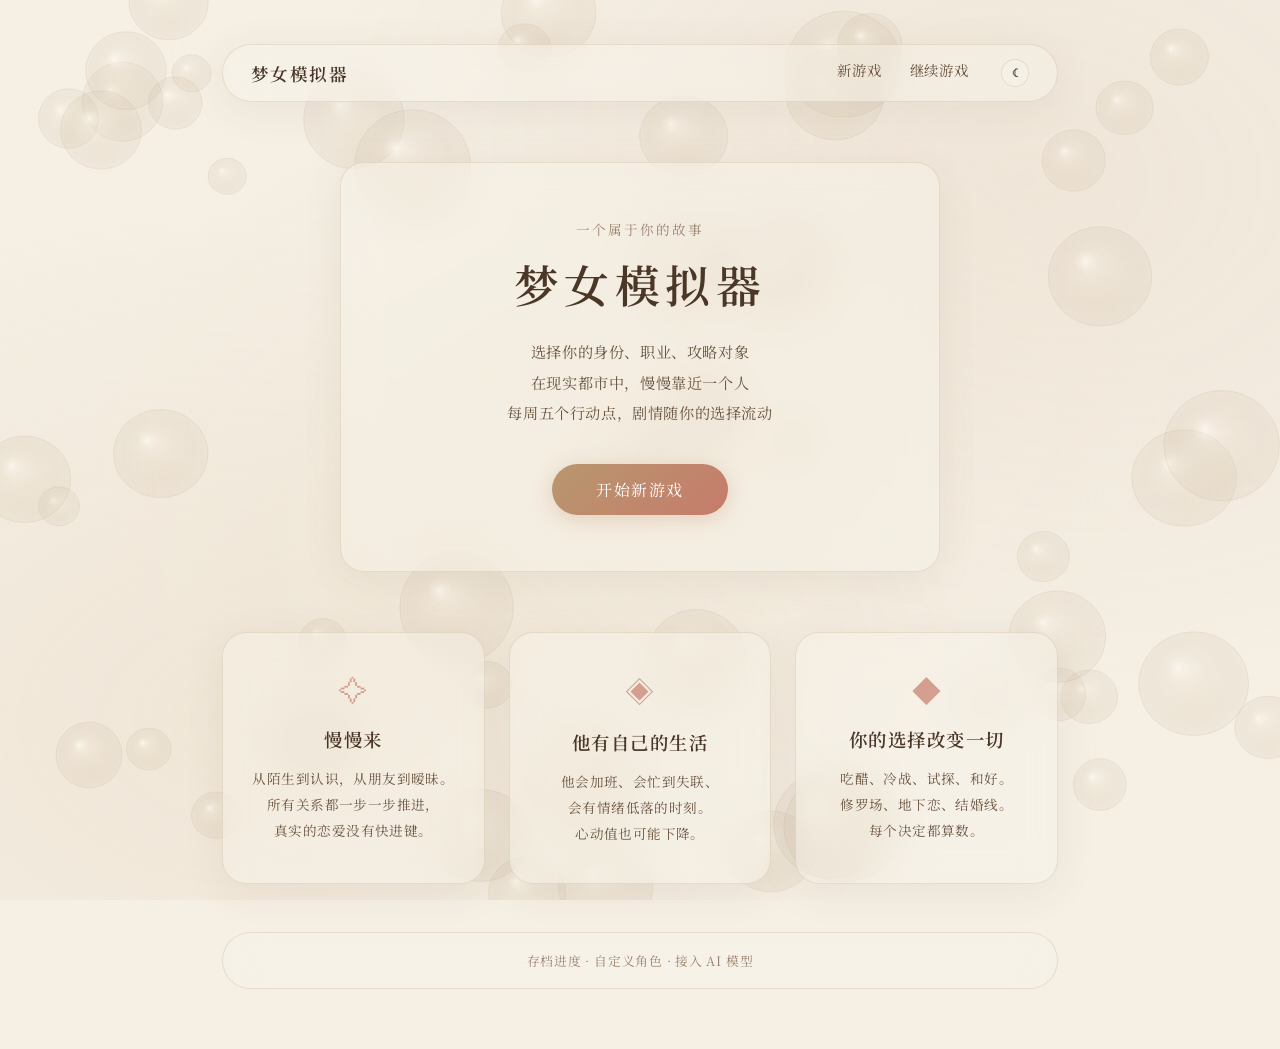
==== docs/index.html @ e5b6126e "部署到 GitHub Pages（docs/目录）" ====
<!DOCTYPE html>
<html lang="zh-CN">
<head>
  <meta charset="UTF-8">
  <meta name="viewport" content="width=device-width, initial-scale=1.0">
  <title>梦女模拟器</title>
  <link rel="stylesheet" href="style.css">
</head>
<body>
  <canvas id="waterCanvas"></canvas>
  <div class="bg-overlay"></div>

  <!-- ====== 首页 ====== -->
  <div class="container" id="landingPage">
    <nav class="glass-nav">
      <span class="nav-logo">梦女模拟器</span>
      <div class="nav-links">
        <a href="#" id="navNewGame">新游戏</a>
        <a href="#" id="navContinue">继续游戏</a>
        <button class="theme-toggle" id="themeToggle" aria-label="切换深浅模式">
          <span class="toggle-icon">☾</span>
        </button>
      </div>
    </nav>

    <section class="hero">
      <div class="glass-card hero-card">
        <p class="subtitle">一个属于你的故事</p>
        <h1>梦女模拟器</h1>
        <p class="desc">
          选择你的身份、职业、攻略对象<br>
          在现实都市中，慢慢靠近一个人<br>
          每周五个行动点，剧情随你的选择流动
        </p>
        <button class="btn-start" id="btnStartGame">开始新游戏</button>
      </div>
    </section>

    <section class="features">
      <div class="glass-card feature-card">
        <div class="card-icon">✧</div>
        <h3>慢慢来</h3>
        <p>从陌生到认识，从朋友到暧昧。<br>所有关系都一步一步推进，<br>真实的恋爱没有快进键。</p>
      </div>
      <div class="glass-card feature-card">
        <div class="card-icon">◈</div>
        <h3>他有自己的生活</h3>
        <p>他会加班、会忙到失联、<br>会有情绪低落的时刻。<br>心动值也可能下降。</p>
      </div>
      <div class="glass-card feature-card">
        <div class="card-icon">◆</div>
        <h3>你的选择改变一切</h3>
        <p>吃醋、冷战、试探、和好。<br>修罗场、地下恋、结婚线。<br>每个决定都算数。</p>
      </div>
    </section>

    <footer class="glass-footer">
      <p>存档进度 · 自定义角色 · 接入 AI 模型</p>
    </footer>
  </div>

  <!-- ====== 角色创建 ====== -->
  <div class="game-container hidden" id="createScreen">
    <div class="glass-card create-card">
      <p class="subtitle">Step 1 · 创建你的角色</p>
      <h2>你是谁？</h2>

      <div class="create-section">
        <label>你的昵称</label>
        <input type="text" class="glass-input" id="playerName" placeholder="输入你的名字…">
      </div>

      <div class="create-section">
        <label>职业</label>
        <div class="choice-grid" id="playerJob">
          <button class="glass-chip" data-value="设计师">设计师</button>
          <button class="glass-chip" data-value="摄影师">摄影师</button>
          <button class="glass-chip" data-value="医生">医生</button>
          <button class="glass-chip" data-value="律师">律师</button>
          <button class="glass-chip" data-value="咖啡店店主">咖啡店店主</button>
          <button class="glass-chip" data-value="老师">老师</button>
          <button class="glass-chip" data-value="自由职业">自由职业</button>
        </div>
      </div>

      <div class="create-section">
        <label>攻略对象名字（可自定义，留空则随机生成）</label>
        <input type="text" class="glass-input" id="targetNameInput" placeholder="输入名字或留空…" maxlength="8">
      </div>

      <div class="create-section">
        <label>攻略对象职业</label>
        <div class="choice-grid" id="targetJob">
          <button class="glass-chip" data-value="医生">医生</button>
          <button class="glass-chip" data-value="警察">警察</button>
          <button class="glass-chip" data-value="律师">律师</button>
          <button class="glass-chip" data-value="咖啡店老板">咖啡店老板</button>
          <button class="glass-chip" data-value="总监">总监</button>
          <button class="glass-chip" data-value="大学老师">大学老师</button>
          <button class="glass-chip" data-value="程序员">程序员</button>
        </div>
      </div>

      <div class="create-section">
        <label>亲密推进风格</label>
        <div class="choice-grid style-grid" id="paceStyle">
          <button class="glass-chip" data-value="slow">慢热纯爱</button>
          <button class="glass-chip" data-value="moderate">情感为主，适度刺激</button>
          <button class="glass-chip" data-value="fast">纯欲刺激线</button>
          <button class="glass-chip" data-value="heavy">重口模式</button>
        </div>
      </div>

      <button class="btn-start" id="btnConfirmCreate">确认 · 进入游戏</button>
    </div>
  </div>

  <!-- ====== 游戏主界面 ====== -->
  <div class="game-container hidden" id="gameScreen">
    <!-- 顶部状态栏 -->
    <div class="game-topbar glass-nav">
      <button class="icon-btn" id="btnBackHome" title="返回首页">←</button>
      <span class="week-label" id="weekLabel">第 1 周</span>
      <span class="action-dots" id="actionDots">●●●●●</span>
      <span class="stage-label" id="stageLabel">陌生</span>
      <div class="topbar-actions">
        <button class="icon-btn" id="btnSettings" title="API 设置">⚙</button>
        <button class="theme-toggle" id="themeToggle2" aria-label="切换深浅模式">
          <span class="toggle-icon">☾</span>
        </button>
      </div>
    </div>

    <div class="game-main">
      <!-- 左侧数值面板 -->
      <aside class="stats-panel glass-card" id="statsPanel">
        <h4 id="targetName">攻略对象</h4>
        <div class="stat-row"><span>好感</span><div class="stat-bar"><div class="stat-fill" id="statFavor" style="width:5%"></div></div><span class="stat-val">5</span></div>
        <div class="stat-row"><span>熟悉度</span><div class="stat-bar"><div class="stat-fill familiar" id="statFamiliar" style="width:0%"></div></div><span class="stat-val">0</span></div>
        <div class="stat-row"><span>心动值</span><div class="stat-bar"><div class="stat-fill heart" id="statHeart" style="width:0%"></div></div><span class="stat-val">0</span></div>
        <div class="stat-row"><span>依赖值</span><div class="stat-bar"><div class="stat-fill depend" id="statDepend" style="width:0%"></div></div><span class="stat-val">0</span></div>
        <div class="stat-row"><span>吃醋值</span><div class="stat-bar"><div class="stat-fill jealous" id="statJealous" style="width:0%"></div></div><span class="stat-val">0</span></div>
        <div class="stat-divider"></div>
        <div class="stat-row stage-row">
          <span>关系阶段</span>
          <span class="stage-badge" id="stageBadge">陌生</span>
        </div>
        <button class="btn-next-week" id="btnNextWeek">⏭ 推进到下一周</button>
      </aside>

      <!-- 右侧聊天区 -->
      <div class="chat-area glass-card" id="chatArea">
        <div class="chat-messages" id="chatMessages">
          <div class="chat-hint">故事即将开始…</div>
        </div>
        <div class="chat-typing hidden" id="chatTyping">
          <span class="typing-dot"></span><span class="typing-dot"></span><span class="typing-dot"></span>
        </div>
        <div class="chat-input-row">
          <textarea class="chat-input glass-input" id="chatInput" placeholder="输入你想说的话或做的事…" rows="1"></textarea>
          <button class="btn-send" id="btnSend">发送</button>
        </div>
      </div>
    </div>
  </div>

  <!-- ====== API 设置弹窗 ====== -->
  <div class="modal-overlay hidden" id="apiModal">
    <div class="modal-card glass-card">
      <h3>API 设置</h3>
      <p class="modal-desc">接入 AI 模型来驱动剧情对话</p>

      <div class="create-section">
        <label>模型平台</label>
        <div class="choice-grid" id="apiProvider">
          <button class="glass-chip selected" data-value="deepseek">DeepSeek</button>
          <button class="glass-chip" data-value="openai">OpenAI (兼容)</button>
          <button class="glass-chip" data-value="gemini">Gemini</button>
          <button class="glass-chip" data-value="claude">Claude</button>
        </div>
      </div>

      <div class="create-section">
        <label>API Key</label>
        <input type="password" class="glass-input" id="apiKey" placeholder="sk-…">
      </div>

      <div class="create-section">
        <label>API 地址（可选，使用默认则留空）</label>
        <input type="text" class="glass-input" id="apiBase" placeholder="默认地址">
      </div>

      <div class="create-section">
        <label>模型名称（可选）</label>
        <input type="text" class="glass-input" id="apiModel" placeholder="默认模型">
      </div>

      <div class="modal-buttons">
        <button class="choice-btn" id="btnTestApi">测试连接</button>
        <button class="btn-start" id="btnSaveApi">保存设置</button>
      </div>
      <p class="api-status" id="apiStatus"></p>
    </div>
  </div>

  <script src="script.js"></script>
  <script src="game.js"></script>
</body>
</html>
---- docs/style.css ----
/* === 梦女模拟器 - 卡其色文艺风 === */

@import url('https://fonts.googleapis.com/css2?family=Noto+Serif+SC:wght@300;400;600;700&display=swap');

:root {
  /* 卡其色系 */
  --khaki-light: #f5efe4;
  --khaki-warm: #ede3d0;
  --khaki-mid: #d4c4a8;
  --khaki-deep: #b8976e;
  --khaki-dark: #8b6f4e;
  /* 暖棕色 */
  --brown-text: #4a3728;
  --brown-soft: #6b5540;
  --brown-light: #9c8470;
  /* 点缀色 */
  --accent-rust: #c67b6b;
  --accent-rose: #d4a08e;
  --accent-gold: #c4a060;
  /* 玻璃效果 */
  --glass-bg: rgba(250, 246, 238, 0.35);
  --glass-bg-hover: rgba(250, 246, 238, 0.55);
  --glass-border: rgba(200, 180, 150, 0.35);
  --glass-border-hover: rgba(180, 150, 120, 0.5);
  --glass-shadow: 0 8px 40px rgba(120, 90, 60, 0.08);
  --glass-blur: 20px;
  /* 字体 */
  --font-display: 'Noto Serif SC', 'Source Han Serif SC', 'STSong', 'SimSun', serif;
  --font-body: 'Noto Serif SC', 'PingFang SC', 'Microsoft YaHei', sans-serif;
}

* {
  margin: 0;
  padding: 0;
  box-sizing: border-box;
}

body {
  font-family: var(--font-body);
  color: var(--brown-text);
  background-color: var(--khaki-light);
  min-height: 100vh;
  overflow-x: hidden;
  cursor: default;
  transition: background-color 0.6s ease, color 0.6s ease;
}

/* === Canvas 背景 === */
#waterCanvas {
  position: fixed;
  top: 0;
  left: 0;
  width: 100%;
  height: 100%;
  z-index: 1;
  pointer-events: none;
}

.bg-overlay {
  position: fixed;
  top: 0;
  left: 0;
  width: 100%;
  height: 100%;
  z-index: 0;
  background:
    radial-gradient(ellipse at 20% 80%, rgba(210, 180, 140, 0.15) 0%, transparent 50%),
    radial-gradient(ellipse at 80% 20%, rgba(198, 155, 120, 0.1) 0%, transparent 50%),
    radial-gradient(ellipse at 50% 50%, rgba(240, 230, 210, 0.3) 0%, transparent 60%);
  pointer-events: none;
}

/* === 主容器 === */
.container {
  position: relative;
  z-index: 10;
  max-width: 900px;
  margin: 0 auto;
  padding: 24px 32px 60px;
}

/* === 导航栏 - 玻璃效果 === */
.glass-nav {
  display: flex;
  justify-content: space-between;
  align-items: center;
  padding: 14px 28px;
  margin-top: 20px;
  border-radius: 50px;
  background: var(--glass-bg);
  backdrop-filter: blur(var(--glass-blur));
  -webkit-backdrop-filter: blur(var(--glass-blur));
  border: 1px solid var(--glass-border);
  box-shadow: var(--glass-shadow);
  transition: all 0.4s ease;
}

.glass-nav:hover {
  background: var(--glass-bg-hover);
  border-color: var(--glass-border-hover);
}

.nav-logo {
  font-family: var(--font-display);
  font-size: 1.1rem;
  font-weight: 600;
  color: var(--brown-text);
  letter-spacing: 0.08em;
}

.nav-links {
  display: flex;
  gap: 28px;
}

.nav-links a {
  font-size: 0.9rem;
  color: var(--brown-soft);
  text-decoration: none;
  letter-spacing: 0.06em;
  transition: color 0.3s ease;
  position: relative;
}

.nav-links a::after {
  content: '';
  position: absolute;
  bottom: -4px;
  left: 0;
  width: 0;
  height: 1px;
  background: var(--brown-text);
  transition: width 0.3s ease;
}

.nav-links a:hover {
  color: var(--brown-text);
}

.nav-links a:hover::after {
  width: 100%;
}

/* === 英雄区 === */
.hero {
  display: flex;
  justify-content: center;
  padding: 60px 0 40px;
}

.hero-card {
  text-align: center;
  padding: 56px 48px;
  max-width: 600px;
  width: 100%;
}

.glass-card {
  background: var(--glass-bg);
  backdrop-filter: blur(var(--glass-blur));
  -webkit-backdrop-filter: blur(var(--glass-blur));
  border: 1px solid var(--glass-border);
  border-radius: 24px;
  box-shadow: var(--glass-shadow);
  transition: all 0.5s cubic-bezier(0.25, 0.46, 0.45, 0.94);
}

.glass-card:hover {
  background: var(--glass-bg-hover);
  border-color: var(--glass-border-hover);
  box-shadow: 0 12px 48px rgba(120, 90, 60, 0.12);
  transform: translateY(-2px);
}

.subtitle {
  font-size: 0.85rem;
  color: var(--brown-light);
  letter-spacing: 0.15em;
  margin-bottom: 16px;
  text-transform: uppercase;
}

.hero-card h1 {
  font-family: var(--font-display);
  font-size: 2.8rem;
  font-weight: 600;
  color: var(--brown-text);
  letter-spacing: 0.12em;
  margin-bottom: 24px;
  line-height: 1.3;
}

.hero-card .desc {
  font-size: 0.95rem;
  color: var(--brown-soft);
  line-height: 2;
  letter-spacing: 0.04em;
  margin-bottom: 36px;
}

.btn-start {
  display: inline-block;
  padding: 14px 44px;
  font-family: var(--font-display);
  font-size: 1rem;
  color: #fff;
  background: linear-gradient(135deg, var(--khaki-deep), var(--accent-rust));
  border: none;
  border-radius: 50px;
  letter-spacing: 0.1em;
  cursor: pointer;
  transition: all 0.4s ease;
  box-shadow: 0 4px 20px rgba(180, 120, 80, 0.25);
}

.btn-start:hover {
  transform: translateY(-2px);
  box-shadow: 0 8px 30px rgba(180, 120, 80, 0.35);
  background: linear-gradient(135deg, var(--khaki-dark), #b87060);
}

.btn-start:active {
  transform: translateY(0);
}

/* === 特色卡片区 === */
.features {
  display: grid;
  grid-template-columns: repeat(3, 1fr);
  gap: 24px;
  margin-top: 20px;
}

.feature-card {
  text-align: center;
  padding: 36px 24px;
}

.card-icon {
  font-size: 1.8rem;
  color: var(--accent-rust);
  margin-bottom: 16px;
  opacity: 0.7;
}

.feature-card h3 {
  font-family: var(--font-display);
  font-size: 1.15rem;
  font-weight: 600;
  color: var(--brown-text);
  letter-spacing: 0.08em;
  margin-bottom: 14px;
}

.feature-card p {
  font-size: 0.85rem;
  color: var(--brown-soft);
  line-height: 1.9;
  letter-spacing: 0.03em;
}

/* === 底部 === */
.glass-footer {
  text-align: center;
  margin-top: 48px;
  padding: 18px 32px;
  background: var(--glass-bg);
  backdrop-filter: blur(var(--glass-blur));
  -webkit-backdrop-filter: blur(var(--glass-blur));
  border: 1px solid var(--glass-border);
  border-radius: 50px;
}

.glass-footer p {
  font-size: 0.8rem;
  color: var(--brown-light);
  letter-spacing: 0.06em;
}

/* === 深浅切换按钮 === */
.theme-toggle {
  display: flex;
  align-items: center;
  justify-content: center;
  width: 28px;
  height: 28px;
  border-radius: 50%;
  border: 1px solid var(--glass-border);
  background: var(--glass-bg);
  cursor: pointer;
  transition: all 0.4s ease;
  margin-left: 4px;
}

.theme-toggle:hover {
  background: var(--glass-bg-hover);
  border-color: var(--glass-border-hover);
}

.toggle-icon {
  font-size: 0.85rem;
  color: var(--brown-text);
  transition: all 0.4s ease;
  line-height: 1;
}

/* === 深色模式 === */
html[data-theme="dark"] {
  --khaki-light: #2c241e;
  --khaki-warm: #352c24;
  --khaki-mid: #5a4c3b;
  --khaki-deep: #8b7355;
  --khaki-dark: #a89070;
  --brown-text: #e8dcc8;
  --brown-soft: #c4b8a8;
  --brown-light: #9a8c78;
  --accent-rust: #d4957a;
  --accent-rose: #c08070;
  --accent-gold: #c8a870;
  --glass-bg: rgba(35, 28, 20, 0.45);
  --glass-bg-hover: rgba(45, 36, 28, 0.6);
  --glass-border: rgba(140, 120, 90, 0.25);
  --glass-border-hover: rgba(160, 140, 110, 0.4);
  --glass-shadow: 0 8px 40px rgba(0, 0, 0, 0.2);
}

html[data-theme="dark"] .bg-overlay {
  background:
    radial-gradient(ellipse at 20% 80%, rgba(180, 140, 100, 0.08) 0%, transparent 50%),
    radial-gradient(ellipse at 80% 20%, rgba(160, 120, 90, 0.06) 0%, transparent 50%),
    radial-gradient(ellipse at 50% 50%, rgba(100, 70, 40, 0.12) 0%, transparent 60%);
}

html[data-theme="dark"] .btn-start {
  background: linear-gradient(135deg, var(--khaki-deep), #b87055);
  box-shadow: 0 4px 20px rgba(0, 0, 0, 0.3);
}

html[data-theme="dark"] .btn-start:hover {
  background: linear-gradient(135deg, #a08060, #c47a60);
  box-shadow: 0 8px 30px rgba(0, 0, 0, 0.4);
}

/* === 响应式 === */
@media (max-width: 700px) {
  .container {
    padding: 16px 16px 40px;
  }

  .hero {
    padding: 40px 0 24px;
  }

  .hero-card {
    padding: 36px 24px;
  }

  .hero-card h1 {
    font-size: 2rem;
  }

  .features {
    grid-template-columns: 1fr;
    gap: 16px;
  }

  .glass-nav {
    padding: 10px 20px;
  }

  .nav-links {
    gap: 16px;
  }

  .nav-links a {
    font-size: 0.8rem;
  }
}

/* ========================================
   游戏界面样式
   ======================================== */

.hidden { display: none !important; }

.game-container {
  position: relative;
  z-index: 10;
  max-width: 960px;
  margin: 0 auto;
  padding: 16px 24px 40px;
}

/* === 角色创建 === */
.create-card {
  max-width: 640px;
  margin: 40px auto;
  padding: 48px 40px;
}

.create-card h2 {
  font-family: var(--font-display);
  font-size: 1.8rem;
  font-weight: 600;
  color: var(--brown-text);
  letter-spacing: 0.1em;
  margin-bottom: 36px;
  text-align: center;
}

.create-section {
  margin-bottom: 28px;
}

.create-section label {
  display: block;
  font-size: 0.85rem;
  color: var(--brown-soft);
  letter-spacing: 0.06em;
  margin-bottom: 12px;
}

.choice-grid {
  display: flex;
  flex-wrap: wrap;
  gap: 10px;
}

.glass-chip {
  padding: 10px 20px;
  font-family: var(--font-body);
  font-size: 0.85rem;
  color: var(--brown-soft);
  background: var(--glass-bg);
  backdrop-filter: blur(var(--glass-blur));
  -webkit-backdrop-filter: blur(var(--glass-blur));
  border: 1px solid var(--glass-border);
  border-radius: 50px;
  cursor: pointer;
  transition: all 0.3s ease;
  letter-spacing: 0.04em;
}

.glass-chip:hover {
  background: var(--glass-bg-hover);
  border-color: var(--glass-border-hover);
  color: var(--brown-text);
}

.glass-chip.selected {
  background: rgba(180, 130, 100, 0.35);
  border-color: var(--accent-rust);
  color: var(--brown-text);
  font-weight: 500;
}

.glass-input {
  width: 100%;
  padding: 12px 18px;
  font-family: var(--font-body);
  font-size: 0.9rem;
  color: var(--brown-text);
  background: var(--glass-bg);
  backdrop-filter: blur(var(--glass-blur));
  -webkit-backdrop-filter: blur(var(--glass-blur));
  border: 1px solid var(--glass-border);
  border-radius: 16px;
  outline: none;
  transition: all 0.3s ease;
  letter-spacing: 0.04em;
}

.glass-input::placeholder {
  color: var(--brown-light);
}

.glass-input:focus {
  border-color: var(--accent-rust);
  background: var(--glass-bg-hover);
}

/* === 游戏顶部栏 === */
.game-topbar {
  display: flex;
  justify-content: space-between;
  align-items: center;
  padding: 12px 28px;
  margin-top: 12px;
}

.week-label {
  font-family: var(--font-display);
  font-size: 0.95rem;
  font-weight: 600;
  color: var(--brown-text);
  letter-spacing: 0.08em;
}

.action-dots {
  font-size: 0.7rem;
  color: var(--accent-rust);
  letter-spacing: 0.3em;
}

.stage-label {
  font-size: 0.85rem;
  color: var(--brown-light);
  letter-spacing: 0.06em;
}

/* === 游戏主体布局 === */
.game-main {
  display: grid;
  grid-template-columns: 220px 1fr;
  gap: 20px;
  margin-top: 16px;
  min-height: 420px;
}

/* === 左侧数值面板 === */
.stats-panel {
  padding: 24px 20px;
  height: fit-content;
}

.stats-panel h4 {
  font-family: var(--font-display);
  font-size: 1rem;
  font-weight: 600;
  color: var(--brown-text);
  text-align: center;
  margin-bottom: 20px;
  letter-spacing: 0.08em;
}

.stat-row {
  display: flex;
  align-items: center;
  gap: 8px;
  margin-bottom: 12px;
  font-size: 0.78rem;
  color: var(--brown-soft);
}

.stat-row span:first-child {
  width: 40px;
  flex-shrink: 0;
}

.stat-bar {
  flex: 1;
  height: 5px;
  background: var(--glass-border);
  border-radius: 10px;
  overflow: hidden;
}

.stat-fill {
  height: 100%;
  border-radius: 10px;
  background: var(--accent-rust);
  transition: width 0.5s ease;
}

.stat-fill.familiar { background: var(--khaki-deep); }
.stat-fill.heart { background: #d4878a; }
.stat-fill.depend { background: #b8a0d0; }
.stat-fill.jealous { background: #e0a060; }

.stat-val {
  width: 24px;
  text-align: right;
  font-weight: 500;
  color: var(--brown-text);
}

.stat-divider {
  height: 1px;
  background: var(--glass-border);
  margin: 16px 0;
}

.stage-row {
  justify-content: space-between;
}

.stage-badge {
  padding: 3px 12px;
  background: rgba(180, 130, 100, 0.25);
  border-radius: 20px;
  font-size: 0.78rem;
  color: var(--accent-rust);
  font-weight: 500;
  letter-spacing: 0.06em;
}

.btn-next-week {
  width: 100%;
  margin-top: 16px;
  padding: 10px 0;
  font-family: var(--font-body);
  font-size: 0.8rem;
  color: var(--brown-light);
  background: transparent;
  border: 1px dashed var(--glass-border);
  border-radius: 12px;
  cursor: pointer;
  letter-spacing: 0.05em;
  transition: all 0.3s ease;
}

.btn-next-week:hover {
  color: var(--accent-rust);
  border-color: var(--accent-rust);
  background: rgba(180, 130, 100, 0.08);
}

/* === 顶部操作按钮 === */
.topbar-actions {
  display: flex;
  align-items: center;
  gap: 6px;
}

.icon-btn {
  width: 28px;
  height: 28px;
  border-radius: 50%;
  border: 1px solid var(--glass-border);
  background: var(--glass-bg);
  cursor: pointer;
  font-size: 0.85rem;
  color: var(--brown-text);
  transition: all 0.3s ease;
  display: flex;
  align-items: center;
  justify-content: center;
}

.icon-btn:hover {
  background: var(--glass-bg-hover);
  border-color: var(--glass-border-hover);
}

/* === 聊天区 === */
.chat-area {
  display: flex;
  flex-direction: column;
  padding: 20px 24px;
  min-height: 420px;
  max-height: 520px;
}

.chat-messages {
  flex: 1;
  overflow-y: auto;
  padding: 4px 0;
  display: flex;
  flex-direction: column;
  gap: 16px;
}

.chat-hint {
  text-align: center;
  color: var(--brown-light);
  font-style: italic;
  padding: 40px 0;
  font-size: 0.9rem;
  letter-spacing: 0.05em;
}

/* 消息气泡 */
.chat-msg {
  max-width: 85%;
  animation: msgIn 0.35s ease;
}

@keyframes msgIn {
  from { opacity: 0; transform: translateY(10px); }
  to { opacity: 1; transform: translateY(0); }
}

.chat-msg.target {
  align-self: flex-start;
}

.chat-msg.player {
  align-self: flex-end;
}

.msg-bubble {
  padding: 12px 18px;
  border-radius: 18px;
  font-size: 0.88rem;
  line-height: 1.8;
  letter-spacing: 0.03em;
  white-space: pre-wrap;
}

.chat-msg.target .msg-bubble {
  background: var(--glass-bg);
  backdrop-filter: blur(var(--glass-blur));
  -webkit-backdrop-filter: blur(var(--glass-blur));
  border: 1px solid var(--glass-border);
  border-bottom-left-radius: 6px;
  color: var(--brown-text);
}

.chat-msg.player .msg-bubble {
  background: rgba(180, 130, 100, 0.25);
  border: 1px solid rgba(180, 130, 100, 0.2);
  border-bottom-right-radius: 6px;
  color: var(--brown-text);
}

.msg-sender {
  font-size: 0.72rem;
  color: var(--brown-light);
  margin-bottom: 4px;
  padding: 0 4px;
  letter-spacing: 0.05em;
}

.chat-msg.player .msg-sender {
  text-align: right;
}

.chat-msg.narrator {
  align-self: center;
  max-width: 92%;
}

.chat-msg.narrator .msg-bubble {
  background: transparent;
  border: none;
  backdrop-filter: none;
  -webkit-backdrop-filter: none;
  text-align: center;
  color: var(--brown-light);
  font-style: italic;
  font-size: 0.82rem;
  padding: 4px 12px;
}

/* 正在输入动画 */
.chat-typing {
  align-self: flex-start;
  margin-left: 4px;
  margin-bottom: 4px;
  display: flex;
  gap: 4px;
}

.chat-typing.hidden { display: none; }

.typing-dot {
  width: 7px;
  height: 7px;
  border-radius: 50%;
  background: var(--brown-light);
  animation: typingBounce 1.2s infinite;
}

.typing-dot:nth-child(2) { animation-delay: 0.2s; }
.typing-dot:nth-child(3) { animation-delay: 0.4s; }

@keyframes typingBounce {
  0%, 60%, 100% { opacity: 0.3; transform: translateY(0); }
  30% { opacity: 1; transform: translateY(-4px); }
}

/* 聊天输入行 */
.chat-input-row {
  display: flex;
  gap: 10px;
  margin-top: 12px;
  padding-top: 12px;
  border-top: 1px solid var(--glass-border);
}

.chat-input {
  flex: 1;
  resize: none;
  min-height: 44px;
  max-height: 100px;
  font-size: 0.88rem;
  letter-spacing: 0.03em;
}

.chat-input::placeholder {
  color: var(--brown-light);
}

.btn-send {
  padding: 10px 20px;
  font-family: var(--font-body);
  font-size: 0.85rem;
  color: #fff;
  background: linear-gradient(135deg, var(--khaki-deep), var(--accent-rust));
  border: none;
  border-radius: 50px;
  cursor: pointer;
  letter-spacing: 0.05em;
  transition: all 0.3s ease;
  white-space: nowrap;
}

.btn-send:hover {
  transform: translateY(-1px);
  box-shadow: 0 4px 16px rgba(180, 120, 80, 0.25);
}

.btn-send:disabled {
  opacity: 0.5;
  cursor: not-allowed;
  transform: none;
}

/* === API 设置弹窗 === */
.modal-overlay {
  position: fixed;
  top: 0; left: 0; right: 0; bottom: 0;
  background: rgba(0,0,0,0.3);
  backdrop-filter: blur(4px);
  -webkit-backdrop-filter: blur(4px);
  z-index: 999;
  display: flex;
  align-items: center;
  justify-content: center;
}

.modal-overlay.hidden { display: none; }

.modal-card {
  width: 460px;
  max-width: 90vw;
  padding: 36px 32px;
}

.modal-card h3 {
  font-family: var(--font-display);
  font-size: 1.3rem;
  color: var(--brown-text);
  letter-spacing: 0.08em;
  margin-bottom: 6px;
}

.modal-desc {
  font-size: 0.82rem;
  color: var(--brown-light);
  margin-bottom: 24px;
  letter-spacing: 0.04em;
}

.modal-buttons {
  display: flex;
  gap: 12px;
  margin-top: 24px;
}

.modal-buttons .choice-btn {
  flex: 1;
  text-align: center;
  padding: 12px 0;
}

.api-status {
  margin-top: 12px;
  font-size: 0.78rem;
  text-align: center;
  letter-spacing: 0.04em;
}

.api-status.success { color: #6ba080; }
.api-status.error { color: var(--accent-rust); }

/* === 响应式 === */
@media (max-width: 700px) {
  .game-main {
    grid-template-columns: 1fr;
  }

  .stats-panel {
    display: flex;
    flex-wrap: wrap;
    gap: 12px;
    align-items: center;
    padding: 16px;
  }

  .stats-panel h4 { width: 100%; margin-bottom: 8px; }
  .stat-row { width: calc(50% - 8px); margin-bottom: 6px; }
  .stat-divider { display: none; }
  .stage-row { width: 100%; }
  .btn-next-week { margin-top: 8px; }

  .chat-area {
    max-height: 380px;
    min-height: 340px;
  }

  .modal-card {
    padding: 28px 20px;
  }

  .create-card {
    padding: 32px 24px;
  }
}
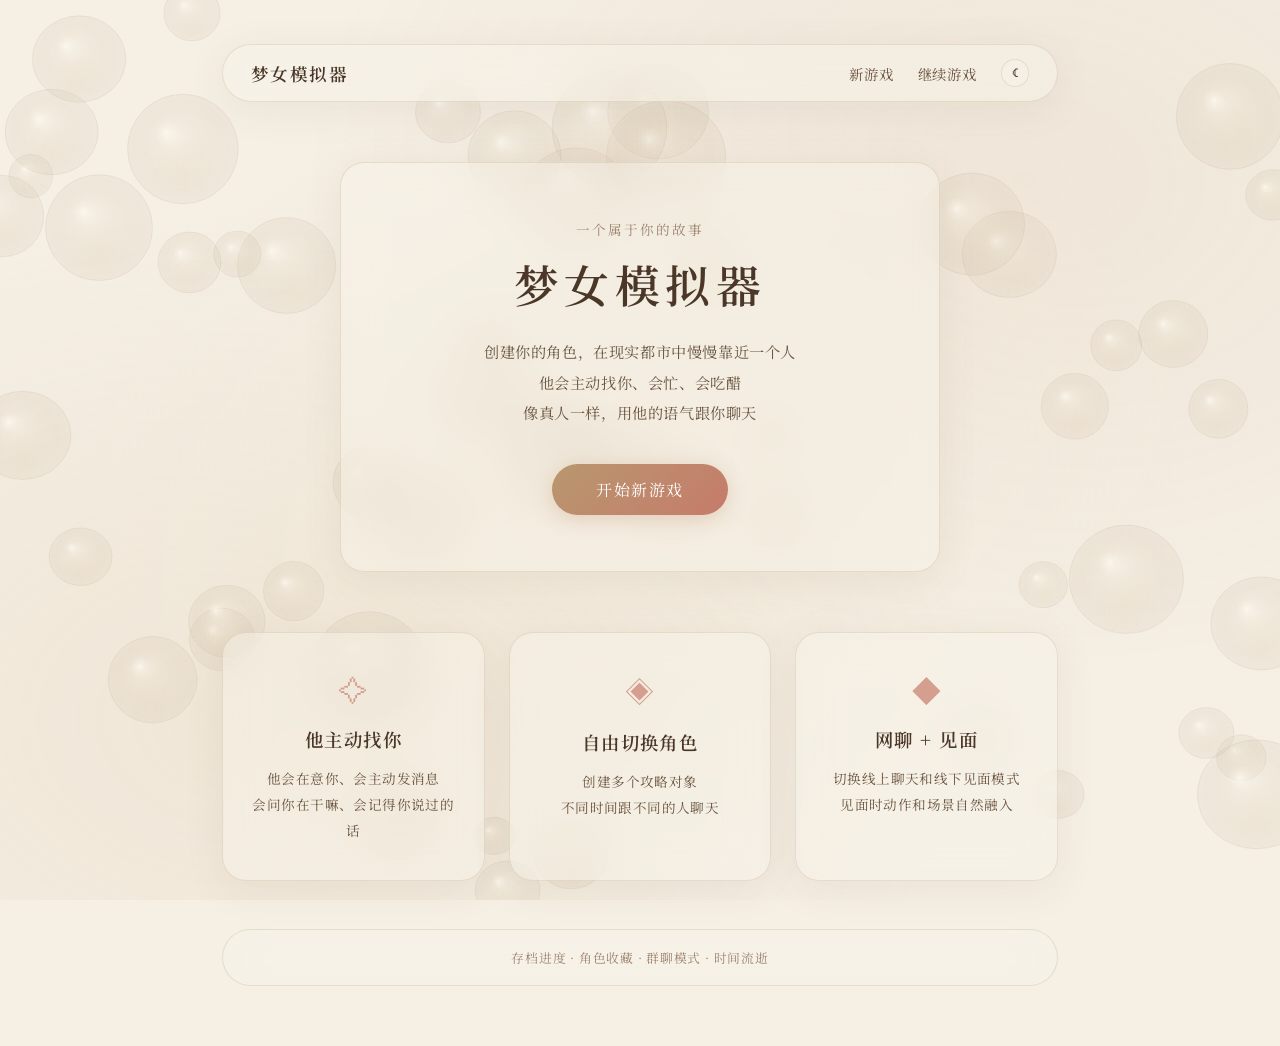
==== commit 57afbaed: "v2 大更新：多角色 + 主动消息 + 网聊/见面模式 + 群聊 - 浮动数值面板（可折叠，不占聊天空间） - 角色收藏系统：创建/保存/切换多个攻略对象 - 时间流逝 + AI 主动发消息（关系越高" ====
--- a/docs/index.html
+++ b/docs/index.html
@@ -2,7 +2,7 @@
 <html lang="zh-CN">
 <head>
   <meta charset="UTF-8">
-  <meta name="viewport" content="width=device-width, initial-scale=1.0">
+  <meta name="viewport" content="width=device-width, initial-scale=1.0, user-scalable=no">
   <title>梦女模拟器</title>
   <link rel="stylesheet" href="style.css">
 </head>
@@ -28,42 +28,30 @@
         <p class="subtitle">一个属于你的故事</p>
         <h1>梦女模拟器</h1>
         <p class="desc">
-          选择你的身份、职业、攻略对象<br>
-          在现实都市中，慢慢靠近一个人<br>
-          每周五个行动点，剧情随你的选择流动
+          创建你的角色，在现实都市中慢慢靠近一个人<br>
+          他会主动找你、会忙、会吃醋<br>
+          像真人一样，用他的语气跟你聊天
         </p>
         <button class="btn-start" id="btnStartGame">开始新游戏</button>
       </div>
     </section>
 
     <section class="features">
-      <div class="glass-card feature-card">
-        <div class="card-icon">✧</div>
-        <h3>慢慢来</h3>
-        <p>从陌生到认识，从朋友到暧昧。<br>所有关系都一步一步推进，<br>真实的恋爱没有快进键。</p>
-      </div>
-      <div class="glass-card feature-card">
-        <div class="card-icon">◈</div>
-        <h3>他有自己的生活</h3>
-        <p>他会加班、会忙到失联、<br>会有情绪低落的时刻。<br>心动值也可能下降。</p>
-      </div>
-      <div class="glass-card feature-card">
-        <div class="card-icon">◆</div>
-        <h3>你的选择改变一切</h3>
-        <p>吃醋、冷战、试探、和好。<br>修罗场、地下恋、结婚线。<br>每个决定都算数。</p>
-      </div>
+      <div class="glass-card feature-card"><div class="card-icon">✧</div><h3>他主动找你</h3><p>他会在意你、会主动发消息<br>会问你在干嘛、会记得你说过的话</p></div>
+      <div class="glass-card feature-card"><div class="card-icon">◈</div><h3>自由切换角色</h3><p>创建多个攻略对象<br>不同时间跟不同的人聊天</p></div>
+      <div class="glass-card feature-card"><div class="card-icon">◆</div><h3>网聊 + 见面</h3><p>切换线上聊天和线下见面模式<br>见面时动作和场景自然融入</p></div>
     </section>
 
     <footer class="glass-footer">
-      <p>存档进度 · 自定义角色 · 接入 AI 模型</p>
+      <p>存档进度 · 角色收藏 · 群聊模式 · 时间流逝</p>
     </footer>
   </div>
 
   <!-- ====== 角色创建 ====== -->
   <div class="game-container hidden" id="createScreen">
     <div class="glass-card create-card">
-      <p class="subtitle">Step 1 · 创建你的角色</p>
-      <h2>你是谁？</h2>
+      <p class="subtitle">创建一个新角色</p>
+      <h2>这次想攻略谁？</h2>
 
       <div class="create-section">
         <label>你的昵称</label>
@@ -84,8 +72,8 @@
       </div>
 
       <div class="create-section">
-        <label>攻略对象名字（可自定义，留空则随机生成）</label>
-        <input type="text" class="glass-input" id="targetNameInput" placeholder="输入名字或留空…" maxlength="8">
+        <label>攻略对象名字</label>
+        <input type="text" class="glass-input" id="targetNameInput" placeholder="自定义或留空随机生成…" maxlength="8">
       </div>
 
       <div class="create-section">
@@ -105,8 +93,8 @@
         <label>亲密推进风格</label>
         <div class="choice-grid style-grid" id="paceStyle">
           <button class="glass-chip" data-value="slow">慢热纯爱</button>
-          <button class="glass-chip" data-value="moderate">情感为主，适度刺激</button>
-          <button class="glass-chip" data-value="fast">纯欲刺激线</button>
+          <button class="glass-chip" data-value="moderate">情感为主</button>
+          <button class="glass-chip" data-value="fast">纯欲刺激</button>
           <button class="glass-chip" data-value="heavy">重口模式</button>
         </div>
       </div>
@@ -117,49 +105,66 @@
 
   <!-- ====== 游戏主界面 ====== -->
   <div class="game-container hidden" id="gameScreen">
-    <!-- 顶部状态栏 -->
+    <!-- 顶部栏 -->
     <div class="game-topbar glass-nav">
-      <button class="icon-btn" id="btnBackHome" title="返回首页">←</button>
-      <span class="week-label" id="weekLabel">第 1 周</span>
-      <span class="action-dots" id="actionDots">●●●●●</span>
-      <span class="stage-label" id="stageLabel">陌生</span>
+      <button class="icon-btn" id="btnBackHome" title="返回">←</button>
+
+      <div class="char-selector" id="charSelector">
+        <span class="char-selector-name" id="currentCharName">攻略对象</span>
+        <span class="char-selector-arrow">▾</span>
+        <div class="char-dropdown glass-card hidden" id="charDropdown"></div>
+      </div>
+
+      <span class="week-label" id="weekLabel">第1周</span>
+      <span class="time-label" id="timeLabel">周一 09:00</span>
+
       <div class="topbar-actions">
+        <button class="icon-btn mode-btn" id="btnModeToggle" title="网聊/见面切换">📱</button>
+        <button class="icon-btn" id="btnSearch" title="搜索聊天记录">🔍</button>
+        <button class="icon-btn" id="btnCreateChar" title="创建新角色">＋</button>
+        <button class="icon-btn" id="btnGroupChat" title="创建群聊">👥</button>
         <button class="icon-btn" id="btnSettings" title="API 设置">⚙</button>
-        <button class="theme-toggle" id="themeToggle2" aria-label="切换深浅模式">
-          <span class="toggle-icon">☾</span>
-        </button>
-      </div>
+        <button class="theme-toggle" id="themeToggle2"><span class="toggle-icon">☾</span></button>
+      </div>
+    </div>
+
+    <!-- 搜索条 -->
+    <div class="search-bar hidden" id="searchBar">
+      <input type="text" class="glass-input" id="searchInput" placeholder="搜索聊天记录…">
+      <span class="search-count" id="searchCount"></span>
+      <button class="icon-btn" id="btnSearchClose">✕</button>
     </div>
 
     <div class="game-main">
-      <!-- 左侧数值面板 -->
-      <aside class="stats-panel glass-card" id="statsPanel">
-        <h4 id="targetName">攻略对象</h4>
-        <div class="stat-row"><span>好感</span><div class="stat-bar"><div class="stat-fill" id="statFavor" style="width:5%"></div></div><span class="stat-val">5</span></div>
-        <div class="stat-row"><span>熟悉度</span><div class="stat-bar"><div class="stat-fill familiar" id="statFamiliar" style="width:0%"></div></div><span class="stat-val">0</span></div>
-        <div class="stat-row"><span>心动值</span><div class="stat-bar"><div class="stat-fill heart" id="statHeart" style="width:0%"></div></div><span class="stat-val">0</span></div>
-        <div class="stat-row"><span>依赖值</span><div class="stat-bar"><div class="stat-fill depend" id="statDepend" style="width:0%"></div></div><span class="stat-val">0</span></div>
-        <div class="stat-row"><span>吃醋值</span><div class="stat-bar"><div class="stat-fill jealous" id="statJealous" style="width:0%"></div></div><span class="stat-val">0</span></div>
-        <div class="stat-divider"></div>
-        <div class="stat-row stage-row">
-          <span>关系阶段</span>
-          <span class="stage-badge" id="stageBadge">陌生</span>
-        </div>
-        <button class="btn-next-week" id="btnNextWeek">⏭ 推进到下一周</button>
-      </aside>
-
-      <!-- 右侧聊天区 -->
+      <!-- 聊天区 -->
       <div class="chat-area glass-card" id="chatArea">
-        <div class="chat-messages" id="chatMessages">
-          <div class="chat-hint">故事即将开始…</div>
-        </div>
+        <div class="chat-mode-badge" id="chatModeBadge">📱 网聊模式</div>
+        <div class="chat-messages" id="chatMessages"><div class="chat-hint">故事即将开始…</div></div>
         <div class="chat-typing hidden" id="chatTyping">
+          <span class="typing-label">对方正在输入…</span>
           <span class="typing-dot"></span><span class="typing-dot"></span><span class="typing-dot"></span>
         </div>
         <div class="chat-input-row">
-          <textarea class="chat-input glass-input" id="chatInput" placeholder="输入你想说的话或做的事…" rows="1"></textarea>
+          <textarea class="chat-input glass-input" id="chatInput" placeholder="输入消息…" rows="1"></textarea>
           <button class="btn-send" id="btnSend">发送</button>
         </div>
+      </div>
+    </div>
+
+    <!-- 浮动数值面板(可收起) -->
+    <div class="stats-float glass-card" id="statsFloat">
+      <div class="stats-float-header" id="statsFloatHeader">
+        <span id="statsFloatName">攻略对象</span>
+        <span class="stats-toggle-icon">▼</span>
+      </div>
+      <div class="stats-float-body" id="statsFloatBody">
+        <div class="stat-mini"><span>好感</span><div class="stat-bar"><div class="stat-fill" id="statFavor"></div></div></div>
+        <div class="stat-mini"><span>熟悉</span><div class="stat-bar"><div class="stat-fill familiar" id="statFamiliar"></div></div></div>
+        <div class="stat-mini"><span>心动</span><div class="stat-bar"><div class="stat-fill heart" id="statHeart"></div></div></div>
+        <div class="stat-mini"><span>依赖</span><div class="stat-bar"><div class="stat-fill depend" id="statDepend"></div></div></div>
+        <div class="stat-mini"><span>吃醋</span><div class="stat-bar"><div class="stat-fill jealous" id="statJealous"></div></div></div>
+        <div class="stage-badge-mini" id="stageBadge">陌生</div>
+        <button class="btn-next-week" id="btnNextWeek">⏭ 下一周</button>
       </div>
     </div>
   </div>
@@ -168,38 +173,33 @@
   <div class="modal-overlay hidden" id="apiModal">
     <div class="modal-card glass-card">
       <h3>API 设置</h3>
-      <p class="modal-desc">接入 AI 模型来驱动剧情对话</p>
-
       <div class="create-section">
         <label>模型平台</label>
         <div class="choice-grid" id="apiProvider">
           <button class="glass-chip selected" data-value="deepseek">DeepSeek</button>
-          <button class="glass-chip" data-value="openai">OpenAI (兼容)</button>
+          <button class="glass-chip" data-value="openai">OpenAI</button>
           <button class="glass-chip" data-value="gemini">Gemini</button>
           <button class="glass-chip" data-value="claude">Claude</button>
         </div>
       </div>
-
-      <div class="create-section">
-        <label>API Key</label>
-        <input type="password" class="glass-input" id="apiKey" placeholder="sk-…">
-      </div>
-
-      <div class="create-section">
-        <label>API 地址（可选，使用默认则留空）</label>
-        <input type="text" class="glass-input" id="apiBase" placeholder="默认地址">
-      </div>
-
-      <div class="create-section">
-        <label>模型名称（可选）</label>
-        <input type="text" class="glass-input" id="apiModel" placeholder="默认模型">
-      </div>
-
+      <div class="create-section"><label>API Key</label><input type="password" class="glass-input" id="apiKey" placeholder="sk-…"></div>
+      <div class="create-section"><label>API 地址（可选）</label><input type="text" class="glass-input" id="apiBase" placeholder="默认地址"></div>
+      <div class="create-section"><label>模型名称（可选）</label><input type="text" class="glass-input" id="apiModel" placeholder="默认模型"></div>
       <div class="modal-buttons">
         <button class="choice-btn" id="btnTestApi">测试连接</button>
         <button class="btn-start" id="btnSaveApi">保存设置</button>
       </div>
       <p class="api-status" id="apiStatus"></p>
+    </div>
+  </div>
+
+  <!-- ====== 群聊创建弹窗 ====== -->
+  <div class="modal-overlay hidden" id="groupModal">
+    <div class="modal-card glass-card">
+      <h3>创建群聊</h3>
+      <p class="modal-desc">选择要拉入群聊的角色</p>
+      <div class="group-char-list" id="groupCharList"></div>
+      <button class="btn-start" id="btnCreateGroup">创建群聊</button>
     </div>
   </div>
 
--- a/docs/style.css
+++ b/docs/style.css
@@ -1,909 +1,185 @@
-/* === 梦女模拟器 - 卡其色文艺风 === */
-
+/* === 梦女模拟器 === */
 @import url('https://fonts.googleapis.com/css2?family=Noto+Serif+SC:wght@300;400;600;700&display=swap');
 
 :root {
-  /* 卡其色系 */
-  --khaki-light: #f5efe4;
-  --khaki-warm: #ede3d0;
-  --khaki-mid: #d4c4a8;
-  --khaki-deep: #b8976e;
-  --khaki-dark: #8b6f4e;
-  /* 暖棕色 */
-  --brown-text: #4a3728;
-  --brown-soft: #6b5540;
-  --brown-light: #9c8470;
-  /* 点缀色 */
-  --accent-rust: #c67b6b;
-  --accent-rose: #d4a08e;
-  --accent-gold: #c4a060;
-  /* 玻璃效果 */
-  --glass-bg: rgba(250, 246, 238, 0.35);
-  --glass-bg-hover: rgba(250, 246, 238, 0.55);
-  --glass-border: rgba(200, 180, 150, 0.35);
-  --glass-border-hover: rgba(180, 150, 120, 0.5);
-  --glass-shadow: 0 8px 40px rgba(120, 90, 60, 0.08);
-  --glass-blur: 20px;
-  /* 字体 */
-  --font-display: 'Noto Serif SC', 'Source Han Serif SC', 'STSong', 'SimSun', serif;
-  --font-body: 'Noto Serif SC', 'PingFang SC', 'Microsoft YaHei', sans-serif;
+  --khaki-light: #f5efe4; --khaki-warm: #ede3d0; --khaki-mid: #d4c4a8;
+  --khaki-deep: #b8976e; --khaki-dark: #8b6f4e;
+  --brown-text: #4a3728; --brown-soft: #6b5540; --brown-light: #9c8470;
+  --accent-rust: #c67b6b; --accent-rose: #d4a08e; --accent-gold: #c4a060;
+  --glass-bg: rgba(250,246,238,0.35); --glass-bg-hover: rgba(250,246,238,0.55);
+  --glass-border: rgba(200,180,150,0.35); --glass-border-hover: rgba(180,150,120,0.5);
+  --glass-shadow: 0 8px 40px rgba(120,90,60,0.08); --glass-blur: 20px;
+  --font-display: 'Noto Serif SC','STSong',serif; --font-body: 'Noto Serif SC','PingFang SC',sans-serif;
 }
+*{margin:0;padding:0;box-sizing:border-box;}
+body{font-family:var(--font-body);color:var(--brown-text);background-color:var(--khaki-light);min-height:100vh;overflow-x:hidden;transition:background-color 0.6s,color 0.6s;}
+#waterCanvas{position:fixed;top:0;left:0;width:100%;height:100%;z-index:1;pointer-events:none;}
+.bg-overlay{position:fixed;top:0;left:0;width:100%;height:100%;z-index:0;background:radial-gradient(ellipse at 20% 80%,rgba(210,180,140,0.15) 0%,transparent 50%),radial-gradient(ellipse at 80% 20%,rgba(198,155,120,0.1) 0%,transparent 50%),radial-gradient(ellipse at 50% 50%,rgba(240,230,210,0.3) 0%,transparent 60%);pointer-events:none;}
 
-* {
-  margin: 0;
-  padding: 0;
-  box-sizing: border-box;
-}
+.container{position:relative;z-index:10;max-width:900px;margin:0 auto;padding:24px 32px 60px;}
+.hidden{display:none!important;}
 
-body {
-  font-family: var(--font-body);
-  color: var(--brown-text);
-  background-color: var(--khaki-light);
-  min-height: 100vh;
-  overflow-x: hidden;
-  cursor: default;
-  transition: background-color 0.6s ease, color 0.6s ease;
-}
+/* === 导航 === */
+.glass-nav{display:flex;justify-content:space-between;align-items:center;padding:14px 28px;margin-top:20px;border-radius:50px;background:var(--glass-bg);backdrop-filter:blur(var(--glass-blur));-webkit-backdrop-filter:blur(var(--glass-blur));border:1px solid var(--glass-border);box-shadow:var(--glass-shadow);transition:all 0.4s;}
+.glass-nav:hover{background:var(--glass-bg-hover);border-color:var(--glass-border-hover);}
+.nav-logo{font-family:var(--font-display);font-size:1.1rem;font-weight:600;color:var(--brown-text);letter-spacing:.08em;}
+.nav-links{display:flex;gap:24px;align-items:center;}
+.nav-links a{font-size:.9rem;color:var(--brown-soft);text-decoration:none;letter-spacing:.06em;transition:color 0.3s;}
+.nav-links a:hover{color:var(--brown-text);}
 
-/* === Canvas 背景 === */
-#waterCanvas {
-  position: fixed;
-  top: 0;
-  left: 0;
-  width: 100%;
-  height: 100%;
-  z-index: 1;
-  pointer-events: none;
-}
-
-.bg-overlay {
-  position: fixed;
-  top: 0;
-  left: 0;
-  width: 100%;
-  height: 100%;
-  z-index: 0;
-  background:
-    radial-gradient(ellipse at 20% 80%, rgba(210, 180, 140, 0.15) 0%, transparent 50%),
-    radial-gradient(ellipse at 80% 20%, rgba(198, 155, 120, 0.1) 0%, transparent 50%),
-    radial-gradient(ellipse at 50% 50%, rgba(240, 230, 210, 0.3) 0%, transparent 60%);
-  pointer-events: none;
-}
-
-/* === 主容器 === */
-.container {
-  position: relative;
-  z-index: 10;
-  max-width: 900px;
-  margin: 0 auto;
-  padding: 24px 32px 60px;
-}
-
-/* === 导航栏 - 玻璃效果 === */
-.glass-nav {
-  display: flex;
-  justify-content: space-between;
-  align-items: center;
-  padding: 14px 28px;
-  margin-top: 20px;
-  border-radius: 50px;
-  background: var(--glass-bg);
-  backdrop-filter: blur(var(--glass-blur));
-  -webkit-backdrop-filter: blur(var(--glass-blur));
-  border: 1px solid var(--glass-border);
-  box-shadow: var(--glass-shadow);
-  transition: all 0.4s ease;
-}
-
-.glass-nav:hover {
-  background: var(--glass-bg-hover);
-  border-color: var(--glass-border-hover);
-}
-
-.nav-logo {
-  font-family: var(--font-display);
-  font-size: 1.1rem;
-  font-weight: 600;
-  color: var(--brown-text);
-  letter-spacing: 0.08em;
-}
-
-.nav-links {
-  display: flex;
-  gap: 28px;
-}
-
-.nav-links a {
-  font-size: 0.9rem;
-  color: var(--brown-soft);
-  text-decoration: none;
-  letter-spacing: 0.06em;
-  transition: color 0.3s ease;
-  position: relative;
-}
-
-.nav-links a::after {
-  content: '';
-  position: absolute;
-  bottom: -4px;
-  left: 0;
-  width: 0;
-  height: 1px;
-  background: var(--brown-text);
-  transition: width 0.3s ease;
-}
-
-.nav-links a:hover {
-  color: var(--brown-text);
-}
-
-.nav-links a:hover::after {
-  width: 100%;
-}
+.theme-toggle{display:flex;align-items:center;justify-content:center;width:28px;height:28px;border-radius:50%;border:1px solid var(--glass-border);background:var(--glass-bg);cursor:pointer;transition:all 0.4s;}
+.theme-toggle:hover{background:var(--glass-bg-hover);}
+.toggle-icon{font-size:.85rem;color:var(--brown-text);line-height:1;}
 
 /* === 英雄区 === */
-.hero {
-  display: flex;
-  justify-content: center;
-  padding: 60px 0 40px;
-}
+.hero{display:flex;justify-content:center;padding:60px 0 40px;}
+.hero-card{text-align:center;padding:56px 48px;max-width:600px;width:100%;}
+.glass-card{background:var(--glass-bg);backdrop-filter:blur(var(--glass-blur));-webkit-backdrop-filter:blur(var(--glass-blur));border:1px solid var(--glass-border);border-radius:24px;box-shadow:var(--glass-shadow);transition:all 0.5s cubic-bezier(0.25,0.46,0.45,0.94);}
+.glass-card:hover{background:var(--glass-bg-hover);border-color:var(--glass-border-hover);box-shadow:0 12px 48px rgba(120,90,60,0.12);transform:translateY(-2px);}
+.subtitle{font-size:.85rem;color:var(--brown-light);letter-spacing:.15em;margin-bottom:16px;text-transform:uppercase;}
+.hero-card h1{font-family:var(--font-display);font-size:2.8rem;font-weight:600;color:var(--brown-text);letter-spacing:.12em;margin-bottom:24px;line-height:1.3;}
+.hero-card .desc{font-size:.95rem;color:var(--brown-soft);line-height:2;letter-spacing:.04em;margin-bottom:36px;}
+.btn-start{display:inline-block;padding:14px 44px;font-family:var(--font-display);font-size:1rem;color:#fff;background:linear-gradient(135deg,var(--khaki-deep),var(--accent-rust));border:none;border-radius:50px;letter-spacing:.1em;cursor:pointer;transition:all 0.4s;box-shadow:0 4px 20px rgba(180,120,80,0.25);}
+.btn-start:hover{transform:translateY(-2px);box-shadow:0 8px 30px rgba(180,120,80,0.35);}
 
-.hero-card {
-  text-align: center;
-  padding: 56px 48px;
-  max-width: 600px;
-  width: 100%;
-}
+.features{display:grid;grid-template-columns:repeat(3,1fr);gap:24px;margin-top:20px;}
+.feature-card{text-align:center;padding:36px 24px;}
+.card-icon{font-size:1.8rem;color:var(--accent-rust);margin-bottom:16px;opacity:0.7;}
+.feature-card h3{font-family:var(--font-display);font-size:1.15rem;font-weight:600;color:var(--brown-text);letter-spacing:.08em;margin-bottom:14px;}
+.feature-card p{font-size:.85rem;color:var(--brown-soft);line-height:1.9;letter-spacing:.03em;}
+.glass-footer{text-align:center;margin-top:48px;padding:18px 32px;background:var(--glass-bg);backdrop-filter:blur(var(--glass-blur));-webkit-backdrop-filter:blur(var(--glass-blur));border:1px solid var(--glass-border);border-radius:50px;}
+.glass-footer p{font-size:.8rem;color:var(--brown-light);letter-spacing:.06em;}
 
-.glass-card {
-  background: var(--glass-bg);
-  backdrop-filter: blur(var(--glass-blur));
-  -webkit-backdrop-filter: blur(var(--glass-blur));
-  border: 1px solid var(--glass-border);
-  border-radius: 24px;
-  box-shadow: var(--glass-shadow);
-  transition: all 0.5s cubic-bezier(0.25, 0.46, 0.45, 0.94);
-}
+/* === 游戏容器 === */
+.game-container{position:relative;z-index:10;max-width:720px;margin:0 auto;padding:8px 16px 20px;}
 
-.glass-card:hover {
-  background: var(--glass-bg-hover);
-  border-color: var(--glass-border-hover);
-  box-shadow: 0 12px 48px rgba(120, 90, 60, 0.12);
-  transform: translateY(-2px);
-}
+/* === 创建页 === */
+.create-card{max-width:600px;margin:40px auto;padding:48px 40px;}
+.create-card h2{font-family:var(--font-display);font-size:1.8rem;font-weight:600;color:var(--brown-text);letter-spacing:.1em;margin-bottom:36px;text-align:center;}
+.create-section{margin-bottom:28px;}
+.create-section label{display:block;font-size:.85rem;color:var(--brown-soft);letter-spacing:.06em;margin-bottom:12px;}
+.choice-grid{display:flex;flex-wrap:wrap;gap:10px;}
+.glass-chip{padding:10px 20px;font-family:var(--font-body);font-size:.85rem;color:var(--brown-soft);background:var(--glass-bg);backdrop-filter:blur(var(--glass-blur));-webkit-backdrop-filter:blur(var(--glass-blur));border:1px solid var(--glass-border);border-radius:50px;cursor:pointer;transition:all 0.3s;letter-spacing:.04em;}
+.glass-chip:hover{background:var(--glass-bg-hover);border-color:var(--glass-border-hover);color:var(--brown-text);}
+.glass-chip.selected{background:rgba(180,130,100,0.35);border-color:var(--accent-rust);color:var(--brown-text);font-weight:500;}
+.glass-input{width:100%;padding:12px 18px;font-family:var(--font-body);font-size:.88rem;color:var(--brown-text);background:var(--glass-bg);backdrop-filter:blur(var(--glass-blur));-webkit-backdrop-filter:blur(var(--glass-blur));border:1px solid var(--glass-border);border-radius:16px;outline:none;transition:all 0.3s;letter-spacing:.04em;}
+.glass-input::placeholder{color:var(--brown-light);}
+.glass-input:focus{border-color:var(--accent-rust);background:var(--glass-bg-hover);}
 
-.subtitle {
-  font-size: 0.85rem;
-  color: var(--brown-light);
-  letter-spacing: 0.15em;
-  margin-bottom: 16px;
-  text-transform: uppercase;
-}
+/* === 顶部栏 === */
+.game-topbar{padding:10px 16px;margin-top:8px;gap:8px;}
+.icon-btn{width:30px;height:30px;border-radius:50%;border:1px solid var(--glass-border);background:var(--glass-bg);cursor:pointer;font-size:.85rem;color:var(--brown-text);display:flex;align-items:center;justify-content:center;transition:all 0.3s;flex-shrink:0;}
+.icon-btn:hover{background:var(--glass-bg-hover);border-color:var(--glass-border-hover);}
+.mode-btn.active{background:rgba(180,130,100,0.35);border-color:var(--accent-rust);}
+.topbar-actions{display:flex;align-items:center;gap:5px;margin-left:auto;}
 
-.hero-card h1 {
-  font-family: var(--font-display);
-  font-size: 2.8rem;
-  font-weight: 600;
-  color: var(--brown-text);
-  letter-spacing: 0.12em;
-  margin-bottom: 24px;
-  line-height: 1.3;
-}
+/* 角色选择器 */
+.char-selector{position:relative;display:flex;align-items:center;gap:4px;padding:4px 10px;border-radius:20px;background:var(--glass-bg);border:1px solid var(--glass-border);cursor:pointer;transition:all 0.3s;flex-shrink:0;min-width:0;}
+.char-selector:hover{background:var(--glass-bg-hover);}
+.char-selector-name{font-size:.82rem;color:var(--brown-text);letter-spacing:.04em;max-width:80px;overflow:hidden;text-overflow:ellipsis;white-space:nowrap;}
+.char-selector-arrow{font-size:.6rem;color:var(--brown-light);}
+.char-dropdown{position:absolute;top:110%;left:0;min-width:180px;padding:8px;z-index:100;border-radius:16px;}
+.char-dropdown-item{padding:10px 14px;border-radius:12px;cursor:pointer;font-size:.85rem;color:var(--brown-text);letter-spacing:.04em;transition:all 0.2s;}
+.char-dropdown-item:hover{background:rgba(180,130,100,0.15);}
+.char-dropdown-item.active{background:rgba(180,130,100,0.2);font-weight:500;}
 
-.hero-card .desc {
-  font-size: 0.95rem;
-  color: var(--brown-soft);
-  line-height: 2;
-  letter-spacing: 0.04em;
-  margin-bottom: 36px;
-}
+.week-label{font-family:var(--font-display);font-size:.85rem;font-weight:600;color:var(--brown-text);letter-spacing:.06em;white-space:nowrap;}
+.time-label{font-size:.78rem;color:var(--brown-light);letter-spacing:.04em;white-space:nowrap;}
 
-.btn-start {
-  display: inline-block;
-  padding: 14px 44px;
-  font-family: var(--font-display);
-  font-size: 1rem;
-  color: #fff;
-  background: linear-gradient(135deg, var(--khaki-deep), var(--accent-rust));
-  border: none;
-  border-radius: 50px;
-  letter-spacing: 0.1em;
-  cursor: pointer;
-  transition: all 0.4s ease;
-  box-shadow: 0 4px 20px rgba(180, 120, 80, 0.25);
-}
+/* === 搜索条 === */
+.search-bar{display:flex;align-items:center;gap:8px;margin-top:8px;padding:8px 12px;border-radius:16px;background:var(--glass-bg);backdrop-filter:blur(var(--glass-blur));-webkit-backdrop-filter:blur(var(--glass-blur));border:1px solid var(--glass-border);}
+.search-bar.hidden{display:none;}
+.search-bar .glass-input{flex:1;padding:8px 12px;font-size:.82rem;}
+.search-count{font-size:.75rem;color:var(--brown-light);white-space:nowrap;}
 
-.btn-start:hover {
-  transform: translateY(-2px);
-  box-shadow: 0 8px 30px rgba(180, 120, 80, 0.35);
-  background: linear-gradient(135deg, var(--khaki-dark), #b87060);
-}
+/* === 游戏主体 === */
+.game-main{display:flex;margin-top:8px;min-height:420px;position:relative;}
 
-.btn-start:active {
-  transform: translateY(0);
-}
+/* === 聊天区 === */
+.chat-area{flex:1;display:flex;flex-direction:column;padding:0;min-height:460px;max-height:calc(100vh - 170px);position:relative;}
+.chat-mode-badge{position:absolute;top:8px;left:50%;transform:translateX(-50%);padding:3px 12px;border-radius:12px;font-size:.72rem;color:var(--brown-light);background:var(--glass-bg);backdrop-filter:blur(10px);-webkit-backdrop-filter:blur(10px);border:1px solid var(--glass-border);z-index:5;letter-spacing:.05em;pointer-events:none;}
+.chat-messages{flex:1;overflow-y:auto;padding:36px 16px 8px;display:flex;flex-direction:column;gap:12px;}
+.chat-hint{text-align:center;color:var(--brown-light);font-style:italic;padding:60px 0;font-size:.9rem;}
 
-/* === 特色卡片区 === */
-.features {
-  display: grid;
-  grid-template-columns: repeat(3, 1fr);
-  gap: 24px;
-  margin-top: 20px;
-}
+/* 消息气泡 */
+.chat-msg{max-width:88%;animation:msgIn 0.3s ease;}
+@keyframes msgIn{from{opacity:0;transform:translateY(8px);}to{opacity:1;transform:translateY(0);}}
+.chat-msg.target{align-self:flex-start;}
+.chat-msg.player{align-self:flex-end;}
+.chat-msg.system{align-self:center;max-width:95%;}
+.msg-sender{font-size:.7rem;color:var(--brown-light);margin-bottom:2px;padding:0 4px;letter-spacing:.05em;}
+.chat-msg.player .msg-sender{text-align:right;}
+.msg-bubble{padding:10px 16px;border-radius:18px;font-size:.88rem;line-height:1.7;letter-spacing:.03em;white-space:pre-wrap;word-break:break-word;}
+.chat-msg.target .msg-bubble{background:var(--glass-bg);backdrop-filter:blur(var(--glass-blur));-webkit-backdrop-filter:blur(var(--glass-blur));border:1px solid var(--glass-border);border-bottom-left-radius:6px;color:var(--brown-text);}
+.chat-msg.player .msg-bubble{background:rgba(180,130,100,0.25);border:1px solid rgba(180,130,100,0.2);border-bottom-right-radius:6px;color:var(--brown-text);}
+.chat-msg.system .msg-bubble{background:transparent;border:none;text-align:center;color:var(--brown-light);font-style:italic;font-size:.8rem;padding:4px 8px;}
 
-.feature-card {
-  text-align: center;
-  padding: 36px 24px;
-}
+/* 可折叠叙述 */
+.narration-toggle{display:inline-flex;align-items:center;gap:4px;margin-top:4px;padding:2px 8px;font-size:.7rem;color:var(--brown-light);cursor:pointer;border-radius:10px;background:rgba(180,130,100,0.08);border:none;letter-spacing:.04em;transition:all 0.2s;}
+.narration-toggle:hover{background:rgba(180,130,100,0.15);color:var(--brown-soft);}
+.narration-content{font-size:.78rem;color:var(--brown-soft);line-height:1.7;padding:8px 12px;margin-top:4px;background:rgba(180,130,100,0.06);border-radius:12px;border-left:2px solid rgba(180,130,100,0.2);font-style:italic;letter-spacing:.03em;display:none;}
+.narration-content.open{display:block;}
 
-.card-icon {
-  font-size: 1.8rem;
-  color: var(--accent-rust);
-  margin-bottom: 16px;
-  opacity: 0.7;
-}
+/* 正在输入 */
+.chat-typing{align-self:flex-start;margin:4px 0 4px 8px;display:flex;align-items:center;gap:6px;}
+.chat-typing.hidden{display:none;}
+.typing-label{font-size:.7rem;color:var(--brown-light);}
+.typing-dot{width:6px;height:6px;border-radius:50%;background:var(--brown-light);animation:typingBounce 1.2s infinite;}
+.typing-dot:nth-child(2){animation-delay:0.2s;}.typing-dot:nth-child(3){animation-delay:0.4s;}
+@keyframes typingBounce{0%,60%,100%{opacity:0.3;transform:translateY(0);}30%{opacity:1;transform:translateY(-3px);}}
 
-.feature-card h3 {
-  font-family: var(--font-display);
-  font-size: 1.15rem;
-  font-weight: 600;
-  color: var(--brown-text);
-  letter-spacing: 0.08em;
-  margin-bottom: 14px;
-}
+/* 输入行 */
+.chat-input-row{display:flex;gap:8px;padding:10px 12px;border-top:1px solid var(--glass-border);}
+.chat-input{flex:1;resize:none;min-height:40px;max-height:100px;font-size:.88rem;}
+.btn-send{padding:10px 20px;font-family:var(--font-body);font-size:.85rem;color:#fff;background:linear-gradient(135deg,var(--khaki-deep),var(--accent-rust));border:none;border-radius:50px;cursor:pointer;letter-spacing:.05em;transition:all 0.3s;white-space:nowrap;}
+.btn-send:hover{transform:translateY(-1px);box-shadow:0 4px 16px rgba(180,120,80,0.25);}
+.btn-send:disabled{opacity:0.5;cursor:not-allowed;transform:none;}
 
-.feature-card p {
-  font-size: 0.85rem;
-  color: var(--brown-soft);
-  line-height: 1.9;
-  letter-spacing: 0.03em;
-}
+/* === 浮动数值面板 === */
+.stats-float{position:fixed;bottom:20px;right:20px;z-index:50;padding:0;min-width:170px;max-width:200px;overflow:hidden;transition:all 0.3s;}
+.stats-float.collapsed .stats-float-body{display:none;}
+.stats-float-header{padding:10px 14px;display:flex;justify-content:space-between;align-items:center;cursor:pointer;font-size:.8rem;color:var(--brown-text);letter-spacing:.05em;}
+.stats-toggle-icon{font-size:.6rem;color:var(--brown-light);transition:transform 0.3s;}
+.stats-float.collapsed .stats-toggle-icon{transform:rotate(-90deg);}
+.stats-float-body{padding:0 14px 14px;}
+.stat-mini{display:flex;align-items:center;gap:6px;margin-bottom:8px;font-size:.72rem;color:var(--brown-soft);}
+.stat-mini span:first-child{width:26px;flex-shrink:0;}
+.stat-mini .stat-bar{flex:1;height:4px;background:var(--glass-border);border-radius:4px;overflow:hidden;}
+.stat-mini .stat-fill{height:100%;border-radius:4px;background:var(--accent-rust);transition:width 0.5s;}
+.stat-fill.familiar{background:var(--khaki-deep);}.stat-fill.heart{background:#d4878a;}.stat-fill.depend{background:#b8a0d0;}.stat-fill.jealous{background:#e0a060;}
+.stage-badge-mini{display:inline-block;padding:3px 10px;background:rgba(180,130,100,0.25);border-radius:10px;font-size:.72rem;color:var(--accent-rust);margin-top:4px;text-align:center;width:100%;}
+.btn-next-week{width:100%;margin-top:8px;padding:8px 0;font-size:.75rem;color:var(--brown-light);background:transparent;border:1px dashed var(--glass-border);border-radius:10px;cursor:pointer;letter-spacing:.04em;transition:all 0.3s;}
+.btn-next-week:hover{color:var(--accent-rust);border-color:var(--accent-rust);}
 
-/* === 底部 === */
-.glass-footer {
-  text-align: center;
-  margin-top: 48px;
-  padding: 18px 32px;
-  background: var(--glass-bg);
-  backdrop-filter: blur(var(--glass-blur));
-  -webkit-backdrop-filter: blur(var(--glass-blur));
-  border: 1px solid var(--glass-border);
-  border-radius: 50px;
-}
+/* === 弹窗 === */
+.modal-overlay{position:fixed;top:0;left:0;right:0;bottom:0;background:rgba(0,0,0,0.3);backdrop-filter:blur(4px);-webkit-backdrop-filter:blur(4px);z-index:999;display:flex;align-items:center;justify-content:center;}
+.modal-card{width:440px;max-width:90vw;padding:36px 32px;max-height:90vh;overflow-y:auto;}
+.modal-card h3{font-family:var(--font-display);font-size:1.3rem;color:var(--brown-text);letter-spacing:.08em;margin-bottom:6px;}
+.modal-desc{font-size:.82rem;color:var(--brown-light);margin-bottom:20px;}
+.modal-buttons{display:flex;gap:12px;margin-top:20px;}
+.choice-btn{flex:1;padding:12px 0;text-align:center;font-family:var(--font-body);font-size:.85rem;color:var(--brown-text);background:var(--glass-bg);backdrop-filter:blur(var(--glass-blur));-webkit-backdrop-filter:blur(var(--glass-blur));border:1px solid var(--glass-border);border-radius:50px;cursor:pointer;transition:all 0.3s;}
+.choice-btn:hover{background:rgba(180,130,100,0.25);border-color:var(--accent-rust);}
+.api-status{margin-top:10px;font-size:.78rem;text-align:center;}
+.api-status.success{color:#6ba080;}.api-status.error{color:var(--accent-rust);}
 
-.glass-footer p {
-  font-size: 0.8rem;
-  color: var(--brown-light);
-  letter-spacing: 0.06em;
-}
-
-/* === 深浅切换按钮 === */
-.theme-toggle {
-  display: flex;
-  align-items: center;
-  justify-content: center;
-  width: 28px;
-  height: 28px;
-  border-radius: 50%;
-  border: 1px solid var(--glass-border);
-  background: var(--glass-bg);
-  cursor: pointer;
-  transition: all 0.4s ease;
-  margin-left: 4px;
-}
-
-.theme-toggle:hover {
-  background: var(--glass-bg-hover);
-  border-color: var(--glass-border-hover);
-}
-
-.toggle-icon {
-  font-size: 0.85rem;
-  color: var(--brown-text);
-  transition: all 0.4s ease;
-  line-height: 1;
-}
+.group-char-list{display:flex;flex-wrap:wrap;gap:8px;margin-bottom:16px;}
+.group-char-chip{padding:8px 16px;font-size:.82rem;border-radius:20px;background:var(--glass-bg);border:1px solid var(--glass-border);cursor:pointer;transition:all 0.3s;color:var(--brown-soft);}
+.group-char-chip.selected{background:rgba(180,130,100,0.35);border-color:var(--accent-rust);color:var(--brown-text);}
 
 /* === 深色模式 === */
-html[data-theme="dark"] {
-  --khaki-light: #2c241e;
-  --khaki-warm: #352c24;
-  --khaki-mid: #5a4c3b;
-  --khaki-deep: #8b7355;
-  --khaki-dark: #a89070;
-  --brown-text: #e8dcc8;
-  --brown-soft: #c4b8a8;
-  --brown-light: #9a8c78;
-  --accent-rust: #d4957a;
-  --accent-rose: #c08070;
-  --accent-gold: #c8a870;
-  --glass-bg: rgba(35, 28, 20, 0.45);
-  --glass-bg-hover: rgba(45, 36, 28, 0.6);
-  --glass-border: rgba(140, 120, 90, 0.25);
-  --glass-border-hover: rgba(160, 140, 110, 0.4);
-  --glass-shadow: 0 8px 40px rgba(0, 0, 0, 0.2);
-}
-
-html[data-theme="dark"] .bg-overlay {
-  background:
-    radial-gradient(ellipse at 20% 80%, rgba(180, 140, 100, 0.08) 0%, transparent 50%),
-    radial-gradient(ellipse at 80% 20%, rgba(160, 120, 90, 0.06) 0%, transparent 50%),
-    radial-gradient(ellipse at 50% 50%, rgba(100, 70, 40, 0.12) 0%, transparent 60%);
-}
-
-html[data-theme="dark"] .btn-start {
-  background: linear-gradient(135deg, var(--khaki-deep), #b87055);
-  box-shadow: 0 4px 20px rgba(0, 0, 0, 0.3);
-}
-
-html[data-theme="dark"] .btn-start:hover {
-  background: linear-gradient(135deg, #a08060, #c47a60);
-  box-shadow: 0 8px 30px rgba(0, 0, 0, 0.4);
-}
+html[data-theme="dark"]{--khaki-light:#2c241e;--khaki-warm:#352c24;--khaki-mid:#5a4c3b;--khaki-deep:#8b7355;--khaki-dark:#a89070;--brown-text:#e8dcc8;--brown-soft:#c4b8a8;--brown-light:#9a8c78;--accent-rust:#d4957a;--accent-rose:#c08070;--accent-gold:#c8a870;--glass-bg:rgba(35,28,20,0.45);--glass-bg-hover:rgba(45,36,28,0.6);--glass-border:rgba(140,120,90,0.25);--glass-border-hover:rgba(160,140,110,0.4);--glass-shadow:0 8px 40px rgba(0,0,0,0.2);}
+html[data-theme="dark"] .bg-overlay{background:radial-gradient(ellipse at 20% 80%,rgba(180,140,100,0.08) 0%,transparent 50%),radial-gradient(ellipse at 80% 20%,rgba(160,120,90,0.06) 0%,transparent 50%),radial-gradient(ellipse at 50% 50%,rgba(100,70,40,0.12) 0%,transparent 60%);}
+html[data-theme="dark"] .btn-start{background:linear-gradient(135deg,var(--khaki-deep),#b87055);box-shadow:0 4px 20px rgba(0,0,0,0.3);}
+html[data-theme="dark"] .btn-start:hover{background:linear-gradient(135deg,#a08060,#c47a60);box-shadow:0 8px 30px rgba(0,0,0,0.4);}
 
 /* === 响应式 === */
-@media (max-width: 700px) {
-  .container {
-    padding: 16px 16px 40px;
-  }
-
-  .hero {
-    padding: 40px 0 24px;
-  }
-
-  .hero-card {
-    padding: 36px 24px;
-  }
-
-  .hero-card h1 {
-    font-size: 2rem;
-  }
-
-  .features {
-    grid-template-columns: 1fr;
-    gap: 16px;
-  }
-
-  .glass-nav {
-    padding: 10px 20px;
-  }
-
-  .nav-links {
-    gap: 16px;
-  }
-
-  .nav-links a {
-    font-size: 0.8rem;
-  }
+@media(max-width:700px){
+  .container{padding:12px 12px 40px;}.hero{padding:32px 0 20px;}.hero-card{padding:32px 20px;}.hero-card h1{font-size:1.8rem;}
+  .features{grid-template-columns:1fr;gap:12px;}.glass-nav{padding:8px 14px;}.nav-links{gap:12px;}.nav-links a{font-size:.78rem;}
+  .game-container{padding:4px 6px 16px;}.game-topbar{padding:8px 10px;gap:4px;}.icon-btn{width:26px;height:26px;font-size:.75rem;}
+  .char-selector-name{max-width:50px;font-size:.75rem;}.week-label{font-size:.75rem;}.time-label{font-size:.7rem;}
+  .chat-area{max-height:calc(100vh - 190px);min-height:380px;}.chat-messages{padding:28px 8px 6px;}
+  .msg-bubble{font-size:.82rem;padding:8px 12px;}.chat-msg{max-width:92%;}
+  .stats-float{bottom:10px;right:6px;min-width:140px;}.stats-float-header{padding:8px 10px;font-size:.72rem;}.stats-float-body{padding:0 10px 10px;}
+  .create-card{padding:28px 20px;}.modal-card{padding:28px 20px;}
 }
-
-/* ========================================
-   游戏界面样式
-   ======================================== */
-
-.hidden { display: none !important; }
-
-.game-container {
-  position: relative;
-  z-index: 10;
-  max-width: 960px;
-  margin: 0 auto;
-  padding: 16px 24px 40px;
-}
-
-/* === 角色创建 === */
-.create-card {
-  max-width: 640px;
-  margin: 40px auto;
-  padding: 48px 40px;
-}
-
-.create-card h2 {
-  font-family: var(--font-display);
-  font-size: 1.8rem;
-  font-weight: 600;
-  color: var(--brown-text);
-  letter-spacing: 0.1em;
-  margin-bottom: 36px;
-  text-align: center;
-}
-
-.create-section {
-  margin-bottom: 28px;
-}
-
-.create-section label {
-  display: block;
-  font-size: 0.85rem;
-  color: var(--brown-soft);
-  letter-spacing: 0.06em;
-  margin-bottom: 12px;
-}
-
-.choice-grid {
-  display: flex;
-  flex-wrap: wrap;
-  gap: 10px;
-}
-
-.glass-chip {
-  padding: 10px 20px;
-  font-family: var(--font-body);
-  font-size: 0.85rem;
-  color: var(--brown-soft);
-  background: var(--glass-bg);
-  backdrop-filter: blur(var(--glass-blur));
-  -webkit-backdrop-filter: blur(var(--glass-blur));
-  border: 1px solid var(--glass-border);
-  border-radius: 50px;
-  cursor: pointer;
-  transition: all 0.3s ease;
-  letter-spacing: 0.04em;
-}
-
-.glass-chip:hover {
-  background: var(--glass-bg-hover);
-  border-color: var(--glass-border-hover);
-  color: var(--brown-text);
-}
-
-.glass-chip.selected {
-  background: rgba(180, 130, 100, 0.35);
-  border-color: var(--accent-rust);
-  color: var(--brown-text);
-  font-weight: 500;
-}
-
-.glass-input {
-  width: 100%;
-  padding: 12px 18px;
-  font-family: var(--font-body);
-  font-size: 0.9rem;
-  color: var(--brown-text);
-  background: var(--glass-bg);
-  backdrop-filter: blur(var(--glass-blur));
-  -webkit-backdrop-filter: blur(var(--glass-blur));
-  border: 1px solid var(--glass-border);
-  border-radius: 16px;
-  outline: none;
-  transition: all 0.3s ease;
-  letter-spacing: 0.04em;
-}
-
-.glass-input::placeholder {
-  color: var(--brown-light);
-}
-
-.glass-input:focus {
-  border-color: var(--accent-rust);
-  background: var(--glass-bg-hover);
-}
-
-/* === 游戏顶部栏 === */
-.game-topbar {
-  display: flex;
-  justify-content: space-between;
-  align-items: center;
-  padding: 12px 28px;
-  margin-top: 12px;
-}
-
-.week-label {
-  font-family: var(--font-display);
-  font-size: 0.95rem;
-  font-weight: 600;
-  color: var(--brown-text);
-  letter-spacing: 0.08em;
-}
-
-.action-dots {
-  font-size: 0.7rem;
-  color: var(--accent-rust);
-  letter-spacing: 0.3em;
-}
-
-.stage-label {
-  font-size: 0.85rem;
-  color: var(--brown-light);
-  letter-spacing: 0.06em;
-}
-
-/* === 游戏主体布局 === */
-.game-main {
-  display: grid;
-  grid-template-columns: 220px 1fr;
-  gap: 20px;
-  margin-top: 16px;
-  min-height: 420px;
-}
-
-/* === 左侧数值面板 === */
-.stats-panel {
-  padding: 24px 20px;
-  height: fit-content;
-}
-
-.stats-panel h4 {
-  font-family: var(--font-display);
-  font-size: 1rem;
-  font-weight: 600;
-  color: var(--brown-text);
-  text-align: center;
-  margin-bottom: 20px;
-  letter-spacing: 0.08em;
-}
-
-.stat-row {
-  display: flex;
-  align-items: center;
-  gap: 8px;
-  margin-bottom: 12px;
-  font-size: 0.78rem;
-  color: var(--brown-soft);
-}
-
-.stat-row span:first-child {
-  width: 40px;
-  flex-shrink: 0;
-}
-
-.stat-bar {
-  flex: 1;
-  height: 5px;
-  background: var(--glass-border);
-  border-radius: 10px;
-  overflow: hidden;
-}
-
-.stat-fill {
-  height: 100%;
-  border-radius: 10px;
-  background: var(--accent-rust);
-  transition: width 0.5s ease;
-}
-
-.stat-fill.familiar { background: var(--khaki-deep); }
-.stat-fill.heart { background: #d4878a; }
-.stat-fill.depend { background: #b8a0d0; }
-.stat-fill.jealous { background: #e0a060; }
-
-.stat-val {
-  width: 24px;
-  text-align: right;
-  font-weight: 500;
-  color: var(--brown-text);
-}
-
-.stat-divider {
-  height: 1px;
-  background: var(--glass-border);
-  margin: 16px 0;
-}
-
-.stage-row {
-  justify-content: space-between;
-}
-
-.stage-badge {
-  padding: 3px 12px;
-  background: rgba(180, 130, 100, 0.25);
-  border-radius: 20px;
-  font-size: 0.78rem;
-  color: var(--accent-rust);
-  font-weight: 500;
-  letter-spacing: 0.06em;
-}
-
-.btn-next-week {
-  width: 100%;
-  margin-top: 16px;
-  padding: 10px 0;
-  font-family: var(--font-body);
-  font-size: 0.8rem;
-  color: var(--brown-light);
-  background: transparent;
-  border: 1px dashed var(--glass-border);
-  border-radius: 12px;
-  cursor: pointer;
-  letter-spacing: 0.05em;
-  transition: all 0.3s ease;
-}
-
-.btn-next-week:hover {
-  color: var(--accent-rust);
-  border-color: var(--accent-rust);
-  background: rgba(180, 130, 100, 0.08);
-}
-
-/* === 顶部操作按钮 === */
-.topbar-actions {
-  display: flex;
-  align-items: center;
-  gap: 6px;
-}
-
-.icon-btn {
-  width: 28px;
-  height: 28px;
-  border-radius: 50%;
-  border: 1px solid var(--glass-border);
-  background: var(--glass-bg);
-  cursor: pointer;
-  font-size: 0.85rem;
-  color: var(--brown-text);
-  transition: all 0.3s ease;
-  display: flex;
-  align-items: center;
-  justify-content: center;
-}
-
-.icon-btn:hover {
-  background: var(--glass-bg-hover);
-  border-color: var(--glass-border-hover);
-}
-
-/* === 聊天区 === */
-.chat-area {
-  display: flex;
-  flex-direction: column;
-  padding: 20px 24px;
-  min-height: 420px;
-  max-height: 520px;
-}
-
-.chat-messages {
-  flex: 1;
-  overflow-y: auto;
-  padding: 4px 0;
-  display: flex;
-  flex-direction: column;
-  gap: 16px;
-}
-
-.chat-hint {
-  text-align: center;
-  color: var(--brown-light);
-  font-style: italic;
-  padding: 40px 0;
-  font-size: 0.9rem;
-  letter-spacing: 0.05em;
-}
-
-/* 消息气泡 */
-.chat-msg {
-  max-width: 85%;
-  animation: msgIn 0.35s ease;
-}
-
-@keyframes msgIn {
-  from { opacity: 0; transform: translateY(10px); }
-  to { opacity: 1; transform: translateY(0); }
-}
-
-.chat-msg.target {
-  align-self: flex-start;
-}
-
-.chat-msg.player {
-  align-self: flex-end;
-}
-
-.msg-bubble {
-  padding: 12px 18px;
-  border-radius: 18px;
-  font-size: 0.88rem;
-  line-height: 1.8;
-  letter-spacing: 0.03em;
-  white-space: pre-wrap;
-}
-
-.chat-msg.target .msg-bubble {
-  background: var(--glass-bg);
-  backdrop-filter: blur(var(--glass-blur));
-  -webkit-backdrop-filter: blur(var(--glass-blur));
-  border: 1px solid var(--glass-border);
-  border-bottom-left-radius: 6px;
-  color: var(--brown-text);
-}
-
-.chat-msg.player .msg-bubble {
-  background: rgba(180, 130, 100, 0.25);
-  border: 1px solid rgba(180, 130, 100, 0.2);
-  border-bottom-right-radius: 6px;
-  color: var(--brown-text);
-}
-
-.msg-sender {
-  font-size: 0.72rem;
-  color: var(--brown-light);
-  margin-bottom: 4px;
-  padding: 0 4px;
-  letter-spacing: 0.05em;
-}
-
-.chat-msg.player .msg-sender {
-  text-align: right;
-}
-
-.chat-msg.narrator {
-  align-self: center;
-  max-width: 92%;
-}
-
-.chat-msg.narrator .msg-bubble {
-  background: transparent;
-  border: none;
-  backdrop-filter: none;
-  -webkit-backdrop-filter: none;
-  text-align: center;
-  color: var(--brown-light);
-  font-style: italic;
-  font-size: 0.82rem;
-  padding: 4px 12px;
-}
-
-/* 正在输入动画 */
-.chat-typing {
-  align-self: flex-start;
-  margin-left: 4px;
-  margin-bottom: 4px;
-  display: flex;
-  gap: 4px;
-}
-
-.chat-typing.hidden { display: none; }
-
-.typing-dot {
-  width: 7px;
-  height: 7px;
-  border-radius: 50%;
-  background: var(--brown-light);
-  animation: typingBounce 1.2s infinite;
-}
-
-.typing-dot:nth-child(2) { animation-delay: 0.2s; }
-.typing-dot:nth-child(3) { animation-delay: 0.4s; }
-
-@keyframes typingBounce {
-  0%, 60%, 100% { opacity: 0.3; transform: translateY(0); }
-  30% { opacity: 1; transform: translateY(-4px); }
-}
-
-/* 聊天输入行 */
-.chat-input-row {
-  display: flex;
-  gap: 10px;
-  margin-top: 12px;
-  padding-top: 12px;
-  border-top: 1px solid var(--glass-border);
-}
-
-.chat-input {
-  flex: 1;
-  resize: none;
-  min-height: 44px;
-  max-height: 100px;
-  font-size: 0.88rem;
-  letter-spacing: 0.03em;
-}
-
-.chat-input::placeholder {
-  color: var(--brown-light);
-}
-
-.btn-send {
-  padding: 10px 20px;
-  font-family: var(--font-body);
-  font-size: 0.85rem;
-  color: #fff;
-  background: linear-gradient(135deg, var(--khaki-deep), var(--accent-rust));
-  border: none;
-  border-radius: 50px;
-  cursor: pointer;
-  letter-spacing: 0.05em;
-  transition: all 0.3s ease;
-  white-space: nowrap;
-}
-
-.btn-send:hover {
-  transform: translateY(-1px);
-  box-shadow: 0 4px 16px rgba(180, 120, 80, 0.25);
-}
-
-.btn-send:disabled {
-  opacity: 0.5;
-  cursor: not-allowed;
-  transform: none;
-}
-
-/* === API 设置弹窗 === */
-.modal-overlay {
-  position: fixed;
-  top: 0; left: 0; right: 0; bottom: 0;
-  background: rgba(0,0,0,0.3);
-  backdrop-filter: blur(4px);
-  -webkit-backdrop-filter: blur(4px);
-  z-index: 999;
-  display: flex;
-  align-items: center;
-  justify-content: center;
-}
-
-.modal-overlay.hidden { display: none; }
-
-.modal-card {
-  width: 460px;
-  max-width: 90vw;
-  padding: 36px 32px;
-}
-
-.modal-card h3 {
-  font-family: var(--font-display);
-  font-size: 1.3rem;
-  color: var(--brown-text);
-  letter-spacing: 0.08em;
-  margin-bottom: 6px;
-}
-
-.modal-desc {
-  font-size: 0.82rem;
-  color: var(--brown-light);
-  margin-bottom: 24px;
-  letter-spacing: 0.04em;
-}
-
-.modal-buttons {
-  display: flex;
-  gap: 12px;
-  margin-top: 24px;
-}
-
-.modal-buttons .choice-btn {
-  flex: 1;
-  text-align: center;
-  padding: 12px 0;
-}
-
-.api-status {
-  margin-top: 12px;
-  font-size: 0.78rem;
-  text-align: center;
-  letter-spacing: 0.04em;
-}
-
-.api-status.success { color: #6ba080; }
-.api-status.error { color: var(--accent-rust); }
-
-/* === 响应式 === */
-@media (max-width: 700px) {
-  .game-main {
-    grid-template-columns: 1fr;
-  }
-
-  .stats-panel {
-    display: flex;
-    flex-wrap: wrap;
-    gap: 12px;
-    align-items: center;
-    padding: 16px;
-  }
-
-  .stats-panel h4 { width: 100%; margin-bottom: 8px; }
-  .stat-row { width: calc(50% - 8px); margin-bottom: 6px; }
-  .stat-divider { display: none; }
-  .stage-row { width: 100%; }
-  .btn-next-week { margin-top: 8px; }
-
-  .chat-area {
-    max-height: 380px;
-    min-height: 340px;
-  }
-
-  .modal-card {
-    padding: 28px 20px;
-  }
-
-  .create-card {
-    padding: 32px 24px;
-  }
-}
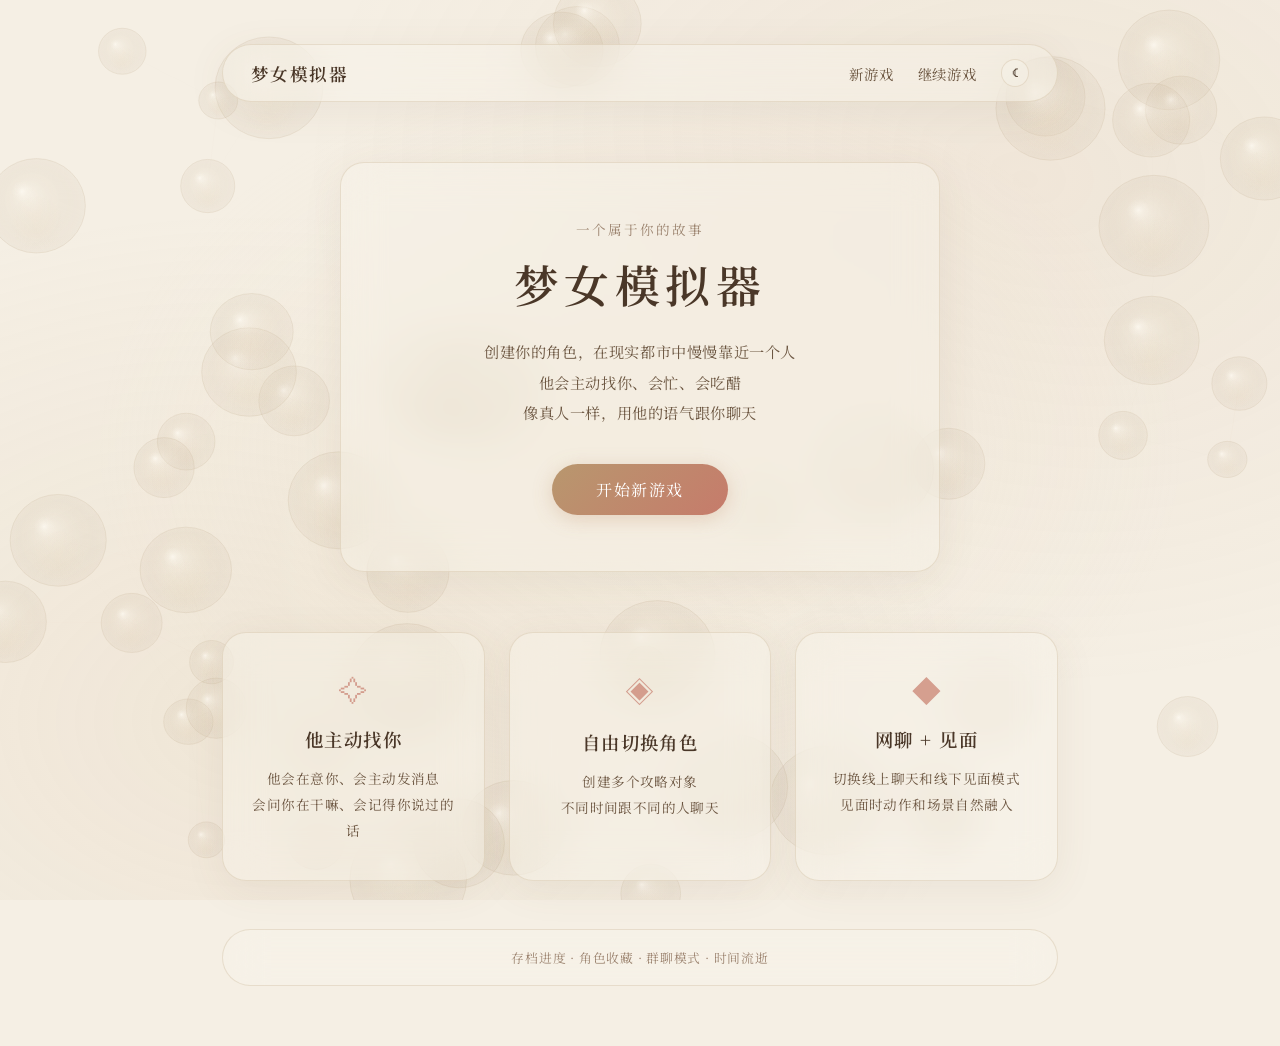
==== commit c1701f8d: "v3: 真实时间 + 已读不回/打断 + 存档同步 + 创建页升级 + 见面模式优化" ====
--- a/docs/index.html
+++ b/docs/index.html
@@ -50,6 +50,7 @@
   <!-- ====== 角色创建 ====== -->
   <div class="game-container hidden" id="createScreen">
     <div class="glass-card create-card">
+      <button class="create-back" id="btnCreateBack">← 返回</button>
       <p class="subtitle">创建一个新角色</p>
       <h2>这次想攻略谁？</h2>
 
@@ -59,7 +60,19 @@
       </div>
 
       <div class="create-section">
-        <label>职业</label>
+        <label>你的性别</label>
+        <div class="choice-grid" id="playerGender">
+          <button class="glass-chip" data-value="女">女</button>
+          <button class="glass-chip" data-value="男">男</button>
+          <button class="glass-chip" data-value="非二元">非二元</button>
+          <button class="glass-chip" data-value="跨性别女">跨性别女</button>
+          <button class="glass-chip" data-value="跨性别男">跨性别男</button>
+          <button class="glass-chip" data-value="双性">双性</button>
+        </div>
+      </div>
+
+      <div class="create-section">
+        <label>你的职业</label>
         <div class="choice-grid" id="playerJob">
           <button class="glass-chip" data-value="设计师">设计师</button>
           <button class="glass-chip" data-value="摄影师">摄影师</button>
@@ -68,12 +81,26 @@
           <button class="glass-chip" data-value="咖啡店店主">咖啡店店主</button>
           <button class="glass-chip" data-value="老师">老师</button>
           <button class="glass-chip" data-value="自由职业">自由职业</button>
-        </div>
+          <button class="glass-chip" data-value="__custom__">✎ 自定义…</button>
+        </div>
+        <input type="text" class="glass-input hidden" id="playerJobCustom" placeholder="输入你的职业…" maxlength="20" style="margin-top:8px;">
       </div>
 
       <div class="create-section">
         <label>攻略对象名字</label>
         <input type="text" class="glass-input" id="targetNameInput" placeholder="自定义或留空随机生成…" maxlength="8">
+      </div>
+
+      <div class="create-section">
+        <label>攻略对象性别</label>
+        <div class="choice-grid" id="targetGender">
+          <button class="glass-chip" data-value="男">男</button>
+          <button class="glass-chip" data-value="女">女</button>
+          <button class="glass-chip" data-value="非二元">非二元</button>
+          <button class="glass-chip" data-value="跨性别男">跨性别男</button>
+          <button class="glass-chip" data-value="跨性别女">跨性别女</button>
+          <button class="glass-chip" data-value="双性">双性</button>
+        </div>
       </div>
 
       <div class="create-section">
@@ -86,7 +113,45 @@
           <button class="glass-chip" data-value="总监">总监</button>
           <button class="glass-chip" data-value="大学老师">大学老师</button>
           <button class="glass-chip" data-value="程序员">程序员</button>
-        </div>
+          <button class="glass-chip" data-value="__custom__">✎ 自定义…</button>
+        </div>
+        <input type="text" class="glass-input hidden" id="targetJobCustom" placeholder="输入攻略对象的职业…" maxlength="20" style="margin-top:8px;">
+      </div>
+
+      <div class="create-section">
+        <label>攻略对象性格/人设（自定义，留空用默认）</label>
+        <textarea class="glass-input persona-input" id="targetPersona" placeholder="例如：高冷毒舌但心软的外科医生，工作狂，不喜欢甜食，有一只猫叫年糕…" maxlength="300"></textarea>
+      </div>
+
+      <div class="create-section">
+        <label>性偏好 / XP（可多选）</label>
+        <div class="choice-grid multi-select" id="targetKinks">
+          <button class="glass-chip" data-value="温柔系">温柔系</button>
+          <button class="glass-chip" data-value="粗暴系">粗暴系</button>
+          <button class="glass-chip" data-value="言语羞辱">言语羞辱</button>
+          <button class="glass-chip" data-value="束缚">束缚</button>
+          <button class="glass-chip" data-value="支配者">支配者</button>
+          <button class="glass-chip" data-value="被支配">被支配</button>
+          <button class="glass-chip" data-value="亲吻狂魔">亲吻狂魔</button>
+          <button class="glass-chip" data-value="舔">舔</button>
+          <button class="glass-chip" data-value="咬/印记">咬/印记</button>
+          <button class="glass-chip" data-value="窒息">窒息</button>
+          <button class="glass-chip" data-value="角色扮演">角色扮演</button>
+          <button class="glass-chip" data-value="野外/车里">野外/车里</button>
+          <button class="glass-chip" data-value="浴室">浴室</button>
+          <button class="glass-chip" data-value="制服">制服</button>
+          <button class="glass-chip" data-value="年上控">年上控</button>
+          <button class="glass-chip" data-value="年下控">年下控</button>
+          <button class="glass-chip" data-value="酒后">酒后</button>
+          <button class="glass-chip" data-value="半推半就">半推半就</button>
+          <button class="glass-chip" data-value="强制">强制</button>
+          <button class="glass-chip" data-value="偷窥/偷拍">偷窥/偷拍</button>
+          <button class="glass-chip" data-value="公开场合">公开场合</button>
+          <button class="glass-chip" data-value="撒娇">撒娇</button>
+          <button class="glass-chip" data-value="哭">哭</button>
+          <button class="glass-chip" data-value="玩具">玩具</button>
+        </div>
+        <input type="text" class="glass-input" id="targetKinksCustom" placeholder="自定义 XP，用逗号分隔…" maxlength="200" style="margin-top:8px;">
       </div>
 
       <div class="create-section">
@@ -113,6 +178,7 @@
         <span class="char-selector-name" id="currentCharName">攻略对象</span>
         <span class="char-selector-arrow">▾</span>
         <div class="char-dropdown glass-card hidden" id="charDropdown"></div>
+        <div class="char-tooltip hidden" id="charTooltip"></div>
       </div>
 
       <span class="week-label" id="weekLabel">第1周</span>
@@ -123,8 +189,12 @@
         <button class="icon-btn" id="btnSearch" title="搜索聊天记录">🔍</button>
         <button class="icon-btn" id="btnCreateChar" title="创建新角色">＋</button>
         <button class="icon-btn" id="btnGroupChat" title="创建群聊">👥</button>
+        <button class="icon-btn" id="btnExport" title="导出存档">📥</button>
+        <button class="icon-btn" id="btnImport" title="导入存档">📤</button>
+        <button class="icon-btn" id="btnSync" title="云端同步">🔄</button>
         <button class="icon-btn" id="btnSettings" title="API 设置">⚙</button>
         <button class="theme-toggle" id="themeToggle2"><span class="toggle-icon">☾</span></button>
+        <input type="file" id="importFileInput" accept=".json" style="display:none">
       </div>
     </div>
 
@@ -145,9 +215,14 @@
           <span class="typing-dot"></span><span class="typing-dot"></span><span class="typing-dot"></span>
         </div>
         <div class="chat-input-row">
+          <button class="input-tool-btn" id="btnEmoji" title="表情">😊</button>
+          <button class="input-tool-btn" id="btnImage" title="图片">🖼</button>
+          <button class="input-tool-btn" id="btnVoice" title="语音">🎤</button>
           <textarea class="chat-input glass-input" id="chatInput" placeholder="输入消息…" rows="1"></textarea>
           <button class="btn-send" id="btnSend">发送</button>
-        </div>
+          <input type="file" id="imageInput" accept="image/*" style="display:none">
+        </div>
+        <div class="emoji-picker hidden" id="emojiPicker"></div>
       </div>
     </div>
 
--- a/docs/style.css
+++ b/docs/style.css
@@ -54,7 +54,9 @@
 .game-container{position:relative;z-index:10;max-width:720px;margin:0 auto;padding:8px 16px 20px;}
 
 /* === 创建页 === */
-.create-card{max-width:600px;margin:40px auto;padding:48px 40px;}
+.create-card{max-width:600px;margin:40px auto;padding:48px 40px;position:relative;}
+.create-back{position:absolute;top:20px;left:20px;padding:6px 14px;font-size:.8rem;color:var(--brown-light);background:var(--glass-bg);border:1px solid var(--glass-border);border-radius:20px;cursor:pointer;letter-spacing:.04em;transition:all 0.3s;}
+.create-back:hover{color:var(--brown-text);border-color:var(--glass-border-hover);}
 .create-card h2{font-family:var(--font-display);font-size:1.8rem;font-weight:600;color:var(--brown-text);letter-spacing:.1em;margin-bottom:36px;text-align:center;}
 .create-section{margin-bottom:28px;}
 .create-section label{display:block;font-size:.85rem;color:var(--brown-soft);letter-spacing:.06em;margin-bottom:12px;}
@@ -63,25 +65,36 @@
 .glass-chip:hover{background:var(--glass-bg-hover);border-color:var(--glass-border-hover);color:var(--brown-text);}
 .glass-chip.selected{background:rgba(180,130,100,0.35);border-color:var(--accent-rust);color:var(--brown-text);font-weight:500;}
 .glass-input{width:100%;padding:12px 18px;font-family:var(--font-body);font-size:.88rem;color:var(--brown-text);background:var(--glass-bg);backdrop-filter:blur(var(--glass-blur));-webkit-backdrop-filter:blur(var(--glass-blur));border:1px solid var(--glass-border);border-radius:16px;outline:none;transition:all 0.3s;letter-spacing:.04em;}
+.persona-input{min-height:80px;resize:vertical;line-height:1.6;}
 .glass-input::placeholder{color:var(--brown-light);}
 .glass-input:focus{border-color:var(--accent-rust);background:var(--glass-bg-hover);}
 
 /* === 顶部栏 === */
-.game-topbar{padding:10px 16px;margin-top:8px;gap:8px;}
+.game-topbar{padding:10px 16px;margin-top:8px;gap:8px;position:relative;z-index:50;overflow:visible;}
 .icon-btn{width:30px;height:30px;border-radius:50%;border:1px solid var(--glass-border);background:var(--glass-bg);cursor:pointer;font-size:.85rem;color:var(--brown-text);display:flex;align-items:center;justify-content:center;transition:all 0.3s;flex-shrink:0;}
 .icon-btn:hover{background:var(--glass-bg-hover);border-color:var(--glass-border-hover);}
 .mode-btn.active{background:rgba(180,130,100,0.35);border-color:var(--accent-rust);}
 .topbar-actions{display:flex;align-items:center;gap:5px;margin-left:auto;}
 
 /* 角色选择器 */
-.char-selector{position:relative;display:flex;align-items:center;gap:4px;padding:4px 10px;border-radius:20px;background:var(--glass-bg);border:1px solid var(--glass-border);cursor:pointer;transition:all 0.3s;flex-shrink:0;min-width:0;}
+.char-selector{position:relative;display:flex;align-items:center;gap:4px;padding:4px 10px;border-radius:20px;background:var(--glass-bg);border:1px solid var(--glass-border);cursor:pointer;transition:all 0.3s;flex-shrink:0;min-width:0;overflow:visible;}
 .char-selector:hover{background:var(--glass-bg-hover);}
 .char-selector-name{font-size:.82rem;color:var(--brown-text);letter-spacing:.04em;max-width:80px;overflow:hidden;text-overflow:ellipsis;white-space:nowrap;}
 .char-selector-arrow{font-size:.6rem;color:var(--brown-light);}
-.char-dropdown{position:absolute;top:110%;left:0;min-width:180px;padding:8px;z-index:100;border-radius:16px;}
+.char-dropdown{position:absolute;top:110%;left:0;min-width:180px;padding:8px;z-index:200;border-radius:16px;max-height:300px;overflow-y:auto;}
 .char-dropdown-item{padding:10px 14px;border-radius:12px;cursor:pointer;font-size:.85rem;color:var(--brown-text);letter-spacing:.04em;transition:all 0.2s;}
 .char-dropdown-item:hover{background:rgba(180,130,100,0.15);}
 .char-dropdown-item.active{background:rgba(180,130,100,0.2);font-weight:500;}
+
+/* 角色悬浮提示 */
+.char-tooltip{position:absolute;top:calc(100% + 8px);left:0;min-width:200px;max-width:260px;padding:12px 16px;border-radius:14px;background:var(--glass-bg);backdrop-filter:blur(24px);-webkit-backdrop-filter:blur(24px);border:1px solid var(--glass-border-hover);box-shadow:0 8px 32px rgba(0,0,0,0.15);z-index:300;font-size:.78rem;line-height:1.8;color:var(--brown-text);}
+.char-tooltip.hidden{display:none;}
+.char-tooltip .tooltip-name{font-family:var(--font-display);font-size:.9rem;font-weight:600;margin-bottom:4px;}
+.char-tooltip .tooltip-job{color:var(--brown-soft);font-size:.75rem;}
+.char-tooltip .tooltip-gender{color:var(--brown-light);font-size:.7rem;}
+.char-tooltip .tooltip-persona{color:var(--brown-soft);font-size:.72rem;margin-top:6px;border-top:1px solid var(--glass-border);padding-top:6px;line-height:1.6;}
+.char-tooltip .tooltip-stats{display:flex;flex-wrap:wrap;gap:6px;margin-top:4px;}
+.char-tooltip .tooltip-stats span{font-size:.68rem;color:var(--brown-light);}
 
 .week-label{font-family:var(--font-display);font-size:.85rem;font-weight:600;color:var(--brown-text);letter-spacing:.06em;white-space:nowrap;}
 .time-label{font-size:.78rem;color:var(--brown-light);letter-spacing:.04em;white-space:nowrap;}
@@ -118,6 +131,45 @@
 .narration-toggle{display:inline-flex;align-items:center;gap:4px;margin-top:4px;padding:2px 8px;font-size:.7rem;color:var(--brown-light);cursor:pointer;border-radius:10px;background:rgba(180,130,100,0.08);border:none;letter-spacing:.04em;transition:all 0.2s;}
 .narration-toggle:hover{background:rgba(180,130,100,0.15);color:var(--brown-soft);}
 .narration-content{font-size:.78rem;color:var(--brown-soft);line-height:1.7;padding:8px 12px;margin-top:4px;background:rgba(180,130,100,0.06);border-radius:12px;border-left:2px solid rgba(180,130,100,0.2);font-style:italic;letter-spacing:.03em;display:none;}
+.narration-part{margin-bottom:6px;}
+.narration-part:last-child{margin-bottom:0;}
+.narration-label{display:inline-block;font-size:.7rem;color:var(--accent-rust);margin-right:6px;font-style:normal;font-weight:500;}
+
+/* 时间戳 */
+.msg-time{font-size:.65rem;color:var(--brown-light);text-align:center;margin:8px 0 2px;letter-spacing:.04em;}
+
+/* 语音气泡 */
+.msg-voice{display:flex;align-items:center;gap:8px;padding:10px 16px;border-radius:18px;background:rgba(180,130,100,0.15);border:1px solid rgba(180,130,100,0.2);cursor:pointer;min-width:100px;}
+.msg-voice-icon{font-size:1.2rem;}
+.msg-voice-bars{display:flex;align-items:flex-end;gap:2px;height:20px;}
+.voice-bar{width:3px;background:var(--accent-rust);border-radius:2px;animation:voiceAnim 0.8s ease-in-out infinite;}
+.voice-bar:nth-child(1){height:8px;animation-delay:0s;}
+.voice-bar:nth-child(2){height:14px;animation-delay:0.15s;}
+.voice-bar:nth-child(3){height:10px;animation-delay:0.3s;}
+.voice-bar:nth-child(4){height:18px;animation-delay:0.45s;}
+.voice-bar:nth-child(5){height:12px;animation-delay:0.6s;}
+.voice-bar:nth-child(6){height:16px;animation-delay:0.05s;}
+.voice-bar:nth-child(7){height:9px;animation-delay:0.2s;}
+@keyframes voiceAnim{0%,100%{transform:scaleY(0.6);}50%{transform:scaleY(1);}}
+.msg-voice-dur{font-size:.7rem;color:var(--brown-light);}
+
+/* 图片消息 */
+.msg-image{max-width:240px;border-radius:12px;overflow:hidden;margin:4px 0;}
+.msg-image img{width:100%;height:auto;display:block;}
+
+/* 表情包消息 */
+.msg-sticker{font-size:3rem;text-align:center;padding:4px;}
+.msg-sticker img{max-width:160px;border-radius:8px;}
+
+/* 输入工具栏按钮 */
+.input-tool-btn{width:34px;height:34px;border-radius:50%;border:1px solid var(--glass-border);background:var(--glass-bg);cursor:pointer;font-size:1rem;display:flex;align-items:center;justify-content:center;transition:all 0.2s;flex-shrink:0;}
+.input-tool-btn:hover{background:var(--glass-bg-hover);border-color:var(--accent-rust);}
+
+/* 表情选择器 */
+.emoji-picker{display:flex;flex-wrap:wrap;gap:6px;padding:8px 12px;margin-bottom:4px;max-height:140px;overflow-y:auto;}
+.emoji-picker.hidden{display:none;}
+.emoji-item{font-size:1.3rem;cursor:pointer;padding:4px;border-radius:6px;transition:all 0.15s;}
+.emoji-item:hover{background:rgba(180,130,100,0.2);transform:scale(1.2);}
 .narration-content.open{display:block;}
 
 /* 正在输入 */
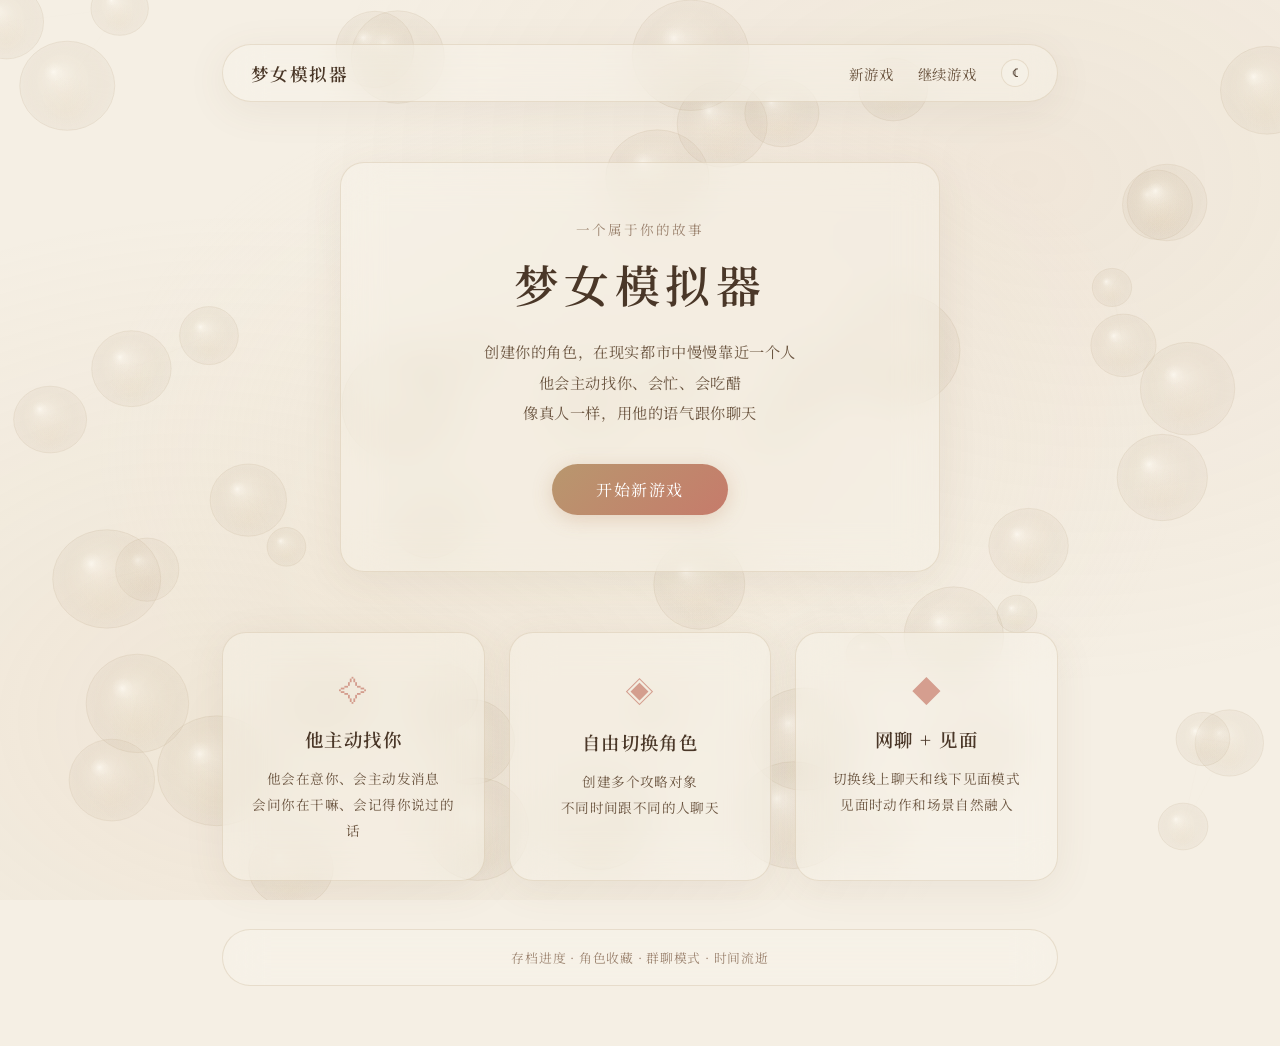
==== commit f2963b04: "v4: 10个剧情节点 + 数值系统 + 场景触发" ====
--- a/docs/index.html
+++ b/docs/index.html
@@ -239,6 +239,7 @@
         <div class="stat-mini"><span>依赖</span><div class="stat-bar"><div class="stat-fill depend" id="statDepend"></div></div></div>
         <div class="stat-mini"><span>吃醋</span><div class="stat-bar"><div class="stat-fill jealous" id="statJealous"></div></div></div>
         <div class="stage-badge-mini" id="stageBadge">陌生</div>
+        <div class="scenario-progress" id="scenarioProgress">🏆 剧情节点 0/10</div>
         <button class="btn-next-week" id="btnNextWeek">⏭ 下一周</button>
       </div>
     </div>
--- a/docs/style.css
+++ b/docs/style.css
@@ -200,6 +200,7 @@
 .stat-mini .stat-fill{height:100%;border-radius:4px;background:var(--accent-rust);transition:width 0.5s;}
 .stat-fill.familiar{background:var(--khaki-deep);}.stat-fill.heart{background:#d4878a;}.stat-fill.depend{background:#b8a0d0;}.stat-fill.jealous{background:#e0a060;}
 .stage-badge-mini{display:inline-block;padding:3px 10px;background:rgba(180,130,100,0.25);border-radius:10px;font-size:.72rem;color:var(--accent-rust);margin-top:4px;text-align:center;width:100%;}
+.scenario-progress{text-align:center;font-size:.65rem;color:var(--brown-light);margin-top:4px;}
 .btn-next-week{width:100%;margin-top:8px;padding:8px 0;font-size:.75rem;color:var(--brown-light);background:transparent;border:1px dashed var(--glass-border);border-radius:10px;cursor:pointer;letter-spacing:.04em;transition:all 0.3s;}
 .btn-next-week:hover{color:var(--accent-rust);border-color:var(--accent-rust);}
 
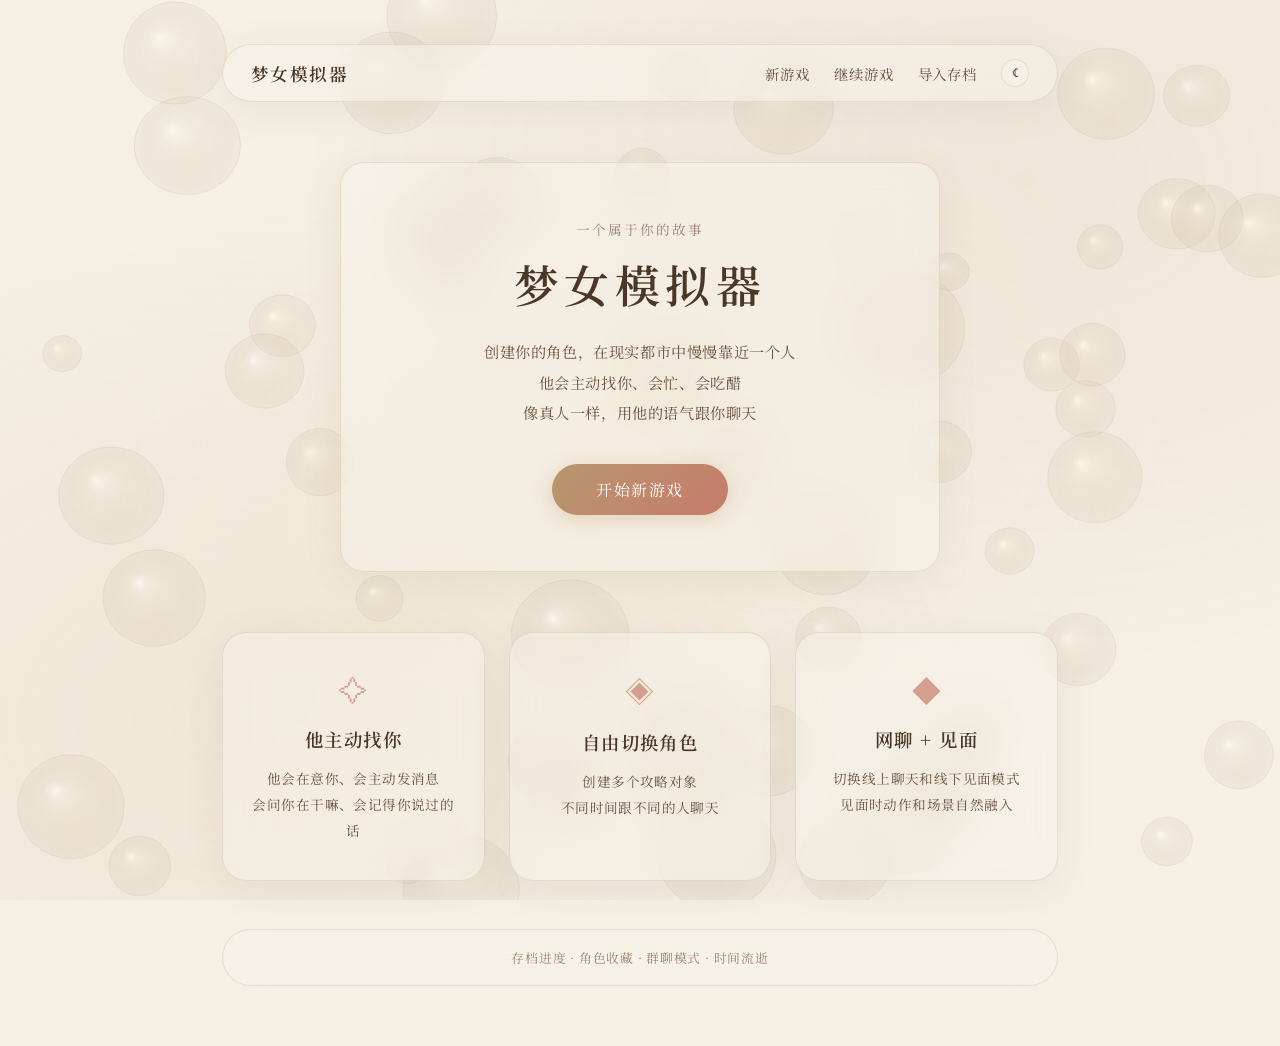
==== commit e076ea57: "fix: 首页加导入存档入口 — 没存档也能从首页导入 save.json 之前导入按钮在游戏界面内，没存档进不了游戏界面，死循环 手机不开VPN时GitHub被墙，云端存档拉不下来，用户卡在首页 现" ====
--- a/docs/index.html
+++ b/docs/index.html
@@ -17,6 +17,7 @@
       <div class="nav-links">
         <a href="#" id="navNewGame">新游戏</a>
         <a href="#" id="navContinue">继续游戏</a>
+        <a href="#" id="navImport">导入存档</a>
         <button class="theme-toggle" id="themeToggle" aria-label="切换深浅模式">
           <span class="toggle-icon">☾</span>
         </button>
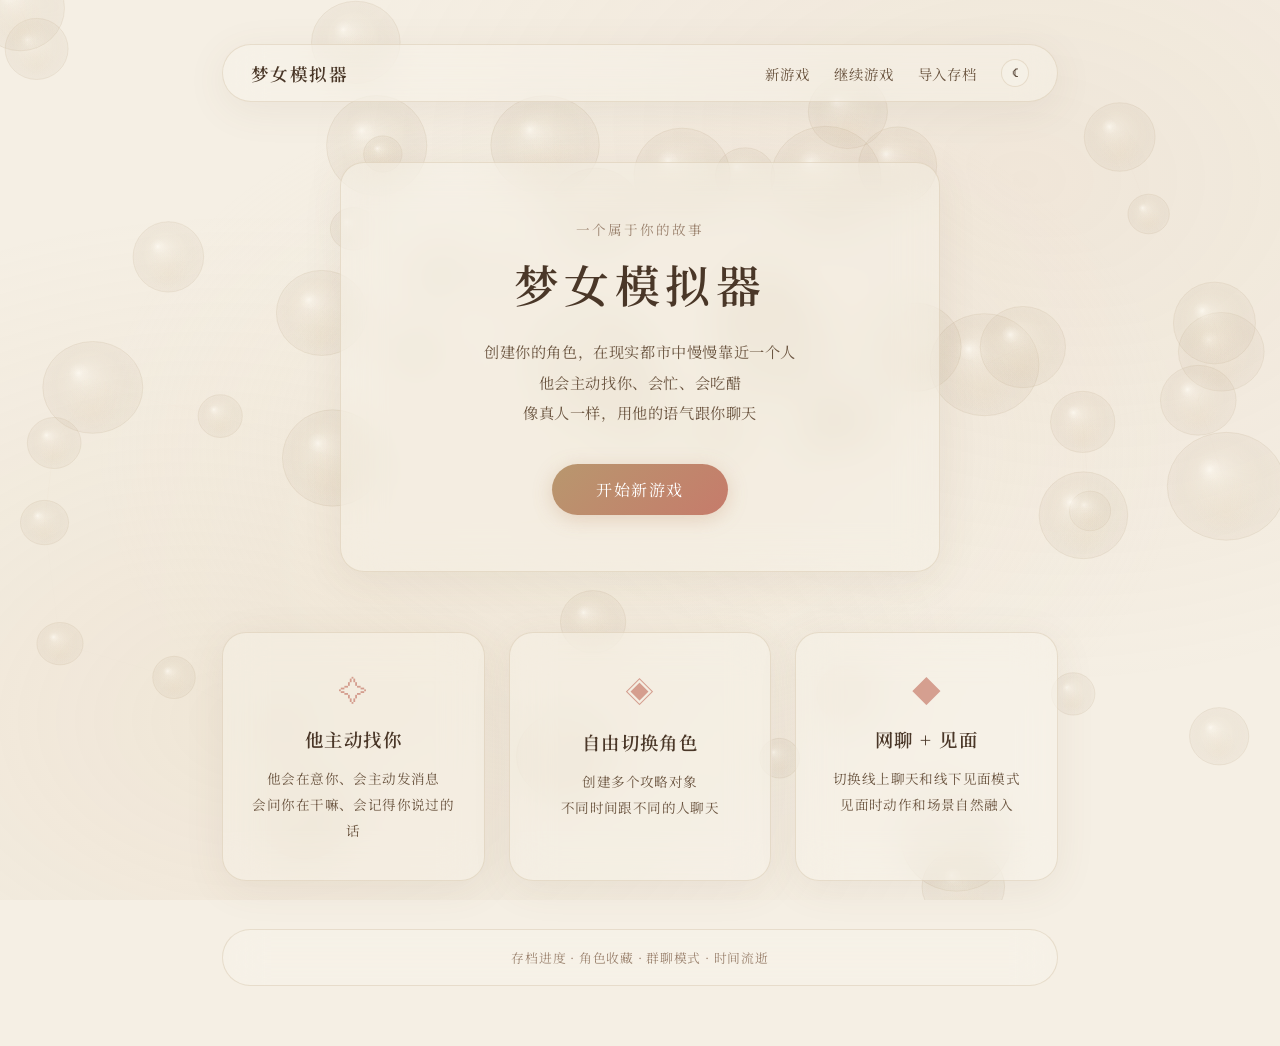
==== commit 62ac52b5: "fix: 分步错误定位 + 全链路防御性编程 + 破缓存 - 导入分 4 步执行，每步独立 catch，弹窗告知具体哪步失败 - rpick/pickOfflineMsg 防 undefined 输入" ====
--- a/docs/index.html
+++ b/docs/index.html
@@ -280,7 +280,7 @@
     </div>
   </div>
 
-  <script src="script.js"></script>
-  <script src="game.js"></script>
+  <script src="script.js?v=5"></script>
+  <script src="game.js?v=5"></script>
 </body>
 </html>
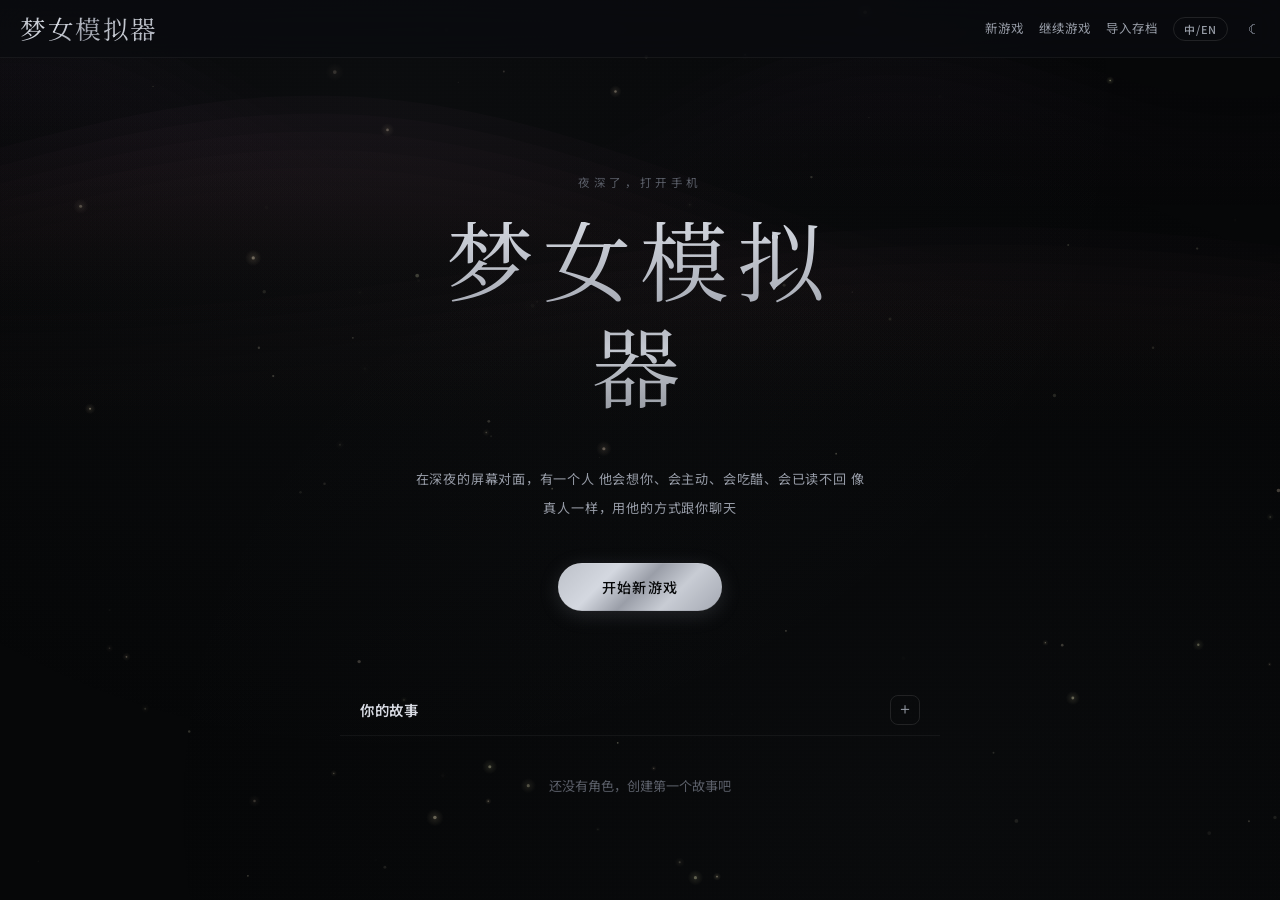
==== commit 44efc074: "UI overhaul: WeChat-style chat list, light mode, lang switch (中文/EN), collapsible narration, sound s" ====
--- a/docs/index.html
+++ b/docs/index.html
@@ -2,8 +2,16 @@
 <html lang="zh-CN">
 <head>
   <meta charset="UTF-8">
-  <meta name="viewport" content="width=device-width, initial-scale=1.0, user-scalable=no">
+  <meta name="viewport" content="width=device-width, initial-scale=1.0, user-scalable=no, viewport-fit=cover">
   <title>梦女模拟器</title>
+  <meta name="description" content="一个他在意你、会主动找你、会吃醋、会已读不回的恋爱模拟游戏">
+  <meta name="theme-color" content="#0a0e17" media="(prefers-color-scheme: dark)">
+  <meta name="theme-color" content="#f2ede8" media="(prefers-color-scheme: light)">
+  <meta name="apple-mobile-web-app-capable" content="yes">
+  <meta name="apple-mobile-web-app-status-bar-style" content="black">
+  <meta name="apple-mobile-web-app-title" content="梦女模拟器">
+  <link rel="apple-touch-icon" href="icon-192.png">
+  <link rel="manifest" href="manifest.json">
   <link rel="stylesheet" href="style.css">
 </head>
 <body>
@@ -18,6 +26,7 @@
         <a href="#" id="navNewGame">新游戏</a>
         <a href="#" id="navContinue">继续游戏</a>
         <a href="#" id="navImport">导入存档</a>
+        <button class="lang-toggle" id="langToggle1" aria-label="切换语言">中/EN</button>
         <button class="theme-toggle" id="themeToggle" aria-label="切换深浅模式">
           <span class="toggle-icon">☾</span>
         </button>
@@ -26,26 +35,29 @@
 
     <section class="hero">
       <div class="glass-card hero-card">
-        <p class="subtitle">一个属于你的故事</p>
+        <p class="subtitle">夜深了，打开手机</p>
         <h1>梦女模拟器</h1>
         <p class="desc">
-          创建你的角色，在现实都市中慢慢靠近一个人<br>
-          他会主动找你、会忙、会吃醋<br>
-          像真人一样，用他的语气跟你聊天
+          在深夜的屏幕对面，有一个人<br>
+          他会想你、会主动、会吃醋、会已读不回<br>
+          像真人一样，用他的方式跟你聊天
         </p>
         <button class="btn-start" id="btnStartGame">开始新游戏</button>
       </div>
     </section>
 
-    <section class="features">
-      <div class="glass-card feature-card"><div class="card-icon">✧</div><h3>他主动找你</h3><p>他会在意你、会主动发消息<br>会问你在干嘛、会记得你说过的话</p></div>
-      <div class="glass-card feature-card"><div class="card-icon">◈</div><h3>自由切换角色</h3><p>创建多个攻略对象<br>不同时间跟不同的人聊天</p></div>
-      <div class="glass-card feature-card"><div class="card-icon">◆</div><h3>网聊 + 见面</h3><p>切换线上聊天和线下见面模式<br>见面时动作和场景自然融入</p></div>
+    <section class="char-entries" id="charEntries">
+      <div class="chat-list-header">
+        <h2 class="entries-title">消息</h2>
+        <button class="add-chat-btn" id="btnAddChat" title="新对话">＋</button>
+      </div>
+      <div class="chat-list" id="chatList">
+        <!-- 由 game.js 动态渲染 -->
+      </div>
+      <div class="entries-empty hidden" id="entriesEmpty">
+        <p>还没有对话，创建第一个故事吧</p>
+      </div>
     </section>
-
-    <footer class="glass-footer">
-      <p>存档进度 · 角色收藏 · 群聊模式 · 时间流逝</p>
-    </footer>
   </div>
 
   <!-- ====== 角色创建 ====== -->
@@ -193,7 +205,9 @@
         <button class="icon-btn" id="btnExport" title="导出存档">📥</button>
         <button class="icon-btn" id="btnImport" title="导入存档">📤</button>
         <button class="icon-btn" id="btnSync" title="云端同步">🔄</button>
+        <button class="icon-btn" id="btnSound" title="音效">🔔</button>
         <button class="icon-btn" id="btnSettings" title="API 设置">⚙</button>
+        <button class="lang-toggle" id="langToggle2" aria-label="切换语言">中/EN</button>
         <button class="theme-toggle" id="themeToggle2"><span class="toggle-icon">☾</span></button>
         <input type="file" id="importFileInput" accept=".json" style="display:none">
       </div>
@@ -208,7 +222,7 @@
 
     <div class="game-main">
       <!-- 聊天区 -->
-      <div class="chat-area glass-card" id="chatArea">
+      <div class="chat-area glass-card reveal-stagger" id="chatArea">
         <div class="chat-mode-badge" id="chatModeBadge">📱 网聊模式</div>
         <div class="chat-messages" id="chatMessages"><div class="chat-hint">故事即将开始…</div></div>
         <div class="chat-typing hidden" id="chatTyping">
@@ -228,12 +242,14 @@
     </div>
 
     <!-- 浮动数值面板(可收起) -->
-    <div class="stats-float glass-card" id="statsFloat">
+    <div class="stats-float glass-card reveal-stagger" id="statsFloat">
       <div class="stats-float-header" id="statsFloatHeader">
         <span id="statsFloatName">攻略对象</span>
         <span class="stats-toggle-icon">▼</span>
       </div>
       <div class="stats-float-body" id="statsFloatBody">
+        <div class="stat-mini mood-row"><span>心情</span><span class="mood-emoji" id="moodEmoji">😐</span></div>
+        <div class="stat-mini energy-row"><span>精力</span><span class="energy-label" id="energyLabel">正常</span></div>
         <div class="stat-mini"><span>好感</span><div class="stat-bar"><div class="stat-fill" id="statFavor"></div></div></div>
         <div class="stat-mini"><span>熟悉</span><div class="stat-bar"><div class="stat-fill familiar" id="statFamiliar"></div></div></div>
         <div class="stat-mini"><span>心动</span><div class="stat-bar"><div class="stat-fill heart" id="statHeart"></div></div></div>
@@ -254,6 +270,7 @@
         <label>模型平台</label>
         <div class="choice-grid" id="apiProvider">
           <button class="glass-chip selected" data-value="deepseek">DeepSeek</button>
+          <button class="glass-chip" data-value="grok">Grok</button>
           <button class="glass-chip" data-value="openai">OpenAI</button>
           <button class="glass-chip" data-value="gemini">Gemini</button>
           <button class="glass-chip" data-value="claude">Claude</button>
@@ -262,6 +279,8 @@
       <div class="create-section"><label>API Key</label><input type="password" class="glass-input" id="apiKey" placeholder="sk-…"></div>
       <div class="create-section"><label>API 地址（可选）</label><input type="text" class="glass-input" id="apiBase" placeholder="默认地址"></div>
       <div class="create-section"><label>模型名称（可选）</label><input type="text" class="glass-input" id="apiModel" placeholder="默认模型"></div>
+      <div class="create-section"><label>云同步 · Supabase URL</label><input type="text" class="glass-input" id="supabaseUrl" placeholder="https://xxxxx.supabase.co"></div>
+      <div class="create-section"><label>云同步 · Supabase Key</label><input type="password" class="glass-input" id="supabaseKey" placeholder="anon key…"></div>
       <div class="modal-buttons">
         <button class="choice-btn" id="btnTestApi">测试连接</button>
         <button class="btn-start" id="btnSaveApi">保存设置</button>
@@ -280,7 +299,14 @@
     </div>
   </div>
 
-  <script src="script.js?v=5"></script>
-  <script src="game.js?v=5"></script>
+  <script src="script.js?v=6"></script>
+  <script src="sounds.js?v=1"></script>
+  <script src="lang.js?v=1"></script>
+  <script src="game.js?v=7"></script>
+  <script>
+    if ('serviceWorker' in navigator) {
+      navigator.serviceWorker.register('sw.js').catch(function(){});
+    }
+  </script>
 </body>
 </html>
--- a/docs/style.css
+++ b/docs/style.css
@@ -1,238 +1,904 @@
-/* === 梦女模拟器 === */
-@import url('https://fonts.googleapis.com/css2?family=Noto+Serif+SC:wght@300;400;600;700&display=swap');
+/* === 梦女模拟器 — 黑银金属主题 === */
+@import url('https://fonts.googleapis.com/css2?family=Tangerine:wght@400;700&family=Noto+Sans+SC:wght@300;400;500&family=Noto+Serif+SC:wght@400;600;700&display=swap');
 
 :root {
-  --khaki-light: #f5efe4; --khaki-warm: #ede3d0; --khaki-mid: #d4c4a8;
-  --khaki-deep: #b8976e; --khaki-dark: #8b6f4e;
-  --brown-text: #4a3728; --brown-soft: #6b5540; --brown-light: #9c8470;
-  --accent-rust: #c67b6b; --accent-rose: #d4a08e; --accent-gold: #c4a060;
-  --glass-bg: rgba(250,246,238,0.35); --glass-bg-hover: rgba(250,246,238,0.55);
-  --glass-border: rgba(200,180,150,0.35); --glass-border-hover: rgba(180,150,120,0.5);
-  --glass-shadow: 0 8px 40px rgba(120,90,60,0.08); --glass-blur: 20px;
-  --font-display: 'Noto Serif SC','STSong',serif; --font-body: 'Noto Serif SC','PingFang SC',sans-serif;
-}
-*{margin:0;padding:0;box-sizing:border-box;}
-body{font-family:var(--font-body);color:var(--brown-text);background-color:var(--khaki-light);min-height:100vh;overflow-x:hidden;transition:background-color 0.6s,color 0.6s;}
-#waterCanvas{position:fixed;top:0;left:0;width:100%;height:100%;z-index:1;pointer-events:none;}
-.bg-overlay{position:fixed;top:0;left:0;width:100%;height:100%;z-index:0;background:radial-gradient(ellipse at 20% 80%,rgba(210,180,140,0.15) 0%,transparent 50%),radial-gradient(ellipse at 80% 20%,rgba(198,155,120,0.1) 0%,transparent 50%),radial-gradient(ellipse at 50% 50%,rgba(240,230,210,0.3) 0%,transparent 60%);pointer-events:none;}
-
-.container{position:relative;z-index:10;max-width:900px;margin:0 auto;padding:24px 32px 60px;}
-.hidden{display:none!important;}
+  --bg-deep: #060708;
+  --bg-surface: #0e1014;
+  --bg-card: rgba(16, 18, 24, 0.82);
+  --bg-card-hover: rgba(22, 25, 32, 0.90);
+  --border-subtle: rgba(255, 255, 255, 0.05);
+  --border-strong: rgba(255, 255, 255, 0.10);
+  --text-primary: #d8dbe3;
+  --text-secondary: #969ba6;
+  --text-dim: #5a5e68;
+  --accent: #b0b5c0;
+  --accent-soft: #c8ccd4;
+  --accent-glow: rgba(180, 185, 195, 0.20);
+  --metal-silver: #c0c5ce;
+  --metal-light: #dde1e8;
+  --metal-dark: #6e727b;
+  --metal-gradient: linear-gradient(135deg, #bcc0c8, #d4d8e0 30%, #9a9ea8 50%, #c8ccd4 70%, #a4a8b2);
+  --metal-gradient-v: linear-gradient(180deg, #d0d4dc, #a8acb6 40%, #c4c8d0 60%, #888c94);
+  --self-bubble: linear-gradient(135deg, #3a3f48 0%, #4a505a 100%);
+  --self-bubble-text: #e8eaef;
+  --target-bubble: rgba(22, 25, 33, 0.92);
+  --target-bubble-border: rgba(255, 255, 255, 0.07);
+  --radius-sm: 10px;
+  --radius-md: 16px;
+  --radius-lg: 20px;
+  --radius-xl: 50px;
+  --font-display: 'Tangerine', 'Noto Serif SC', serif;
+  --font-body: 'Noto Sans SC', 'PingFang SC', 'Microsoft YaHei', sans-serif;
+  --font-serif: 'Noto Serif SC', serif;
+  --transition: 0.3s cubic-bezier(0.4, 0, 0.2, 1);
+}
+
+* { margin: 0; padding: 0; box-sizing: border-box; }
+
+body {
+  font-family: var(--font-body);
+  color: var(--text-primary);
+  background: var(--bg-deep);
+  min-height: 100vh;
+  min-height: 100dvh;
+  overflow-x: hidden;
+  -webkit-font-smoothing: antialiased;
+  -moz-osx-font-smoothing: grayscale;
+}
+
+/* === 背景画布 === */
+#waterCanvas {
+  position: fixed;
+  top: 0; left: 0;
+  width: 100%; height: 100%;
+  z-index: 0;
+  pointer-events: none;
+  opacity: 0.5;
+}
+
+.bg-overlay {
+  position: fixed;
+  top: 0; left: 0; width: 100%; height: 100%;
+  z-index: 1; pointer-events: none;
+  background:
+    radial-gradient(ellipse at 30% 10%, rgba(160,170,190,0.04) 0%, transparent 60%),
+    radial-gradient(ellipse at 70% 90%, rgba(140,150,170,0.03) 0%, transparent 60%);
+}
+
+/* === 金属纹理背景 === */
+body::before {
+  content: '';
+  position: fixed; top: 0; left: 0; width: 100%; height: 100%;
+  z-index: 0; pointer-events: none;
+  background:
+    repeating-linear-gradient(0deg, transparent, transparent 2px, rgba(255,255,255,0.003) 2px, rgba(255,255,255,0.003) 4px),
+    repeating-linear-gradient(90deg, transparent, transparent 2px, rgba(255,255,255,0.002) 2px, rgba(255,255,255,0.002) 4px);
+  opacity: 0.6;
+}
+
+.container { position: relative; z-index: 2; }
+.game-container { position: relative; z-index: 2; padding: 6px 8px 16px; }
 
 /* === 导航 === */
-.glass-nav{display:flex;justify-content:space-between;align-items:center;padding:14px 28px;margin-top:20px;border-radius:50px;background:var(--glass-bg);backdrop-filter:blur(var(--glass-blur));-webkit-backdrop-filter:blur(var(--glass-blur));border:1px solid var(--glass-border);box-shadow:var(--glass-shadow);transition:all 0.4s;}
-.glass-nav:hover{background:var(--glass-bg-hover);border-color:var(--glass-border-hover);}
-.nav-logo{font-family:var(--font-display);font-size:1.1rem;font-weight:600;color:var(--brown-text);letter-spacing:.08em;}
-.nav-links{display:flex;gap:24px;align-items:center;}
-.nav-links a{font-size:.9rem;color:var(--brown-soft);text-decoration:none;letter-spacing:.06em;transition:color 0.3s;}
-.nav-links a:hover{color:var(--brown-text);}
-
-.theme-toggle{display:flex;align-items:center;justify-content:center;width:28px;height:28px;border-radius:50%;border:1px solid var(--glass-border);background:var(--glass-bg);cursor:pointer;transition:all 0.4s;}
-.theme-toggle:hover{background:var(--glass-bg-hover);}
-.toggle-icon{font-size:.85rem;color:var(--brown-text);line-height:1;}
-
-/* === 英雄区 === */
-.hero{display:flex;justify-content:center;padding:60px 0 40px;}
-.hero-card{text-align:center;padding:56px 48px;max-width:600px;width:100%;}
-.glass-card{background:var(--glass-bg);backdrop-filter:blur(var(--glass-blur));-webkit-backdrop-filter:blur(var(--glass-blur));border:1px solid var(--glass-border);border-radius:24px;box-shadow:var(--glass-shadow);transition:all 0.5s cubic-bezier(0.25,0.46,0.45,0.94);}
-.glass-card:hover{background:var(--glass-bg-hover);border-color:var(--glass-border-hover);box-shadow:0 12px 48px rgba(120,90,60,0.12);transform:translateY(-2px);}
-.subtitle{font-size:.85rem;color:var(--brown-light);letter-spacing:.15em;margin-bottom:16px;text-transform:uppercase;}
-.hero-card h1{font-family:var(--font-display);font-size:2.8rem;font-weight:600;color:var(--brown-text);letter-spacing:.12em;margin-bottom:24px;line-height:1.3;}
-.hero-card .desc{font-size:.95rem;color:var(--brown-soft);line-height:2;letter-spacing:.04em;margin-bottom:36px;}
-.btn-start{display:inline-block;padding:14px 44px;font-family:var(--font-display);font-size:1rem;color:#fff;background:linear-gradient(135deg,var(--khaki-deep),var(--accent-rust));border:none;border-radius:50px;letter-spacing:.1em;cursor:pointer;transition:all 0.4s;box-shadow:0 4px 20px rgba(180,120,80,0.25);}
-.btn-start:hover{transform:translateY(-2px);box-shadow:0 8px 30px rgba(180,120,80,0.35);}
-
-.features{display:grid;grid-template-columns:repeat(3,1fr);gap:24px;margin-top:20px;}
-.feature-card{text-align:center;padding:36px 24px;}
-.card-icon{font-size:1.8rem;color:var(--accent-rust);margin-bottom:16px;opacity:0.7;}
-.feature-card h3{font-family:var(--font-display);font-size:1.15rem;font-weight:600;color:var(--brown-text);letter-spacing:.08em;margin-bottom:14px;}
-.feature-card p{font-size:.85rem;color:var(--brown-soft);line-height:1.9;letter-spacing:.03em;}
-.glass-footer{text-align:center;margin-top:48px;padding:18px 32px;background:var(--glass-bg);backdrop-filter:blur(var(--glass-blur));-webkit-backdrop-filter:blur(var(--glass-blur));border:1px solid var(--glass-border);border-radius:50px;}
-.glass-footer p{font-size:.8rem;color:var(--brown-light);letter-spacing:.06em;}
-
-/* === 游戏容器 === */
-.game-container{position:relative;z-index:10;max-width:720px;margin:0 auto;padding:8px 16px 20px;}
+.glass-nav {
+  display: flex; align-items: center; justify-content: space-between;
+  padding: 10px 20px;
+  background: rgba(10, 11, 15, 0.75);
+  backdrop-filter: blur(20px); -webkit-backdrop-filter: blur(20px);
+  border-bottom: 1px solid var(--border-subtle);
+  position: sticky; top: 0; z-index: 20;
+}
+.nav-logo {
+  font-family: var(--font-display);
+  font-size: 1.6rem;
+  background: var(--metal-gradient);
+  -webkit-background-clip: text; -webkit-text-fill-color: transparent;
+  background-clip: text;
+  letter-spacing: 0.06em;
+}
+.nav-links { display: flex; align-items: center; gap: 16px; }
+.nav-links a {
+  font-size: 0.78rem; color: var(--text-secondary);
+  text-decoration: none; letter-spacing: 0.06em;
+  transition: all var(--transition);
+  padding: 4px 0;
+  border-bottom: 1px solid transparent;
+}
+.nav-links a:hover { color: var(--text-primary); border-bottom-color: var(--accent); }
+
+/* === 玻璃卡片 === */
+.glass-card {
+  background: var(--bg-card);
+  backdrop-filter: blur(24px); -webkit-backdrop-filter: blur(24px);
+  border: 1px solid var(--border-subtle);
+  border-radius: var(--radius-lg);
+  transition: all var(--transition);
+}
+.glass-card:hover { background: var(--bg-card-hover); border-color: var(--border-strong); }
+
+/* === 首页 — 花体字 === */
+.hero { padding: 60px 0 20px; text-align: center; }
+.hero-card {
+  max-width: 520px; margin: 0 auto; padding: 56px 32px 48px;
+  background: transparent;
+  backdrop-filter: none; -webkit-backdrop-filter: none;
+  border: none;
+}
+.hero-card:hover { background: transparent; }
+.hero-card .subtitle {
+  font-size: 0.72rem; color: var(--text-dim);
+  letter-spacing: 0.3em; text-transform: uppercase; margin-bottom: 32px;
+}
+.hero-card h1 {
+  font-family: var(--font-display);
+  font-size: 5.5rem; font-weight: 400;
+  background: var(--metal-gradient-v);
+  -webkit-background-clip: text; -webkit-text-fill-color: transparent;
+  background-clip: text;
+  letter-spacing: 0.1em;
+  line-height: 1.2;
+  margin-bottom: 32px;
+  opacity: 0;
+  transform: translateY(16px);
+  animation: flourishReveal 1.4s cubic-bezier(0.22, 0.61, 0.36, 1) 0.2s forwards;
+}
+@keyframes flourishReveal {
+  0% { opacity: 0; transform: translateY(20px); filter: blur(6px); letter-spacing: 0.4em; }
+  100% { opacity: 1; transform: translateY(0); filter: blur(0); letter-spacing: 0.1em; }
+}
+.hero-card .desc {
+  font-size: 0.82rem; color: var(--text-secondary);
+  line-height: 2.2; letter-spacing: 0.06em; margin-bottom: 40px;
+  opacity: 0; animation: fadeIn 0.8s ease-out 0.6s forwards;
+}
+@keyframes fadeIn {
+  from { opacity: 0; transform: translateY(8px); }
+  to { opacity: 1; transform: translateY(0); }
+}
+
+/* === 按钮 === */
+.btn-start {
+  display: inline-block; padding: 14px 44px;
+  font-family: var(--font-body); font-size: 0.88rem; font-weight: 500;
+  color: var(--bg-deep);
+  background: var(--metal-gradient);
+  border: none; border-radius: var(--radius-xl);
+  letter-spacing: 0.08em; cursor: pointer;
+  transition: all var(--transition);
+  box-shadow:
+    0 0.5px 0.5px 0 rgba(255,255,255,0.20) inset,
+    0 -0.5px 0.5px 0 rgba(0,0,0,0.15) inset,
+    0 4px 20px rgba(160,165,175,0.18);
+}
+.btn-start:hover {
+  transform: translateY(-2px);
+  box-shadow:
+    0 0.5px 0.5px 0 rgba(255,255,255,0.28) inset,
+    0 -0.5px 0.5px 0 rgba(0,0,0,0.12) inset,
+    0 8px 32px rgba(170,175,185,0.25);
+}
+.btn-start:active { transform: scale(0.96); }
+
+/* === 聊天列表（微信风格） === */
+.char-entries {
+  margin-top: 16px; padding: 0;
+  max-width: 600px; margin-left: auto; margin-right: auto;
+}
+.chat-list-header {
+  display: flex; align-items: center; justify-content: space-between;
+  padding: 0 20px 10px;
+  border-bottom: 1px solid var(--border-subtle);
+  margin-bottom: 0;
+}
+.entries-title {
+  font-family: var(--font-body);
+  font-size: 0.9rem; font-weight: 600;
+  color: var(--text-primary);
+  letter-spacing: 0.04em;
+}
+.add-chat-btn {
+  width: 30px; height: 30px; display: flex; align-items: center; justify-content: center;
+  background: transparent; border: 1px solid var(--border-strong);
+  border-radius: 8px; color: var(--text-secondary); font-size: 1rem;
+  cursor: pointer; transition: all var(--transition);
+}
+.add-chat-btn:hover { color: var(--text-primary); border-color: var(--accent); }
+
+.chat-list {
+  display: flex; flex-direction: column;
+}
+.entries-empty { text-align: center; padding: 40px; color: var(--text-dim); font-size: 0.82rem; }
+
+/* 单个聊天条目 */
+.chat-item {
+  display: flex; align-items: center; gap: 12px;
+  padding: 14px 20px; cursor: pointer;
+  border-bottom: 1px solid var(--border-subtle);
+  transition: background 0.2s;
+  position: relative;
+}
+.chat-item:hover { background: rgba(255,255,255,0.02); }
+.chat-item:active { background: rgba(255,255,255,0.04); }
+
+.chat-item-avatar {
+  width: 48px; height: 48px; border-radius: 8px;
+  display: flex; align-items: center; justify-content: center;
+  font-size: 1.6rem; flex-shrink: 0;
+  background: rgba(255,255,255,0.04);
+}
+.chat-item-avatar.group { font-size: 1.2rem; background: rgba(255,255,255,0.06); }
+
+.chat-item-body {
+  flex: 1; min-width: 0;
+}
+.chat-item-top {
+  display: flex; justify-content: space-between; align-items: baseline;
+  margin-bottom: 4px;
+}
+.chat-item-name {
+  font-size: 0.88rem; font-weight: 500; color: var(--text-primary);
+  overflow: hidden; text-overflow: ellipsis; white-space: nowrap;
+}
+.chat-item-time {
+  font-size: 0.65rem; color: var(--text-dim); flex-shrink: 0; margin-left: 8px;
+}
+.chat-item-preview {
+  font-size: 0.76rem; color: var(--text-dim);
+  overflow: hidden; text-overflow: ellipsis; white-space: nowrap;
+  max-width: 100%;
+}
+
+/* 未读红点 */
+.unread-dot {
+  position: absolute; top: 18px; right: 18px;
+  width: 9px; height: 9px;
+  background: #e84040; border-radius: 50%;
+  box-shadow: 0 0 6px rgba(232, 64, 64, 0.5);
+  z-index: 5;
+  animation: unreadPulse 2s ease-in-out infinite;
+}
+@keyframes unreadPulse {
+  0%, 100% { box-shadow: 0 0 6px rgba(232, 64, 64, 0.5); }
+  50% { box-shadow: 0 0 14px rgba(232, 64, 64, 0.8); }
+}
+
+/* 群聊徽标 */
+.chat-item-badge {
+  display: inline-block; padding: 1px 6px;
+  font-size: 0.6rem; color: var(--accent);
+  border: 1px solid var(--border-strong); border-radius: var(--radius-xl);
+  margin-left: 6px;
+}
 
 /* === 创建页 === */
-.create-card{max-width:600px;margin:40px auto;padding:48px 40px;position:relative;}
-.create-back{position:absolute;top:20px;left:20px;padding:6px 14px;font-size:.8rem;color:var(--brown-light);background:var(--glass-bg);border:1px solid var(--glass-border);border-radius:20px;cursor:pointer;letter-spacing:.04em;transition:all 0.3s;}
-.create-back:hover{color:var(--brown-text);border-color:var(--glass-border-hover);}
-.create-card h2{font-family:var(--font-display);font-size:1.8rem;font-weight:600;color:var(--brown-text);letter-spacing:.1em;margin-bottom:36px;text-align:center;}
-.create-section{margin-bottom:28px;}
-.create-section label{display:block;font-size:.85rem;color:var(--brown-soft);letter-spacing:.06em;margin-bottom:12px;}
-.choice-grid{display:flex;flex-wrap:wrap;gap:10px;}
-.glass-chip{padding:10px 20px;font-family:var(--font-body);font-size:.85rem;color:var(--brown-soft);background:var(--glass-bg);backdrop-filter:blur(var(--glass-blur));-webkit-backdrop-filter:blur(var(--glass-blur));border:1px solid var(--glass-border);border-radius:50px;cursor:pointer;transition:all 0.3s;letter-spacing:.04em;}
-.glass-chip:hover{background:var(--glass-bg-hover);border-color:var(--glass-border-hover);color:var(--brown-text);}
-.glass-chip.selected{background:rgba(180,130,100,0.35);border-color:var(--accent-rust);color:var(--brown-text);font-weight:500;}
-.glass-input{width:100%;padding:12px 18px;font-family:var(--font-body);font-size:.88rem;color:var(--brown-text);background:var(--glass-bg);backdrop-filter:blur(var(--glass-blur));-webkit-backdrop-filter:blur(var(--glass-blur));border:1px solid var(--glass-border);border-radius:16px;outline:none;transition:all 0.3s;letter-spacing:.04em;}
-.persona-input{min-height:80px;resize:vertical;line-height:1.6;}
-.glass-input::placeholder{color:var(--brown-light);}
-.glass-input:focus{border-color:var(--accent-rust);background:var(--glass-bg-hover);}
-
-/* === 顶部栏 === */
-.game-topbar{padding:10px 16px;margin-top:8px;gap:8px;position:relative;z-index:50;overflow:visible;}
-.icon-btn{width:30px;height:30px;border-radius:50%;border:1px solid var(--glass-border);background:var(--glass-bg);cursor:pointer;font-size:.85rem;color:var(--brown-text);display:flex;align-items:center;justify-content:center;transition:all 0.3s;flex-shrink:0;}
-.icon-btn:hover{background:var(--glass-bg-hover);border-color:var(--glass-border-hover);}
-.mode-btn.active{background:rgba(180,130,100,0.35);border-color:var(--accent-rust);}
-.topbar-actions{display:flex;align-items:center;gap:5px;margin-left:auto;}
-
-/* 角色选择器 */
-.char-selector{position:relative;display:flex;align-items:center;gap:4px;padding:4px 10px;border-radius:20px;background:var(--glass-bg);border:1px solid var(--glass-border);cursor:pointer;transition:all 0.3s;flex-shrink:0;min-width:0;overflow:visible;}
-.char-selector:hover{background:var(--glass-bg-hover);}
-.char-selector-name{font-size:.82rem;color:var(--brown-text);letter-spacing:.04em;max-width:80px;overflow:hidden;text-overflow:ellipsis;white-space:nowrap;}
-.char-selector-arrow{font-size:.6rem;color:var(--brown-light);}
-.char-dropdown{position:absolute;top:110%;left:0;min-width:180px;padding:8px;z-index:200;border-radius:16px;max-height:300px;overflow-y:auto;}
-.char-dropdown-item{padding:10px 14px;border-radius:12px;cursor:pointer;font-size:.85rem;color:var(--brown-text);letter-spacing:.04em;transition:all 0.2s;}
-.char-dropdown-item:hover{background:rgba(180,130,100,0.15);}
-.char-dropdown-item.active{background:rgba(180,130,100,0.2);font-weight:500;}
-
-/* 角色悬浮提示 */
-.char-tooltip{position:absolute;top:calc(100% + 8px);left:0;min-width:200px;max-width:260px;padding:12px 16px;border-radius:14px;background:var(--glass-bg);backdrop-filter:blur(24px);-webkit-backdrop-filter:blur(24px);border:1px solid var(--glass-border-hover);box-shadow:0 8px 32px rgba(0,0,0,0.15);z-index:300;font-size:.78rem;line-height:1.8;color:var(--brown-text);}
-.char-tooltip.hidden{display:none;}
-.char-tooltip .tooltip-name{font-family:var(--font-display);font-size:.9rem;font-weight:600;margin-bottom:4px;}
-.char-tooltip .tooltip-job{color:var(--brown-soft);font-size:.75rem;}
-.char-tooltip .tooltip-gender{color:var(--brown-light);font-size:.7rem;}
-.char-tooltip .tooltip-persona{color:var(--brown-soft);font-size:.72rem;margin-top:6px;border-top:1px solid var(--glass-border);padding-top:6px;line-height:1.6;}
-.char-tooltip .tooltip-stats{display:flex;flex-wrap:wrap;gap:6px;margin-top:4px;}
-.char-tooltip .tooltip-stats span{font-size:.68rem;color:var(--brown-light);}
-
-.week-label{font-family:var(--font-display);font-size:.85rem;font-weight:600;color:var(--brown-text);letter-spacing:.06em;white-space:nowrap;}
-.time-label{font-size:.78rem;color:var(--brown-light);letter-spacing:.04em;white-space:nowrap;}
+.create-card {
+  max-width: 560px; margin: 32px auto; padding: 48px 40px; position: relative;
+}
+.create-back {
+  position: absolute; top: 16px; left: 16px;
+  padding: 6px 16px; font-size: 0.78rem; color: var(--text-secondary);
+  background: transparent; border: 1px solid var(--border-strong);
+  border-radius: var(--radius-xl); cursor: pointer; letter-spacing: 0.04em;
+  transition: all var(--transition);
+}
+.create-back:hover { color: var(--text-primary); border-color: var(--accent); }
+.create-card h2 {
+  font-family: var(--font-serif); font-size: 1.6rem; font-weight: 600;
+  color: var(--text-primary); letter-spacing: 0.1em; margin-bottom: 36px; text-align: center;
+}
+.create-section { margin-bottom: 26px; }
+.create-section label {
+  display: block; font-size: 0.8rem; color: var(--text-dim);
+  letter-spacing: 0.08em; margin-bottom: 12px;
+}
+.choice-grid { display: flex; flex-wrap: wrap; gap: 8px; }
+
+/* === Chips（金属版） === */
+.glass-chip {
+  padding: 9px 18px; font-family: var(--font-body); font-size: 0.8rem;
+  color: var(--text-secondary); background: transparent;
+  border: 1px solid var(--border-strong); border-radius: var(--radius-xl);
+  cursor: pointer; transition: all var(--transition); letter-spacing: 0.04em;
+  box-shadow:
+    0 0.5px 0.5px 0 rgba(255,255,255,0.06) inset,
+    0 -0.5px 0.5px 0 rgba(0,0,0,0.08) inset;
+}
+.glass-chip:hover {
+  color: var(--text-primary); border-color: var(--accent);
+  box-shadow:
+    0 0.5px 0.5px 0 rgba(255,255,255,0.12) inset,
+    0 -0.5px 0.5px 0 rgba(0,0,0,0.06) inset,
+    0 2px 8px rgba(160,165,175,0.12);
+}
+.glass-chip.selected {
+  background: linear-gradient(135deg, rgba(180,185,195,0.12), rgba(140,145,155,0.08));
+  border-color: var(--accent); color: var(--metal-light); font-weight: 500;
+  box-shadow:
+    0 0.5px 0.5px 0 rgba(255,255,255,0.10) inset,
+    0 0 12px rgba(170,175,185,0.10);
+}
+
+/* === 输入框 === */
+.glass-input {
+  width: 100%; padding: 12px 16px; font-family: var(--font-body); font-size: 0.85rem;
+  color: var(--text-primary); background: rgba(14, 16, 22, 0.5);
+  border: 1px solid var(--border-strong); border-radius: var(--radius-sm);
+  outline: none; transition: all var(--transition); resize: none;
+}
+.glass-input:focus {
+  border-color: var(--accent);
+  box-shadow: 0 0 0 3px rgba(170,175,185,0.08);
+  background: rgba(20, 22, 28, 0.8);
+}
+.glass-input::placeholder { color: var(--text-dim); }
+.persona-input { min-height: 80px; }
+
+/* === 快捷选择网格 === */
+.choice-grid { display: flex; flex-wrap: wrap; gap: 8px; }
+.style-grid .glass-chip { padding: 11px 20px; }
+
+/* === 游戏主界面 === */
+.game-main { max-width: 720px; margin: 0 auto; }
+
+/* === 顶栏 === */
+.game-topbar {
+  display: flex; align-items: center; gap: 6px;
+  padding: 8px 10px; flex-wrap: nowrap;
+  overflow-x: auto;
+  background: rgba(10,11,15,0.8); backdrop-filter: blur(16px);
+  position: sticky; top: 0; z-index: 20;
+  border-bottom: 1px solid var(--border-subtle);
+}
+.topbar-actions { display: flex; align-items: center; gap: 3px; margin-left: auto; }
+
+.icon-btn {
+  width: 30px; height: 30px; display: flex; align-items: center; justify-content: center;
+  background: transparent; border: 1px solid transparent; border-radius: 8px;
+  color: var(--text-secondary); font-size: 0.82rem; cursor: pointer;
+  transition: all var(--transition);
+  box-shadow: 0 0.5px 0.5px 0 rgba(255,255,255,0.04) inset;
+}
+.icon-btn:hover {
+  border-color: var(--border-strong); color: var(--text-primary);
+  box-shadow: 0 0.5px 0.5px 0 rgba(255,255,255,0.08) inset, 0 2px 8px rgba(160,165,175,0.08);
+}
+
+.char-selector { position: relative; display: flex; align-items: center; gap: 4px; cursor: pointer; padding: 4px 8px; border-radius: 8px; }
+.char-selector:hover { background: rgba(255,255,255,0.03); }
+.char-selector-name { font-size: 0.82rem; color: var(--text-primary); max-width: 80px; overflow: hidden; text-overflow: ellipsis; white-space: nowrap; font-weight: 500; }
+.char-selector-arrow { font-size: 0.6rem; color: var(--text-dim); }
+.char-dropdown {
+  position: absolute; top: 100%; left: 0; min-width: 160px;
+  padding: 8px; z-index: 30;
+}
+.char-dropdown-item {
+  padding: 8px 12px; border-radius: 8px; cursor: pointer; font-size: 0.8rem;
+  color: var(--text-secondary); white-space: nowrap; transition: all var(--transition);
+}
+.char-dropdown-item:hover { background: rgba(255,255,255,0.05); color: var(--text-primary); }
+
+.week-label, .time-label { font-size: 0.75rem; color: var(--text-dim); white-space: nowrap; }
+.theme-toggle { background: none; border: none; cursor: pointer; color: var(--text-dim); font-size: 1rem; padding: 4px; transition: all var(--transition); }
+.theme-toggle:hover { color: var(--text-primary); }
+
+.lang-toggle {
+  background: transparent; border: 1px solid var(--border-strong);
+  border-radius: var(--radius-xl); cursor: pointer;
+  color: var(--text-secondary); font-size: 0.68rem; font-weight: 500;
+  padding: 3px 10px; letter-spacing: 0.06em;
+  transition: all var(--transition);
+  font-family: var(--font-body);
+}
+.lang-toggle:hover { color: var(--text-primary); border-color: var(--accent); }
 
 /* === 搜索条 === */
-.search-bar{display:flex;align-items:center;gap:8px;margin-top:8px;padding:8px 12px;border-radius:16px;background:var(--glass-bg);backdrop-filter:blur(var(--glass-blur));-webkit-backdrop-filter:blur(var(--glass-blur));border:1px solid var(--glass-border);}
-.search-bar.hidden{display:none;}
-.search-bar .glass-input{flex:1;padding:8px 12px;font-size:.82rem;}
-.search-count{font-size:.75rem;color:var(--brown-light);white-space:nowrap;}
-
-/* === 游戏主体 === */
-.game-main{display:flex;margin-top:8px;min-height:420px;position:relative;}
-
-/* === 聊天区 === */
-.chat-area{flex:1;display:flex;flex-direction:column;padding:0;min-height:460px;max-height:calc(100vh - 170px);position:relative;}
-.chat-mode-badge{position:absolute;top:8px;left:50%;transform:translateX(-50%);padding:3px 12px;border-radius:12px;font-size:.72rem;color:var(--brown-light);background:var(--glass-bg);backdrop-filter:blur(10px);-webkit-backdrop-filter:blur(10px);border:1px solid var(--glass-border);z-index:5;letter-spacing:.05em;pointer-events:none;}
-.chat-messages{flex:1;overflow-y:auto;padding:36px 16px 8px;display:flex;flex-direction:column;gap:12px;}
-.chat-hint{text-align:center;color:var(--brown-light);font-style:italic;padding:60px 0;font-size:.9rem;}
-
-/* 消息气泡 */
-.chat-msg{max-width:88%;animation:msgIn 0.3s ease;}
-@keyframes msgIn{from{opacity:0;transform:translateY(8px);}to{opacity:1;transform:translateY(0);}}
-.chat-msg.target{align-self:flex-start;}
-.chat-msg.player{align-self:flex-end;}
-.chat-msg.system{align-self:center;max-width:95%;}
-.msg-sender{font-size:.7rem;color:var(--brown-light);margin-bottom:2px;padding:0 4px;letter-spacing:.05em;}
-.chat-msg.player .msg-sender{text-align:right;}
-.msg-bubble{padding:10px 16px;border-radius:18px;font-size:.88rem;line-height:1.7;letter-spacing:.03em;white-space:pre-wrap;word-break:break-word;}
-.chat-msg.target .msg-bubble{background:var(--glass-bg);backdrop-filter:blur(var(--glass-blur));-webkit-backdrop-filter:blur(var(--glass-blur));border:1px solid var(--glass-border);border-bottom-left-radius:6px;color:var(--brown-text);}
-.chat-msg.player .msg-bubble{background:rgba(180,130,100,0.25);border:1px solid rgba(180,130,100,0.2);border-bottom-right-radius:6px;color:var(--brown-text);}
-.chat-msg.system .msg-bubble{background:transparent;border:none;text-align:center;color:var(--brown-light);font-style:italic;font-size:.8rem;padding:4px 8px;}
-
-/* 可折叠叙述 */
-.narration-toggle{display:inline-flex;align-items:center;gap:4px;margin-top:4px;padding:2px 8px;font-size:.7rem;color:var(--brown-light);cursor:pointer;border-radius:10px;background:rgba(180,130,100,0.08);border:none;letter-spacing:.04em;transition:all 0.2s;}
-.narration-toggle:hover{background:rgba(180,130,100,0.15);color:var(--brown-soft);}
-.narration-content{font-size:.78rem;color:var(--brown-soft);line-height:1.7;padding:8px 12px;margin-top:4px;background:rgba(180,130,100,0.06);border-radius:12px;border-left:2px solid rgba(180,130,100,0.2);font-style:italic;letter-spacing:.03em;display:none;}
-.narration-part{margin-bottom:6px;}
-.narration-part:last-child{margin-bottom:0;}
-.narration-label{display:inline-block;font-size:.7rem;color:var(--accent-rust);margin-right:6px;font-style:normal;font-weight:500;}
-
-/* 时间戳 */
-.msg-time{font-size:.65rem;color:var(--brown-light);text-align:center;margin:8px 0 2px;letter-spacing:.04em;}
-
-/* 语音气泡 */
-.msg-voice{display:flex;align-items:center;gap:8px;padding:10px 16px;border-radius:18px;background:rgba(180,130,100,0.15);border:1px solid rgba(180,130,100,0.2);cursor:pointer;min-width:100px;}
-.msg-voice-icon{font-size:1.2rem;}
-.msg-voice-bars{display:flex;align-items:flex-end;gap:2px;height:20px;}
-.voice-bar{width:3px;background:var(--accent-rust);border-radius:2px;animation:voiceAnim 0.8s ease-in-out infinite;}
-.voice-bar:nth-child(1){height:8px;animation-delay:0s;}
-.voice-bar:nth-child(2){height:14px;animation-delay:0.15s;}
-.voice-bar:nth-child(3){height:10px;animation-delay:0.3s;}
-.voice-bar:nth-child(4){height:18px;animation-delay:0.45s;}
-.voice-bar:nth-child(5){height:12px;animation-delay:0.6s;}
-.voice-bar:nth-child(6){height:16px;animation-delay:0.05s;}
-.voice-bar:nth-child(7){height:9px;animation-delay:0.2s;}
-@keyframes voiceAnim{0%,100%{transform:scaleY(0.6);}50%{transform:scaleY(1);}}
-.msg-voice-dur{font-size:.7rem;color:var(--brown-light);}
+.search-bar {
+  display: flex; align-items: center; gap: 8px;
+  padding: 8px 12px; background: rgba(14,16,22,0.6);
+  border-bottom: 1px solid var(--border-subtle);
+}
+.search-bar .glass-input { width: auto; flex: 1; }
+.search-count { font-size: 0.72rem; color: var(--text-dim); }
+
+/* === 聊天区（金属玻璃质感） === */
+.chat-area {
+  position: relative; display: flex; flex-direction: column;
+  height: calc(100dvh - 130px); max-height: 640px; min-height: 400px;
+  background: rgba(10,11,16,0.82);
+  backdrop-filter: blur(28px); -webkit-backdrop-filter: blur(28px);
+  border: 1px solid rgba(255,255,255,0.06);
+  border-radius: var(--radius-lg);
+  overflow: hidden;
+  box-shadow:
+    0 1px 0 0 rgba(255,255,255,0.04) inset,
+    0 8px 40px rgba(0,0,0,0.4);
+}
+.chat-mode-badge {
+  position: absolute; top: 10px; left: 50%; transform: translateX(-50%);
+  padding: 3px 14px; font-size: 0.7rem; color: var(--text-dim);
+  background: rgba(14,16,22,0.7); border: 1px solid var(--border-subtle);
+  border-radius: var(--radius-xl); z-index: 5; letter-spacing: 0.06em;
+}
+.chat-messages {
+  flex: 1; overflow-y: auto; padding: 40px 14px 6px;
+  display: flex; flex-direction: column; gap: 6px;
+}
+.chat-messages::-webkit-scrollbar { width: 3px; }
+.chat-messages::-webkit-scrollbar-thumb { background: rgba(255,255,255,0.06); border-radius: 4px; }
+
+/* === 消息气泡 — 微信风格 === */
+.chat-msg {
+  max-width: 78%; animation: msgReveal 0.3s cubic-bezier(0.22, 0.61, 0.36, 1) both;
+}
+@keyframes msgReveal {
+  from { opacity: 0; transform: translateY(8px); }
+  to { opacity: 1; transform: translateY(0); }
+}
+.chat-msg.target { align-self: flex-start; }
+.chat-msg.player { align-self: flex-end; }
+.chat-msg.system {
+  align-self: center; max-width: 90%; font-size: 0.72rem; color: var(--text-dim);
+  text-align: center; line-height: 1.8; white-space: pre-line;
+}
+
+.msg-bubble {
+  padding: 10px 14px; border-radius: 18px; font-size: 0.84rem;
+  line-height: 1.6; letter-spacing: 0.02em; position: relative;
+  word-break: break-word;
+}
+
+/* 对方气泡 — 白底/深灰底，左边小三角 */
+.chat-msg.target .msg-bubble {
+  background: var(--target-bubble);
+  color: var(--text-primary);
+  border-top-left-radius: 6px;
+  box-shadow: 0 1px 3px rgba(0,0,0,0.08);
+}
+.chat-msg.target .msg-bubble::before {
+  content: '';
+  position: absolute; left: -5px; top: 8px;
+  width: 0; height: 0;
+  border-top: 5px solid transparent;
+  border-bottom: 5px solid transparent;
+  border-right: 6px solid var(--target-bubble);
+}
+
+/* 自己气泡 — 微信绿底白字，右边小三角 */
+.chat-msg.player .msg-bubble {
+  background: #4c9a3e;
+  color: #fff;
+  border-top-right-radius: 6px;
+  box-shadow: 0 1px 3px rgba(76,154,62,0.18);
+}
+.chat-msg.player .msg-bubble::after {
+  content: '';
+  position: absolute; right: -5px; top: 8px;
+  width: 0; height: 0;
+  border-top: 5px solid transparent;
+  border-bottom: 5px solid transparent;
+  border-left: 6px solid #4c9a3e;
+}
+
+.msg-stamp { font-size: 0.6rem; color: var(--text-dim); margin-top: 3px; padding: 0 4px; }
+
+/* === 可折叠细节（心理/表情/动作） === */
+.narration-toggle {
+  display: inline-block; margin-top: 4px; padding: 2px 10px;
+  font-size: 0.68rem; color: var(--text-dim); cursor: pointer;
+  background: transparent; border: 1px solid var(--border-subtle);
+  border-radius: var(--radius-xl); letter-spacing: 0.04em;
+  transition: all var(--transition);
+}
+.narration-toggle:hover { color: var(--text-primary); border-color: var(--border-strong); }
+
+.narration-content {
+  display: none;
+  margin-top: 4px; padding: 8px 12px;
+  background: rgba(14,16,22,0.4);
+  border-left: 2px solid var(--border-strong);
+  border-radius: 0 8px 8px 0;
+}
+.narration-content.open { display: block; }
+.narration-part {
+  font-size: 0.72rem; color: var(--text-dim); line-height: 1.7;
+  padding: 3px 0;
+}
+.narration-label { font-weight: 500; color: var(--text-secondary); margin-right: 6px; }
 
 /* 图片消息 */
-.msg-image{max-width:240px;border-radius:12px;overflow:hidden;margin:4px 0;}
-.msg-image img{width:100%;height:auto;display:block;}
-
-/* 表情包消息 */
-.msg-sticker{font-size:3rem;text-align:center;padding:4px;}
-.msg-sticker img{max-width:160px;border-radius:8px;}
-
-/* 输入工具栏按钮 */
-.input-tool-btn{width:34px;height:34px;border-radius:50%;border:1px solid var(--glass-border);background:var(--glass-bg);cursor:pointer;font-size:1rem;display:flex;align-items:center;justify-content:center;transition:all 0.2s;flex-shrink:0;}
-.input-tool-btn:hover{background:var(--glass-bg-hover);border-color:var(--accent-rust);}
-
-/* 表情选择器 */
-.emoji-picker{display:flex;flex-wrap:wrap;gap:6px;padding:8px 12px;margin-bottom:4px;max-height:140px;overflow-y:auto;}
-.emoji-picker.hidden{display:none;}
-.emoji-item{font-size:1.3rem;cursor:pointer;padding:4px;border-radius:6px;transition:all 0.15s;}
-.emoji-item:hover{background:rgba(180,130,100,0.2);transform:scale(1.2);}
-.narration-content.open{display:block;}
+.msg-image img { max-width: 240px; max-height: 320px; border-radius: 12px; cursor: pointer; }
+
+/* 语音消息条 */
+.msg-voice {
+  display: flex; align-items: center; gap: 6px;
+  padding: 8px 14px; border-radius: 16px;
+  background: rgba(20,22,28,0.5); border: 1px solid var(--border-subtle);
+}
+.msg-voice-bars { display: flex; gap: 2px; align-items: flex-end; height: 20px; }
+.voice-bar {
+  width: 3px; background: var(--metal-silver); border-radius: 2px;
+  animation: voiceAnim 0.8s ease-in-out infinite;
+}
+.voice-bar:nth-child(1) { height: 60%; }
+.voice-bar:nth-child(2) { height: 100%; animation-delay: 0.1s; }
+.voice-bar:nth-child(3) { height: 75%; animation-delay: 0.2s; }
+.voice-bar:nth-child(4) { height: 90%; animation-delay: 0.15s; }
+.voice-bar:nth-child(5) { height: 55%; animation-delay: 0.25s; }
+.voice-bar:nth-child(6) { height: 80%; animation-delay: 0.05s; }
+.voice-bar:nth-child(7) { height: 65%; animation-delay: 0.3s; }
+@keyframes voiceAnim { 0%, 100% { transform: scaleY(0.6); } 50% { transform: scaleY(1); } }
+.msg-voice-dur { font-size: 0.68rem; color: var(--text-dim); }
+
+/* 表情包 */
+.msg-sticker { font-size: 2rem; padding: 4px; }
+.msg-sticker img { max-width: 120px; border-radius: 12px; }
+
+/* 心理/表情/动作标签 */
+.msg-extra {
+  font-size: 0.68rem; color: var(--text-dim); line-height: 1.6;
+  padding: 2px 4px; margin-top: 2px; font-style: italic;
+}
+
+/* 系统消息 */
+.msg-system {
+  text-align: center; font-size: 0.72rem; color: var(--text-dim);
+  padding: 8px 0; line-height: 1.8; white-space: pre-line;
+}
+
+/* 聊天提示 */
+.chat-hint { text-align: center; color: var(--text-dim); font-size: 0.78rem; padding: 60px 0; }
 
 /* 正在输入 */
-.chat-typing{align-self:flex-start;margin:4px 0 4px 8px;display:flex;align-items:center;gap:6px;}
-.chat-typing.hidden{display:none;}
-.typing-label{font-size:.7rem;color:var(--brown-light);}
-.typing-dot{width:6px;height:6px;border-radius:50%;background:var(--brown-light);animation:typingBounce 1.2s infinite;}
-.typing-dot:nth-child(2){animation-delay:0.2s;}.typing-dot:nth-child(3){animation-delay:0.4s;}
-@keyframes typingBounce{0%,60%,100%{opacity:0.3;transform:translateY(0);}30%{opacity:1;transform:translateY(-3px);}}
-
-/* 输入行 */
-.chat-input-row{display:flex;gap:8px;padding:10px 12px;border-top:1px solid var(--glass-border);}
-.chat-input{flex:1;resize:none;min-height:40px;max-height:100px;font-size:.88rem;}
-.btn-send{padding:10px 20px;font-family:var(--font-body);font-size:.85rem;color:#fff;background:linear-gradient(135deg,var(--khaki-deep),var(--accent-rust));border:none;border-radius:50px;cursor:pointer;letter-spacing:.05em;transition:all 0.3s;white-space:nowrap;}
-.btn-send:hover{transform:translateY(-1px);box-shadow:0 4px 16px rgba(180,120,80,0.25);}
-.btn-send:disabled{opacity:0.5;cursor:not-allowed;transform:none;}
+.chat-typing {
+  display: flex; align-items: center; gap: 4px; padding: 8px 16px;
+}
+.typing-label { font-size: 0.7rem; color: var(--text-dim); margin-right: 6px; }
+.typing-dot {
+  width: 6px; height: 6px; border-radius: 50%; background: var(--metal-silver);
+  animation: typingBounce 1.2s ease-in-out infinite;
+}
+.typing-dot:nth-child(2) { animation-delay: 0.15s; }
+.typing-dot:nth-child(3) { animation-delay: 0.3s; }
+@keyframes typingBounce { 0%, 60%, 100% { transform: translateY(0); opacity: 0.3; } 30% { transform: translateY(-6px); opacity: 1; } }
+
+/* === 输入栏 === */
+.chat-input-row {
+  display: flex; align-items: flex-end; gap: 6px;
+  padding: 10px 12px;
+  background: rgba(14,16,22,0.7); border-top: 1px solid var(--border-subtle);
+}
+.input-tool-btn {
+  width: 34px; height: 34px; display: flex; align-items: center; justify-content: center;
+  background: transparent; border: 1px solid transparent; border-radius: 8px;
+  font-size: 1rem; cursor: pointer; transition: all var(--transition); color: var(--text-dim);
+  box-shadow: 0 0.5px 0.5px 0 rgba(255,255,255,0.04) inset;
+}
+.input-tool-btn:hover { color: var(--text-primary); border-color: var(--border-strong); }
+.chat-input {
+  flex: 1; padding: 9px 14px; font-size: 0.84rem;
+  background: rgba(20,22,28,0.5); border: 1px solid var(--border-strong);
+  border-radius: 20px; outline: none; resize: none; max-height: 100px;
+  color: var(--text-primary); transition: all var(--transition);
+}
+.chat-input:focus { border-color: var(--accent); }
+.btn-send {
+  padding: 9px 18px; font-size: 0.84rem; font-weight: 500;
+  color: var(--bg-deep); background: var(--metal-gradient);
+  border: none; border-radius: 20px; cursor: pointer;
+  transition: all var(--transition); letter-spacing: 0.04em;
+  box-shadow:
+    0 0.5px 0.5px 0 rgba(255,255,255,0.18) inset,
+    0 2px 10px rgba(160,165,175,0.15);
+}
+.btn-send:hover { transform: translateY(-1px); box-shadow: 0 4px 18px rgba(170,175,185,0.22); }
+.btn-send:disabled { opacity: 0.3; cursor: not-allowed; transform: none; }
+.btn-send:active { transform: scale(0.94); }
+
+/* === 表情选择器 === */
+.emoji-picker {
+  display: flex; flex-wrap: wrap; gap: 4px;
+  padding: 10px; border-top: 1px solid var(--border-subtle);
+}
+.emoji-picker span { font-size: 1.3rem; cursor: pointer; padding: 4px; border-radius: 8px; transition: all var(--transition); }
+.emoji-picker span:hover { background: rgba(255,255,255,0.08); transform: scale(1.2); }
 
 /* === 浮动数值面板 === */
-.stats-float{position:fixed;bottom:20px;right:20px;z-index:50;padding:0;min-width:170px;max-width:200px;overflow:hidden;transition:all 0.3s;}
-.stats-float.collapsed .stats-float-body{display:none;}
-.stats-float-header{padding:10px 14px;display:flex;justify-content:space-between;align-items:center;cursor:pointer;font-size:.8rem;color:var(--brown-text);letter-spacing:.05em;}
-.stats-toggle-icon{font-size:.6rem;color:var(--brown-light);transition:transform 0.3s;}
-.stats-float.collapsed .stats-toggle-icon{transform:rotate(-90deg);}
-.stats-float-body{padding:0 14px 14px;}
-.stat-mini{display:flex;align-items:center;gap:6px;margin-bottom:8px;font-size:.72rem;color:var(--brown-soft);}
-.stat-mini span:first-child{width:26px;flex-shrink:0;}
-.stat-mini .stat-bar{flex:1;height:4px;background:var(--glass-border);border-radius:4px;overflow:hidden;}
-.stat-mini .stat-fill{height:100%;border-radius:4px;background:var(--accent-rust);transition:width 0.5s;}
-.stat-fill.familiar{background:var(--khaki-deep);}.stat-fill.heart{background:#d4878a;}.stat-fill.depend{background:#b8a0d0;}.stat-fill.jealous{background:#e0a060;}
-.stage-badge-mini{display:inline-block;padding:3px 10px;background:rgba(180,130,100,0.25);border-radius:10px;font-size:.72rem;color:var(--accent-rust);margin-top:4px;text-align:center;width:100%;}
-.scenario-progress{text-align:center;font-size:.65rem;color:var(--brown-light);margin-top:4px;}
-.btn-next-week{width:100%;margin-top:8px;padding:8px 0;font-size:.75rem;color:var(--brown-light);background:transparent;border:1px dashed var(--glass-border);border-radius:10px;cursor:pointer;letter-spacing:.04em;transition:all 0.3s;}
-.btn-next-week:hover{color:var(--accent-rust);border-color:var(--accent-rust);}
+.stats-float {
+  position: fixed; bottom: 12px; right: 8px; z-index: 15;
+  min-width: 170px; max-width: 200px;
+  background: rgba(12,14,18,0.9); backdrop-filter: blur(16px);
+  border: 1px solid rgba(255,255,255,0.06);
+  border-radius: var(--radius-md);
+  box-shadow: 0 4px 24px rgba(0,0,0,0.5);
+  overflow: hidden;
+}
+.stats-float-header {
+  display: flex; justify-content: space-between; align-items: center;
+  padding: 10px 12px; cursor: pointer; border-bottom: 1px solid var(--border-subtle);
+}
+.stats-float-header span { font-size: 0.75rem; color: var(--text-secondary); font-weight: 500; }
+.stats-toggle-icon { font-size: 0.6rem; color: var(--text-dim); transition: transform 0.3s; }
+.stats-float.collapsed .stats-float-body { display: none; }
+.stats-float.collapsed .stats-toggle-icon { transform: rotate(-90deg); }
+.stats-float-body { padding: 0 12px 10px; }
+.stat-mini {
+  display: flex; justify-content: space-between; align-items: center;
+  padding: 5px 0; font-size: 0.7rem; color: var(--text-secondary);
+}
+.stat-mini span:first-child { flex: 0 0 auto; margin-right: 8px; }
+.stat-bar {
+  flex: 1; height: 4px; background: rgba(255,255,255,0.05);
+  border-radius: 2px; overflow: hidden;
+}
+.stat-fill {
+  height: 100%; background: var(--metal-gradient);
+  border-radius: 2px; transition: width 0.5s ease;
+}
+.stat-fill.familiar { filter: brightness(0.8); }
+.stat-fill.heart { filter: brightness(1.1); }
+.stat-fill.depend { filter: brightness(0.7); }
+.stat-fill.jealous { filter: brightness(1.2) hue-rotate(10deg); }
+.mood-emoji { font-size: 0.9rem; }
+.energy-label { font-size: 0.68rem; color: var(--text-dim); }
+.stage-badge-mini {
+  display: inline-block; padding: 3px 10px; margin: 6px 0;
+  font-size: 0.65rem; color: var(--metal-silver);
+  border: 1px solid rgba(255,255,255,0.10); border-radius: var(--radius-xl);
+}
+.scenario-progress { font-size: 0.65rem; color: var(--text-dim); margin: 4px 0; }
+.btn-next-week {
+  width: 100%; padding: 7px; margin-top: 8px;
+  font-size: 0.72rem; color: var(--text-secondary);
+  background: transparent; border: 1px solid var(--border-strong); border-radius: var(--radius-xl);
+  cursor: pointer; transition: all var(--transition); letter-spacing: 0.06em;
+}
+.btn-next-week:hover { color: var(--text-primary); border-color: var(--accent); }
 
 /* === 弹窗 === */
-.modal-overlay{position:fixed;top:0;left:0;right:0;bottom:0;background:rgba(0,0,0,0.3);backdrop-filter:blur(4px);-webkit-backdrop-filter:blur(4px);z-index:999;display:flex;align-items:center;justify-content:center;}
-.modal-card{width:440px;max-width:90vw;padding:36px 32px;max-height:90vh;overflow-y:auto;}
-.modal-card h3{font-family:var(--font-display);font-size:1.3rem;color:var(--brown-text);letter-spacing:.08em;margin-bottom:6px;}
-.modal-desc{font-size:.82rem;color:var(--brown-light);margin-bottom:20px;}
-.modal-buttons{display:flex;gap:12px;margin-top:20px;}
-.choice-btn{flex:1;padding:12px 0;text-align:center;font-family:var(--font-body);font-size:.85rem;color:var(--brown-text);background:var(--glass-bg);backdrop-filter:blur(var(--glass-blur));-webkit-backdrop-filter:blur(var(--glass-blur));border:1px solid var(--glass-border);border-radius:50px;cursor:pointer;transition:all 0.3s;}
-.choice-btn:hover{background:rgba(180,130,100,0.25);border-color:var(--accent-rust);}
-.api-status{margin-top:10px;font-size:.78rem;text-align:center;}
-.api-status.success{color:#6ba080;}.api-status.error{color:var(--accent-rust);}
-
-.group-char-list{display:flex;flex-wrap:wrap;gap:8px;margin-bottom:16px;}
-.group-char-chip{padding:8px 16px;font-size:.82rem;border-radius:20px;background:var(--glass-bg);border:1px solid var(--glass-border);cursor:pointer;transition:all 0.3s;color:var(--brown-soft);}
-.group-char-chip.selected{background:rgba(180,130,100,0.35);border-color:var(--accent-rust);color:var(--brown-text);}
-
-/* === 深色模式 === */
-html[data-theme="dark"]{--khaki-light:#2c241e;--khaki-warm:#352c24;--khaki-mid:#5a4c3b;--khaki-deep:#8b7355;--khaki-dark:#a89070;--brown-text:#e8dcc8;--brown-soft:#c4b8a8;--brown-light:#9a8c78;--accent-rust:#d4957a;--accent-rose:#c08070;--accent-gold:#c8a870;--glass-bg:rgba(35,28,20,0.45);--glass-bg-hover:rgba(45,36,28,0.6);--glass-border:rgba(140,120,90,0.25);--glass-border-hover:rgba(160,140,110,0.4);--glass-shadow:0 8px 40px rgba(0,0,0,0.2);}
-html[data-theme="dark"] .bg-overlay{background:radial-gradient(ellipse at 20% 80%,rgba(180,140,100,0.08) 0%,transparent 50%),radial-gradient(ellipse at 80% 20%,rgba(160,120,90,0.06) 0%,transparent 50%),radial-gradient(ellipse at 50% 50%,rgba(100,70,40,0.12) 0%,transparent 60%);}
-html[data-theme="dark"] .btn-start{background:linear-gradient(135deg,var(--khaki-deep),#b87055);box-shadow:0 4px 20px rgba(0,0,0,0.3);}
-html[data-theme="dark"] .btn-start:hover{background:linear-gradient(135deg,#a08060,#c47a60);box-shadow:0 8px 30px rgba(0,0,0,0.4);}
+.modal-overlay {
+  position: fixed; top: 0; left: 0; width: 100%; height: 100%;
+  z-index: 50; display: flex; align-items: center; justify-content: center;
+  background: rgba(0,0,0,0.6); backdrop-filter: blur(6px);
+}
+.modal-card {
+  width: 90%; max-width: 480px; max-height: 85vh; overflow-y: auto;
+  padding: 36px 28px;
+}
+.modal-card h3 { font-family: var(--font-serif); font-size: 1.2rem; color: var(--text-primary); margin-bottom: 24px; text-align: center; letter-spacing: 0.06em; }
+.modal-desc { font-size: 0.78rem; color: var(--text-dim); text-align: center; margin-bottom: 16px; }
+.modal-buttons { display: flex; gap: 10px; margin-top: 24px; }
+.choice-btn {
+  flex: 1; padding: 11px; font-size: 0.82rem; font-weight: 500;
+  color: var(--text-secondary); background: transparent;
+  border: 1px solid var(--border-strong); border-radius: var(--radius-xl);
+  cursor: pointer; transition: all var(--transition); letter-spacing: 0.04em;
+}
+.choice-btn:hover { color: var(--text-primary); border-color: var(--accent); }
+.api-status { font-size: 0.72rem; color: var(--text-dim); margin-top: 12px; text-align: center; }
+.group-char-list { display: flex; flex-wrap: wrap; gap: 8px; margin-bottom: 16px; }
+
+/* === 分隔线 === */
+hr {
+  border: none; height: 1px;
+  background: linear-gradient(90deg, transparent, rgba(255,255,255,0.06), transparent);
+  margin: 16px 0;
+  transform-origin: center;
+  animation: lineReveal 0.6s cubic-bezier(0.22, 0.61, 0.36, 1) both;
+}
+@keyframes lineReveal {
+  from { transform: scaleX(0); opacity: 0; }
+  to { transform: scaleX(1); opacity: 1; }
+}
+
+/* === 通用 === */
+.hidden { display: none !important; }
+.game-container:not(.hidden) { animation: fadeIn 0.35s ease-out; }
+
+/* === 彩蛋：Lando 霓虹 === */
+html.easter-egg-active {
+  --accent: #CBF902; --accent-soft: #d8ff33;
+  --accent-glow: rgba(203, 249, 2, 0.35);
+  --metal-gradient: linear-gradient(135deg, #9ab820, #cdf02a 30%, #8aaf10 50%, #b8e020 70%, #90b010);
+  --metal-gradient-v: linear-gradient(180deg, #cdf02a, #9ab820 40%, #b8e020 60%, #7a9a10);
+  --self-bubble: linear-gradient(135deg, #3a4a10 0%, #4a5a18 100%);
+  transition: all 0.6s ease;
+}
+
+/* === 浅色模式 === */
+html[data-theme="light"] {
+  --bg-deep: #f0ebe3;
+  --bg-surface: #f5f1eb;
+  --bg-card: rgba(255, 252, 247, 0.85);
+  --bg-card-hover: rgba(255, 252, 247, 0.95);
+  --border-subtle: rgba(0, 0, 0, 0.06);
+  --border-strong: rgba(0, 0, 0, 0.10);
+  --text-primary: #2c2c2c;
+  --text-secondary: #6b6b6b;
+  --text-dim: #999;
+  --accent: #7a7a7a;
+  --accent-soft: #8c8c8c;
+  --accent-glow: rgba(120, 120, 120, 0.12);
+  --metal-silver: #8a8a8a;
+  --metal-light: #666;
+  --metal-dark: #b0b0b0;
+  --metal-gradient: linear-gradient(135deg, #7a7a7a, #9a9a9a 30%, #5a5a5a 50%, #8a8a8a 70%, #6a6a6a);
+  --metal-gradient-v: linear-gradient(180deg, #999, #777 40%, #8a8a8a 60%, #555);
+  --self-bubble: #61b34e;
+  --self-bubble-text: #fff;
+  --target-bubble: #ffffff;
+  --target-bubble-border: rgba(0, 0, 0, 0.06);
+}
+
+html[data-theme="light"] body {
+  color: var(--text-primary);
+  background: var(--bg-deep);
+}
+
+html[data-theme="light"] body::before {
+  background:
+    repeating-linear-gradient(0deg, transparent, transparent 2px, rgba(0,0,0,0.008) 2px, rgba(0,0,0,0.008) 4px),
+    repeating-linear-gradient(90deg, transparent, transparent 2px, rgba(0,0,0,0.005) 2px, rgba(0,0,0,0.005) 4px);
+  opacity: 0.3;
+}
+
+html[data-theme="light"] .bg-overlay {
+  background:
+    radial-gradient(ellipse at 30% 10%, rgba(180,170,150,0.08) 0%, transparent 60%),
+    radial-gradient(ellipse at 70% 90%, rgba(160,150,130,0.06) 0%, transparent 60%);
+}
+
+html[data-theme="light"] .glass-card {
+  background: rgba(255, 252, 247, 0.82);
+  border-color: rgba(0,0,0,0.06);
+  box-shadow: 0 2px 16px rgba(0,0,0,0.04);
+}
+html[data-theme="light"] .glass-card:hover {
+  background: rgba(255, 255, 255, 0.92);
+  border-color: rgba(0,0,0,0.10);
+}
+
+html[data-theme="light"] .glass-nav,
+html[data-theme="light"] .game-topbar {
+  background: rgba(245, 241, 235, 0.82);
+  border-bottom-color: rgba(0,0,0,0.06);
+}
+
+html[data-theme="light"] .chat-area {
+  background: rgba(255, 252, 247, 0.75);
+  border-color: rgba(0,0,0,0.06);
+  box-shadow:
+    0 1px 0 0 rgba(0,0,0,0.03) inset,
+    0 4px 24px rgba(0,0,0,0.06);
+}
+
+html[data-theme="light"] .chat-msg.target .msg-bubble {
+  background: #fff;
+  color: #2c2c2c;
+  box-shadow: 0 1px 4px rgba(0,0,0,0.06);
+}
+html[data-theme="light"] .chat-msg.target .msg-bubble::before {
+  border-right-color: #fff;
+}
+
+html[data-theme="light"] .chat-msg.player .msg-bubble {
+  background: #61b34e;
+  color: #fff;
+  box-shadow: 0 1px 4px rgba(97,179,78,0.2);
+}
+html[data-theme="light"] .chat-msg.player .msg-bubble::after {
+  border-left-color: #61b34e;
+}
+
+html[data-theme="light"] .chat-input-row {
+  background: rgba(245, 241, 235, 0.6);
+  border-top-color: rgba(0,0,0,0.05);
+}
+
+html[data-theme="light"] .chat-input {
+  background: rgba(255,255,255,0.7);
+  border-color: rgba(0,0,0,0.08);
+  color: #2c2c2c;
+}
+
+html[data-theme="light"] .glass-input {
+  background: rgba(255,255,255,0.6);
+  border-color: rgba(0,0,0,0.08);
+  color: #2c2c2c;
+}
+html[data-theme="light"] .glass-input:focus {
+  background: rgba(255,255,255,0.9);
+  border-color: var(--accent);
+  box-shadow: 0 0 0 3px rgba(120,120,120,0.06);
+}
+html[data-theme="light"] .glass-input::placeholder { color: #aaa; }
+
+html[data-theme="light"] .glass-chip {
+  color: #6b6b6b;
+  border-color: rgba(0,0,0,0.08);
+  box-shadow: 0 0.5px 0.5px 0 rgba(0,0,0,0.03) inset, 0 -0.5px 0.5px 0 rgba(0,0,0,0.02) inset;
+}
+html[data-theme="light"] .glass-chip:hover {
+  color: #2c2c2c;
+  border-color: var(--accent);
+}
+html[data-theme="light"] .glass-chip.selected {
+  background: rgba(100,100,100,0.08);
+  border-color: var(--accent);
+  color: #444;
+}
+
+html[data-theme="light"] .chat-item:hover { background: rgba(0,0,0,0.02); }
+html[data-theme="light"] .chat-item:active { background: rgba(0,0,0,0.04); }
+html[data-theme="light"] .chat-item-avatar { background: rgba(0,0,0,0.03); }
+html[data-theme="light"] .chat-item-avatar.group { background: rgba(0,0,0,0.05); }
+html[data-theme="light"] .chat-item-preview { color: #999; }
+html[data-theme="light"] .chat-item-time { color: #aaa; }
+html[data-theme="light"] .chat-item-name { color: #2c2c2c; }
+html[data-theme="light"] .add-chat-btn { color: #8c8c8c; border-color: rgba(0,0,0,0.1); }
+
+html[data-theme="light"] .stats-float {
+  background: rgba(255, 252, 247, 0.9);
+  border-color: rgba(0,0,0,0.06);
+}
+html[data-theme="light"] .search-bar {
+  background: rgba(245,241,235,0.5);
+  border-bottom-color: rgba(0,0,0,0.05);
+}
+
+html[data-theme="light"] .modal-overlay {
+  background: rgba(0,0,0,0.3);
+}
+html[data-theme="light"] .modal-card {
+  background: rgba(255, 252, 247, 0.92);
+}
+
+html[data-theme="light"] #waterCanvas { opacity: 0.25; }
+
+html[data-theme="light"] .btn-start {
+  color: #fff;
+}
+html[data-theme="light"] .btn-send {
+  color: #fff;
+}
+
+html[data-theme="light"] .narration-content {
+  background: rgba(0,0,0,0.02);
+  border-left-color: rgba(0,0,0,0.1);
+}
+
+html[data-theme="light"] .chat-mode-badge {
+  background: rgba(245,241,235,0.7);
+  border-color: rgba(0,0,0,0.05);
+}
+
+html[data-theme="light"] .icon-btn:hover {
+  background: rgba(0,0,0,0.03);
+}
 
 /* === 响应式 === */
-@media(max-width:700px){
-  .container{padding:12px 12px 40px;}.hero{padding:32px 0 20px;}.hero-card{padding:32px 20px;}.hero-card h1{font-size:1.8rem;}
-  .features{grid-template-columns:1fr;gap:12px;}.glass-nav{padding:8px 14px;}.nav-links{gap:12px;}.nav-links a{font-size:.78rem;}
-  .game-container{padding:4px 6px 16px;}.game-topbar{padding:8px 10px;gap:4px;}.icon-btn{width:26px;height:26px;font-size:.75rem;}
-  .char-selector-name{max-width:50px;font-size:.75rem;}.week-label{font-size:.75rem;}.time-label{font-size:.7rem;}
-  .chat-area{max-height:calc(100vh - 190px);min-height:380px;}.chat-messages{padding:28px 8px 6px;}
-  .msg-bubble{font-size:.82rem;padding:8px 12px;}.chat-msg{max-width:92%;}
-  .stats-float{bottom:10px;right:6px;min-width:140px;}.stats-float-header{padding:8px 10px;font-size:.72rem;}.stats-float-body{padding:0 10px 10px;}
-  .create-card{padding:28px 20px;}.modal-card{padding:28px 20px;}
-}
+@media (max-width: 700px) {
+  .container { padding: 10px 10px 40px; }
+  .hero { padding: 32px 0 16px; }
+  .hero-card { padding: 32px 16px; }
+  .hero-card h1 { font-size: 3.5rem; }
+  .chat-list-header { padding: 0 12px 8px; }
+  .chat-item { padding: 12px 14px; }
+  .chat-item-avatar { width: 42px; height: 42px; font-size: 1.4rem; }
+  .glass-nav { padding: 8px 12px; }
+  .nav-links { gap: 10px; }
+  .nav-links a { font-size: 0.74rem; }
+  .game-topbar { padding: 6px 8px; gap: 3px; }
+  .icon-btn { width: 26px; height: 26px; font-size: 0.72rem; }
+  .char-selector-name { max-width: 50px; font-size: 0.72rem; }
+  .week-label { font-size: 0.72rem; }
+  .time-label { font-size: 0.68rem; }
+  .chat-area { height: calc(100dvh - 170px); min-height: 360px; }
+  .chat-messages { padding: 32px 8px 6px; }
+  .msg-bubble { font-size: 0.8rem; padding: 8px 12px; }
+  .chat-msg { max-width: 90%; }
+  .stats-float { bottom: 8px; right: 4px; min-width: 140px; }
+  .stats-float-header { padding: 8px 10px; font-size: 0.7rem; }
+  .stats-float-body { padding: 0 10px 10px; }
+  .create-card { padding: 28px 18px; }
+  .modal-card { padding: 28px 20px; }
+}
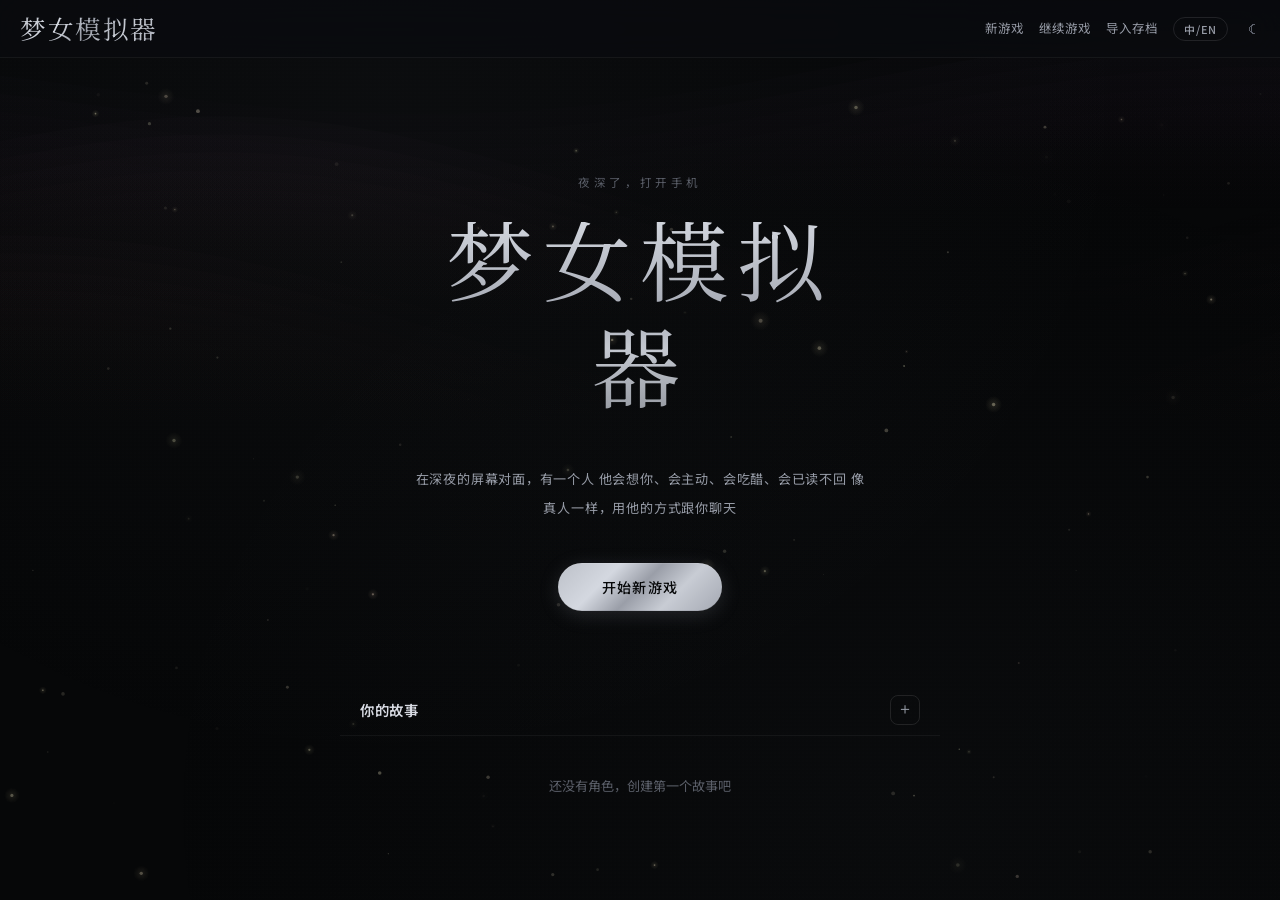
==== commit 4918e6e3: "feat: TTS voice messages using Web Speech API - Per-character voice config (pitch + rate sliders on " ====
--- a/docs/index.html
+++ b/docs/index.html
@@ -177,6 +177,23 @@
         </div>
       </div>
 
+      <div class="create-section">
+        <label>角色音色（TTS 语音）</label>
+        <div style="display:flex;gap:16px;flex-wrap:wrap;">
+          <div style="flex:1;min-width:120px;">
+            <span style="font-size:0.7rem;color:var(--text-dim);">音调 Pitch</span>
+            <input type="range" id="voicePitch" min="0.5" max="2" step="0.05" value="1" style="width:100%;accent-color:var(--accent);">
+            <span style="font-size:0.65rem;color:var(--text-dim);" id="voicePitchLabel">1.0（默认）</span>
+          </div>
+          <div style="flex:1;min-width:120px;">
+            <span style="font-size:0.7rem;color:var(--text-dim);">语速 Rate</span>
+            <input type="range" id="voiceRate" min="0.6" max="1.5" step="0.05" value="0.95" style="width:100%;accent-color:var(--accent);">
+            <span style="font-size:0.65rem;color:var(--text-dim);" id="voiceRateLabel">0.95（正常）</span>
+          </div>
+        </div>
+        <p style="font-size:0.62rem;color:var(--text-dim);margin-top:6px;">男角建议 Pitch 0.8-1.1、女角 1.1-1.5。语速低于 1 更自然。</p>
+      </div>
+
       <button class="btn-start" id="btnConfirmCreate">确认 · 进入游戏</button>
     </div>
   </div>
--- a/docs/style.css
+++ b/docs/style.css
@@ -511,9 +511,12 @@
 /* 语音消息条 */
 .msg-voice {
   display: flex; align-items: center; gap: 6px;
-  padding: 8px 14px; border-radius: 16px;
+  padding: 8px 14px; border-radius: 16px; cursor: pointer;
   background: rgba(20,22,28,0.5); border: 1px solid var(--border-subtle);
-}
+  transition: all 0.2s;
+  user-select: none;
+}
+.msg-voice:hover { background: rgba(30,33,40,0.6); }
 .msg-voice-bars { display: flex; gap: 2px; align-items: flex-end; height: 20px; }
 .voice-bar {
   width: 3px; background: var(--metal-silver); border-radius: 2px;
@@ -528,6 +531,29 @@
 .voice-bar:nth-child(7) { height: 65%; animation-delay: 0.3s; }
 @keyframes voiceAnim { 0%, 100% { transform: scaleY(0.6); } 50% { transform: scaleY(1); } }
 .msg-voice-dur { font-size: 0.68rem; color: var(--text-dim); }
+
+/* 语音播放按钮 */
+.voice-play-btn {
+  width: 28px; height: 28px; display: flex; align-items: center; justify-content: center;
+  background: rgba(255,255,255,0.06); border: 1px solid var(--border-subtle);
+  border-radius: 50%; color: var(--text-secondary); font-size: 0.65rem;
+  cursor: pointer; transition: all 0.2s; flex-shrink: 0;
+}
+.voice-play-btn:hover { background: rgba(255,255,255,0.12); color: var(--text-primary); }
+
+/* 语音播放中 */
+.msg-voice.playing {
+  background: rgba(180,185,195,0.10);
+  border-color: var(--accent);
+  box-shadow: 0 0 12px var(--accent-glow);
+}
+.msg-voice.playing .voice-bar { animation-duration: 0.4s; }
+.msg-voice.playing .voice-play-btn { background: var(--accent); color: var(--bg-deep); }
+
+/* 浅色模式 */
+html[data-theme="light"] .msg-voice { background: rgba(0,0,0,0.02); border-color: rgba(0,0,0,0.06); }
+html[data-theme="light"] .msg-voice:hover { background: rgba(0,0,0,0.04); }
+html[data-theme="light"] .msg-voice.playing { background: rgba(120,120,120,0.06); }
 
 /* 表情包 */
 .msg-sticker { font-size: 2rem; padding: 4px; }
